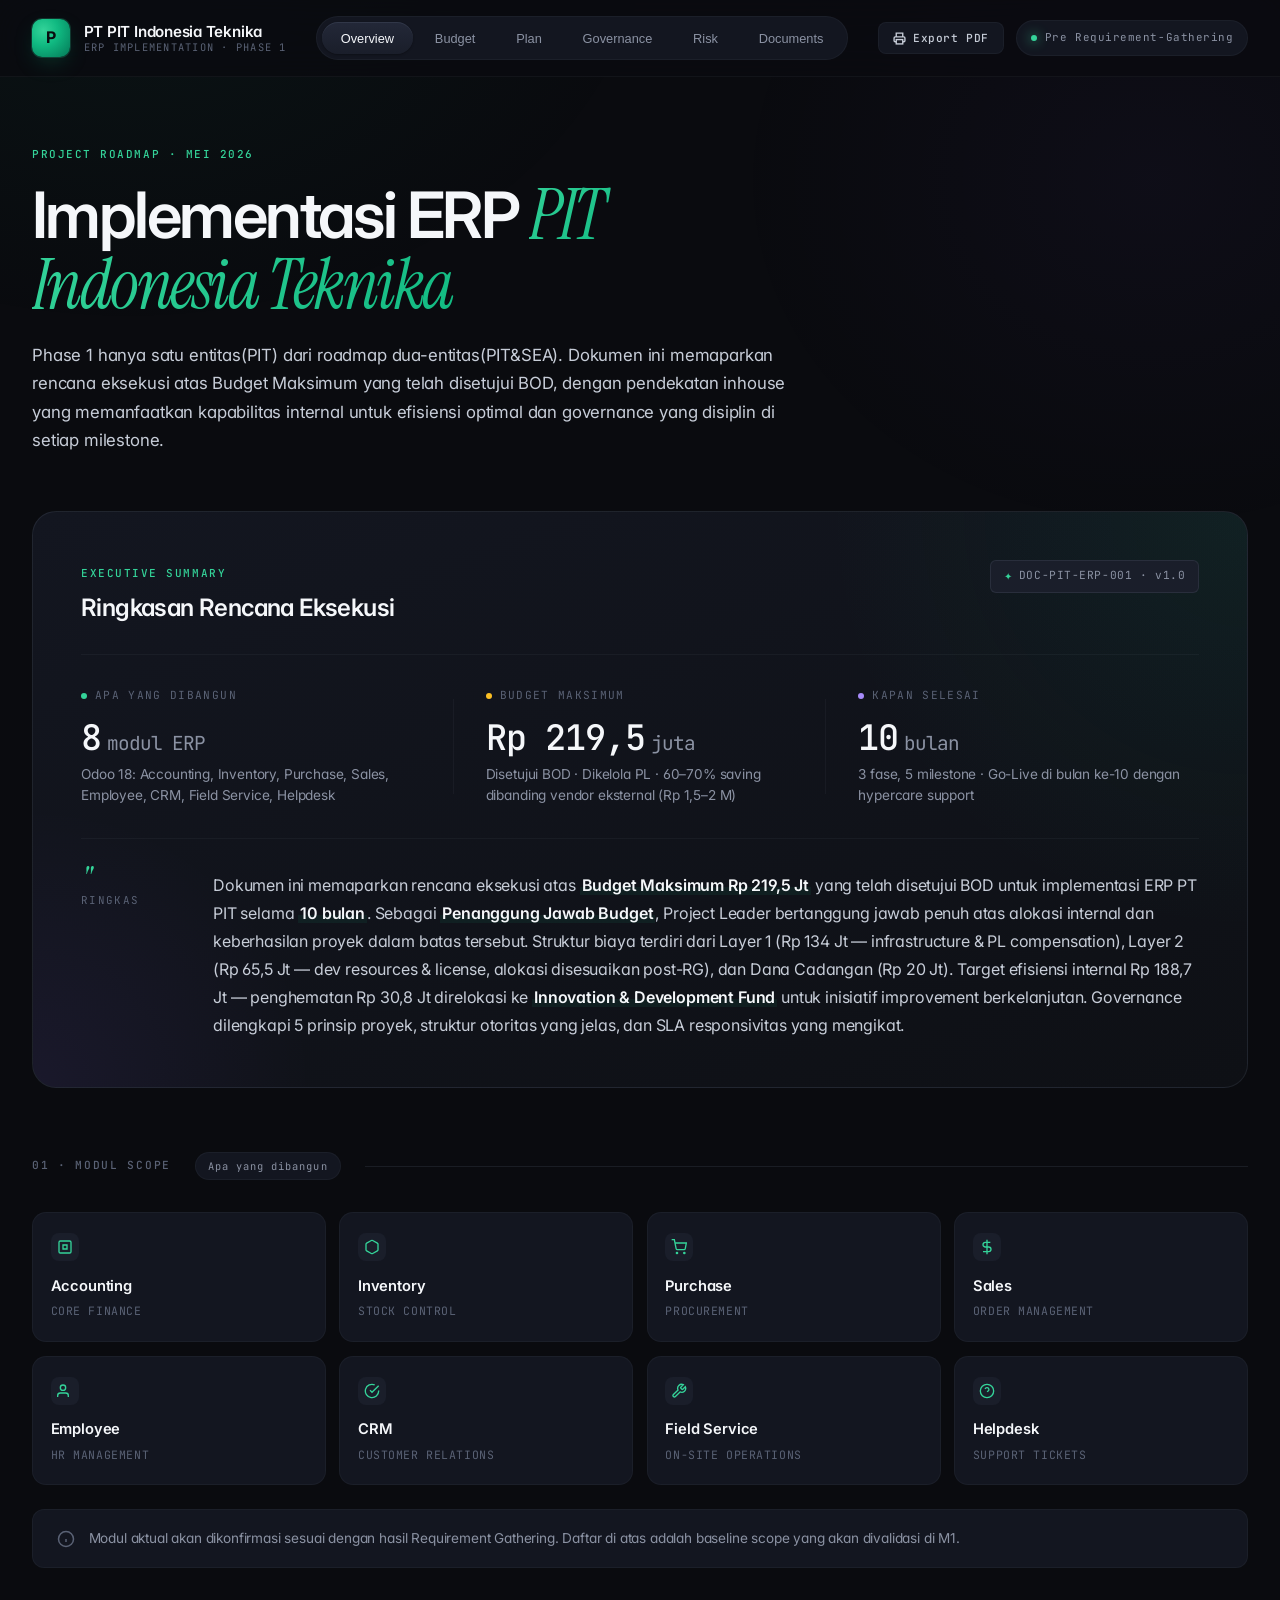
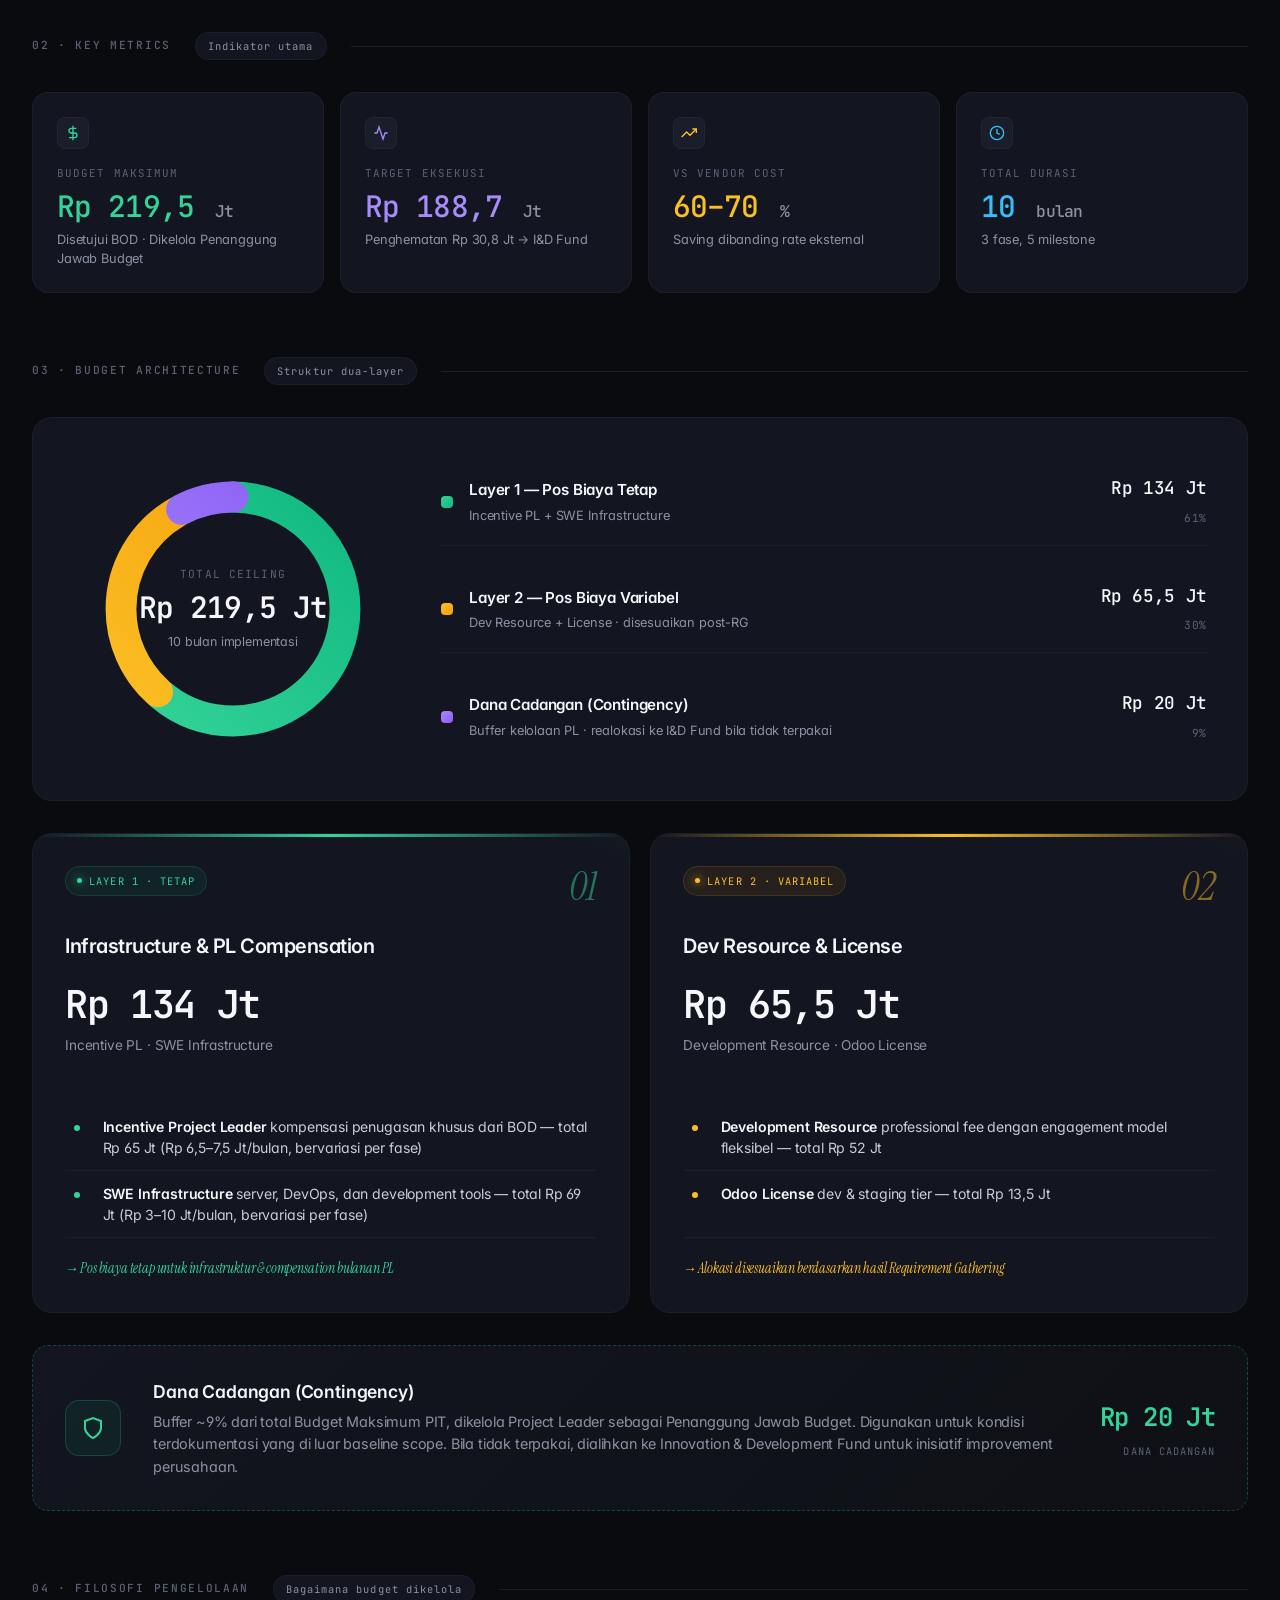
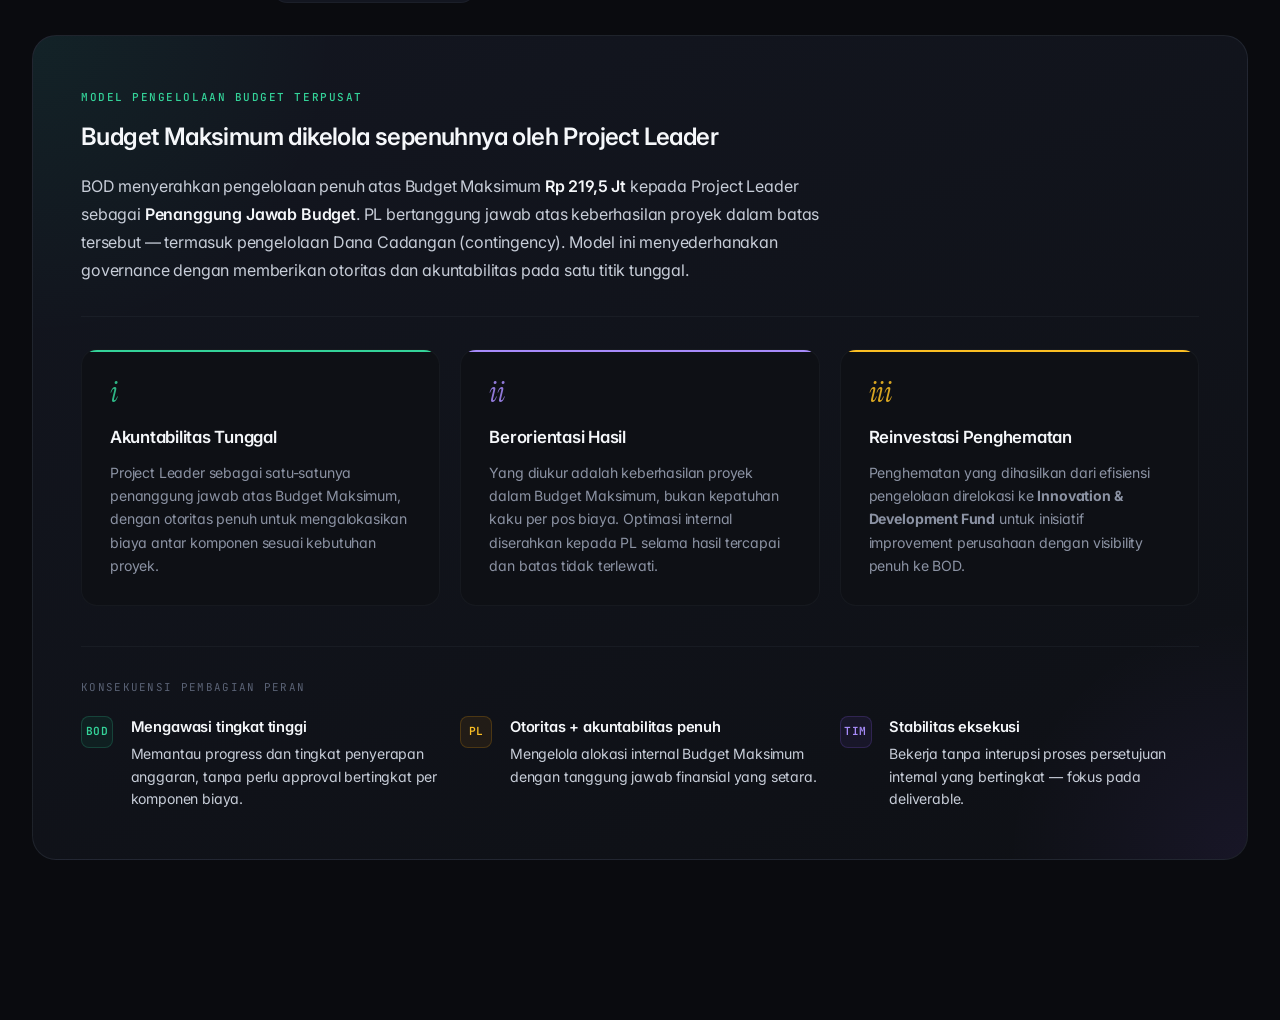
==== index.html @ 035168e1 "Initial deploy: PT PIT ERP dashboard Co-Authored-By: Claude Sonnet 4.6 <noreply@anthropic.com>" ====
<!DOCTYPE html>
<html lang="id">
<head>
<meta charset="UTF-8">
<meta name="viewport" content="width=device-width, initial-scale=1.0">
<title>ERP Implementation — PT PIT Indonesia Teknika</title>
<link rel="stylesheet" href="pit-erp.css">
</head>
<body>
<div class="app">

<!-- ===== HEADER ===== -->
<header>
  <div class="brand">
    <div class="brand-mark">P</div>
    <div class="brand-text">
      <div class="brand-name">PT PIT Indonesia Teknika</div>
      <div class="brand-sub">ERP Implementation · Phase 1</div>
    </div>
  </div>
  <nav>
    <button class="nav-btn active" data-section="overview">Overview</button>
    <button class="nav-btn" data-section="budget">Budget</button>
    <button class="nav-btn" data-section="plan">Plan</button>
    <button class="nav-btn" data-section="governance">Governance</button>
    <button class="nav-btn" data-section="risk">Risk</button>
    <button class="nav-btn" data-section="docs">Documents</button>
  </nav>
  <div class="header-meta">
    <button class="print-btn" onclick="window.print()">
      <svg width="13" height="13" viewBox="0 0 24 24" fill="none" stroke="currentColor" stroke-width="2.5"><polyline points="6 9 6 2 18 2 18 9"></polyline><path d="M6 18H4a2 2 0 0 1-2-2v-5a2 2 0 0 1 2-2h16a2 2 0 0 1 2 2v5a2 2 0 0 1-2 2h-2"></path><rect x="6" y="14" width="12" height="8"></rect></svg>
      Export PDF
    </button>
    <div class="status-pill">
      <div class="status-dot"></div>
      Pre Requirement-Gathering
    </div>
  </div>
</header>

<div class="mobile-nav">
  <button class="nav-btn active" data-section="overview">Overview</button>
  <button class="nav-btn" data-section="budget">Budget</button>
  <button class="nav-btn" data-section="plan">Plan</button>
  <button class="nav-btn" data-section="governance">Governance</button>
  <button class="nav-btn" data-section="risk">Risk</button>
  <button class="nav-btn" data-section="docs">Documents</button>
</div>

<!-- ===== OVERVIEW ===== -->
<section id="overview" class="section active">
  <div class="container">
    <div class="section-header">
      <span class="eyebrow primary">Project Roadmap · Mei 2026</span>
      <h1 class="display-xl">Implementasi ERP <span class="italic-accent">PIT Indonesia Teknika</span></h1>
      <p class="lead">Phase 1 hanya satu entitas(PIT) dari roadmap dua-entitas(PIT&SEA). Dokumen ini memaparkan rencana eksekusi atas Budget Maksimum yang telah disetujui BOD, dengan pendekatan inhouse yang memanfaatkan kapabilitas internal untuk efisiensi optimal dan governance yang disiplin di setiap milestone.</p>
    </div>

    <!-- Executive Summary -->
    <div class="exec-hero">
      <div class="exec-hero-top">
        <div class="exec-hero-title">
          <span class="eyebrow primary">Executive Summary</span>
          <h2 class="title-lg" style="margin-top:0.6rem">Ringkasan Rencana Eksekusi</h2>
        </div>
        <div class="exec-doc-id">DOC-PIT-ERP-001 · v1.0</div>
      </div>

      <div class="exec-stats">
        <div class="exec-stat">
          <div class="exec-stat-label"><span class="marker"></span>Apa yang dibangun</div>
          <div class="exec-stat-value">8<span class="unit">modul ERP</span></div>
          <div class="exec-stat-desc">Odoo 18: Accounting, Inventory, Purchase, Sales, Employee, CRM, Field Service, Helpdesk</div>
        </div>
        <div class="exec-stat">
          <div class="exec-stat-label amber"><span class="marker"></span>Budget Maksimum</div>
          <div class="exec-stat-value">Rp 219,5<span class="unit">juta</span></div>
          <div class="exec-stat-desc">Disetujui BOD · Dikelola PL · 60–70% saving dibanding vendor eksternal (Rp 1,5–2 M)</div>
        </div>
        <div class="exec-stat">
          <div class="exec-stat-label violet"><span class="marker"></span>Kapan selesai</div>
          <div class="exec-stat-value">10<span class="unit">bulan</span></div>
          <div class="exec-stat-desc">3 fase, 5 milestone · Go-Live di bulan ke-10 dengan hypercare support</div>
        </div>
      </div>

      <div class="exec-tldr">
        <div class="exec-tldr-label">
          <span class="quote">"</span>
          <span>Ringkas</span>
        </div>
        <div class="exec-tldr-text">
          Dokumen ini memaparkan rencana eksekusi atas <strong>Budget Maksimum Rp 219,5 Jt</strong> yang telah disetujui BOD untuk implementasi ERP PT PIT selama <strong>10 bulan</strong>. Sebagai <strong>Penanggung Jawab Budget</strong>, Project Leader bertanggung jawab penuh atas alokasi internal dan keberhasilan proyek dalam batas tersebut. Struktur biaya terdiri dari Layer 1 (Rp 134 Jt — infrastructure &amp; PL compensation), Layer 2 (Rp 65,5 Jt — dev resources &amp; license, alokasi disesuaikan post-RG), dan Dana Cadangan (Rp 20 Jt). Target efisiensi internal Rp 188,7 Jt — penghematan Rp 30,8 Jt direlokasi ke <strong>Innovation &amp; Development Fund</strong> untuk inisiatif improvement berkelanjutan. Governance dilengkapi 5 prinsip proyek, struktur otoritas yang jelas, dan SLA responsivitas yang mengikat.
        </div>
      </div>
    </div>

    <!-- Module Scope -->
    <div class="section-divider">
      <span class="label">01 · Modul Scope</span>
      <span class="badge">Apa yang dibangun</span>
      <div class="line"></div>
    </div>

    <div class="modules-section">
      <div class="module-grid">
        <div class="module-card">
          <div class="module-icon">
            <svg width="16" height="16" viewBox="0 0 24 24" fill="none" stroke="currentColor" stroke-width="2"><rect x="3" y="3" width="18" height="18" rx="2"/><path d="M9 9h6v6H9z"/></svg>
          </div>
          <div class="module-name">Accounting</div>
          <div class="module-desc">Core finance</div>
        </div>
        <div class="module-card">
          <div class="module-icon">
            <svg width="16" height="16" viewBox="0 0 24 24" fill="none" stroke="currentColor" stroke-width="2"><path d="M21 16V8a2 2 0 0 0-1-1.73l-7-4a2 2 0 0 0-2 0l-7 4A2 2 0 0 0 3 8v8a2 2 0 0 0 1 1.73l7 4a2 2 0 0 0 2 0l7-4A2 2 0 0 0 21 16z"/></svg>
          </div>
          <div class="module-name">Inventory</div>
          <div class="module-desc">Stock control</div>
        </div>
        <div class="module-card">
          <div class="module-icon">
            <svg width="16" height="16" viewBox="0 0 24 24" fill="none" stroke="currentColor" stroke-width="2"><circle cx="9" cy="21" r="1"/><circle cx="20" cy="21" r="1"/><path d="M1 1h4l2.68 13.39a2 2 0 0 0 2 1.61h9.72a2 2 0 0 0 2-1.61L23 6H6"/></svg>
          </div>
          <div class="module-name">Purchase</div>
          <div class="module-desc">Procurement</div>
        </div>
        <div class="module-card">
          <div class="module-icon">
            <svg width="16" height="16" viewBox="0 0 24 24" fill="none" stroke="currentColor" stroke-width="2"><line x1="12" y1="1" x2="12" y2="23"/><path d="M17 5H9.5a3.5 3.5 0 0 0 0 7h5a3.5 3.5 0 0 1 0 7H6"/></svg>
          </div>
          <div class="module-name">Sales</div>
          <div class="module-desc">Order management</div>
        </div>
        <div class="module-card">
          <div class="module-icon">
            <svg width="16" height="16" viewBox="0 0 24 24" fill="none" stroke="currentColor" stroke-width="2"><path d="M17 21v-2a4 4 0 0 0-4-4H5a4 4 0 0 0-4 4v2"/><circle cx="9" cy="7" r="4"/></svg>
          </div>
          <div class="module-name">Employee</div>
          <div class="module-desc">HR management</div>
        </div>
        <div class="module-card">
          <div class="module-icon">
            <svg width="16" height="16" viewBox="0 0 24 24" fill="none" stroke="currentColor" stroke-width="2"><path d="M22 11.08V12a10 10 0 1 1-5.93-9.14"/><polyline points="22 4 12 14.01 9 11.01"/></svg>
          </div>
          <div class="module-name">CRM</div>
          <div class="module-desc">Customer relations</div>
        </div>
        <div class="module-card">
          <div class="module-icon">
            <svg width="16" height="16" viewBox="0 0 24 24" fill="none" stroke="currentColor" stroke-width="2"><path d="M14.7 6.3a1 1 0 0 0 0 1.4l1.6 1.6a1 1 0 0 0 1.4 0l3.77-3.77a6 6 0 0 1-7.94 7.94l-6.91 6.91a2.12 2.12 0 0 1-3-3l6.91-6.91a6 6 0 0 1 7.94-7.94l-3.76 3.76z"/></svg>
          </div>
          <div class="module-name">Field Service</div>
          <div class="module-desc">On-site operations</div>
        </div>
        <div class="module-card">
          <div class="module-icon">
            <svg width="16" height="16" viewBox="0 0 24 24" fill="none" stroke="currentColor" stroke-width="2"><circle cx="12" cy="12" r="10"/><path d="M9.09 9a3 3 0 0 1 5.83 1c0 2-3 3-3 3"/><line x1="12" y1="17" x2="12.01" y2="17"/></svg>
          </div>
          <div class="module-name">Helpdesk</div>
          <div class="module-desc">Support tickets</div>
        </div>
      </div>

      <div class="modules-note">
        <svg width="18" height="18" viewBox="0 0 24 24" fill="none" stroke="currentColor" stroke-width="2"><circle cx="12" cy="12" r="10"/><line x1="12" y1="16" x2="12" y2="12"/><line x1="12" y1="8" x2="12.01" y2="8"/></svg>
        <div>Modul aktual akan dikonfirmasi sesuai dengan hasil Requirement Gathering. Daftar di atas adalah baseline scope yang akan divalidasi di M1.</div>
      </div>
    </div>

    <!-- KPI Cards -->
    <div class="section-divider">
      <span class="label">02 · Key Metrics</span>
      <span class="badge">Indikator utama</span>
      <div class="line"></div>
    </div>

    <div class="kpi-grid">
      <div class="kpi">
        <div class="kpi-icon">
          <svg width="16" height="16" viewBox="0 0 24 24" fill="none" stroke="currentColor" stroke-width="2"><line x1="12" y1="1" x2="12" y2="23"/><path d="M17 5H9.5a3.5 3.5 0 0 0 0 7h5a3.5 3.5 0 0 1 0 7H6"/></svg>
        </div>
        <div class="kpi-label">Budget Maksimum</div>
        <div class="kpi-value">Rp 219,5 <span class="unit">Jt</span></div>
        <div class="kpi-sub">Disetujui BOD · Dikelola Penanggung Jawab Budget</div>
      </div>
      <div class="kpi violet">
        <div class="kpi-icon">
          <svg width="16" height="16" viewBox="0 0 24 24" fill="none" stroke="currentColor" stroke-width="2"><polyline points="22 12 18 12 15 21 9 3 6 12 2 12"/></svg>
        </div>
        <div class="kpi-label">Target Eksekusi</div>
        <div class="kpi-value">Rp 188,7 <span class="unit">Jt</span></div>
        <div class="kpi-sub">Penghematan Rp 30,8 Jt → I&amp;D Fund</div>
      </div>
      <div class="kpi amber">
        <div class="kpi-icon">
          <svg width="16" height="16" viewBox="0 0 24 24" fill="none" stroke="currentColor" stroke-width="2"><polyline points="23 6 13.5 15.5 8.5 10.5 1 18"/><polyline points="17 6 23 6 23 12"/></svg>
        </div>
        <div class="kpi-label">vs Vendor Cost</div>
        <div class="kpi-value">60–70 <span class="unit">%</span></div>
        <div class="kpi-sub">Saving dibanding rate eksternal</div>
      </div>
      <div class="kpi sky">
        <div class="kpi-icon">
          <svg width="16" height="16" viewBox="0 0 24 24" fill="none" stroke="currentColor" stroke-width="2"><circle cx="12" cy="12" r="10"/><polyline points="12 6 12 12 16 14"/></svg>
        </div>
        <div class="kpi-label">Total Durasi</div>
        <div class="kpi-value">10 <span class="unit">bulan</span></div>
        <div class="kpi-sub">3 fase, 5 milestone</div>
      </div>
    </div>

    <!-- Budget Architecture -->
    <div class="section-divider">
      <span class="label">03 · Budget Architecture</span>
      <span class="badge">Struktur dua-layer</span>
      <div class="line"></div>
    </div>

    <!-- Budget Donut Visualization -->
    <div class="budget-viz">
      <div class="donut-wrap">
        <svg viewBox="0 0 200 200" width="280" height="280">
          <!-- Background ring -->
          <circle cx="100" cy="100" r="80" fill="none" stroke="rgba(148, 163, 184, 0.06)" stroke-width="22"/>
          
          <!-- Layer 1 (134/219.5 = 61.05%) -->
          <circle cx="100" cy="100" r="80" fill="none" 
            stroke="url(#grad-primary)" stroke-width="22"
            stroke-dasharray="306.84 502.65" stroke-dashoffset="0"
            transform="rotate(-90 100 100)" stroke-linecap="round"/>
          
          <!-- Layer 2 (65.5/219.5 = 29.84%) - dashoffset = -307 -->
          <circle cx="100" cy="100" r="80" fill="none"
            stroke="url(#grad-amber)" stroke-width="22"
            stroke-dasharray="150.0 502.65" stroke-dashoffset="-310"
            transform="rotate(-90 100 100)" stroke-linecap="round"/>
          
          <!-- Contingency (20/219.5 = 9.11%) - dashoffset = -464 -->
          <circle cx="100" cy="100" r="80" fill="none"
            stroke="url(#grad-violet)" stroke-width="22"
            stroke-dasharray="45.83 502.65" stroke-dashoffset="-464"
            transform="rotate(-90 100 100)" stroke-linecap="round"/>

          <defs>
            <linearGradient id="grad-primary" x1="0" x2="1" y1="0" y2="1">
              <stop offset="0%" stop-color="#34D399"/>
              <stop offset="100%" stop-color="#10B981"/>
            </linearGradient>
            <linearGradient id="grad-amber" x1="0" x2="1" y1="0" y2="1">
              <stop offset="0%" stop-color="#FBBF24"/>
              <stop offset="100%" stop-color="#F59E0B"/>
            </linearGradient>
            <linearGradient id="grad-violet" x1="0" x2="1" y1="0" y2="1">
              <stop offset="0%" stop-color="#A78BFA"/>
              <stop offset="100%" stop-color="#8B5CF6"/>
            </linearGradient>
          </defs>
        </svg>
        <div class="donut-center">
          <div class="donut-center-label">Total Ceiling</div>
          <div class="donut-center-value">Rp 219,5 Jt</div>
          <div class="donut-center-meta">10 bulan implementasi</div>
        </div>
      </div>

      <div class="budget-legend">
        <div class="legend-item">
          <div class="legend-marker" style="background:linear-gradient(135deg, #34D399, #10B981)"></div>
          <div class="legend-info">
            <div class="legend-name">Layer 1 — Pos Biaya Tetap</div>
            <div class="legend-desc">Incentive PL + SWE Infrastructure</div>
          </div>
          <div class="legend-value">
            <span class="num">Rp 134 Jt</span>
            <span class="pct">61%</span>
          </div>
        </div>
        <div class="legend-item">
          <div class="legend-marker" style="background:linear-gradient(135deg, #FBBF24, #F59E0B)"></div>
          <div class="legend-info">
            <div class="legend-name">Layer 2 — Pos Biaya Variabel</div>
            <div class="legend-desc">Dev Resource + License · disesuaikan post-RG</div>
          </div>
          <div class="legend-value">
            <span class="num">Rp 65,5 Jt</span>
            <span class="pct">30%</span>
          </div>
        </div>
        <div class="legend-item">
          <div class="legend-marker" style="background:linear-gradient(135deg, #A78BFA, #8B5CF6)"></div>
          <div class="legend-info">
            <div class="legend-name">Dana Cadangan (Contingency)</div>
            <div class="legend-desc">Buffer kelolaan PL · realokasi ke I&amp;D Fund bila tidak terpakai</div>
          </div>
          <div class="legend-value">
            <span class="num">Rp 20 Jt</span>
            <span class="pct">9%</span>
          </div>
        </div>
      </div>
    </div>

    <!-- Layer Detail Cards -->
    <div class="layer-grid">
      <div class="layer-card">
        <div class="layer-glow"></div>
        <div class="layer-head">
          <div>
            <div class="layer-status"><span class="dot"></span>Layer 1 · Tetap</div>
          </div>
          <div class="layer-num">01</div>
        </div>
        <div class="layer-title">Infrastructure &amp; PL Compensation</div>
        <div class="layer-amount">Rp 134 Jt</div>
        <div class="layer-breakdown">Incentive PL · SWE Infrastructure</div>
        
        <div class="layer-list">
          <div class="layer-list-item">
            <span><strong>Incentive Project Leader</strong> kompensasi penugasan khusus dari BOD — total Rp 65 Jt (Rp 6,5–7,5 Jt/bulan, bervariasi per fase)</span>
          </div>
          <div class="layer-list-item">
            <span><strong>SWE Infrastructure</strong> server, DevOps, dan development tools — total Rp 69 Jt (Rp 3–10 Jt/bulan, bervariasi per fase)</span>
          </div>
        </div>

        <div class="layer-foot">
          → Pos biaya tetap untuk infrastruktur &amp; compensation bulanan PL
        </div>
      </div>

      <div class="layer-card amber">
        <div class="layer-glow"></div>
        <div class="layer-head">
          <div>
            <div class="layer-status"><span class="dot"></span>Layer 2 · Variabel</div>
          </div>
          <div class="layer-num">02</div>
        </div>
        <div class="layer-title">Dev Resource &amp; License</div>
        <div class="layer-amount">Rp 65,5 Jt</div>
        <div class="layer-breakdown">Development Resource · Odoo License</div>

        <div class="layer-list">
          <div class="layer-list-item">
            <span><strong>Development Resource</strong> professional fee dengan engagement model fleksibel — total Rp 52 Jt</span>
          </div>
          <div class="layer-list-item">
            <span><strong>Odoo License</strong> dev &amp; staging tier — total Rp 13,5 Jt</span>
          </div>
        </div>
        
        <div class="layer-foot">
          → Alokasi disesuaikan berdasarkan hasil Requirement Gathering
        </div>
      </div>
    </div>

    <div class="contingency-card">
      <div class="contingency-icon">
        <svg width="24" height="24" viewBox="0 0 24 24" fill="none" stroke="currentColor" stroke-width="2"><path d="M12 22s8-4 8-10V5l-8-3-8 3v7c0 6 8 10 8 10z"/></svg>
      </div>
      <div class="contingency-content">
        <h3>Dana Cadangan (Contingency)</h3>
        <p>Buffer ~9% dari total Budget Maksimum PIT, dikelola Project Leader sebagai Penanggung Jawab Budget. Digunakan untuk kondisi terdokumentasi yang di luar baseline scope. Bila tidak terpakai, dialihkan ke Innovation &amp; Development Fund untuk inisiatif improvement perusahaan.</p>
      </div>
      <div class="contingency-amount">
        <div class="num">Rp 20 Jt</div>
        <div class="label">Dana Cadangan</div>
      </div>
    </div>

    <!-- Filosofi Pengelolaan Budget -->
    <div class="section-divider">
      <span class="label">04 · Filosofi Pengelolaan</span>
      <span class="badge">Bagaimana budget dikelola</span>
      <div class="line"></div>
    </div>

    <div class="philosophy">
      <div class="philosophy-head">
        <span class="eyebrow primary">Model Pengelolaan Budget Terpusat</span>
        <h2 class="philosophy-title">Budget Maksimum dikelola sepenuhnya oleh Project Leader</h2>
        <p class="philosophy-intro">
          BOD menyerahkan pengelolaan penuh atas Budget Maksimum <strong>Rp 219,5 Jt</strong> kepada Project Leader sebagai <strong>Penanggung Jawab Budget</strong>. PL bertanggung jawab atas keberhasilan proyek dalam batas tersebut — termasuk pengelolaan Dana Cadangan (contingency). Model ini menyederhanakan governance dengan memberikan otoritas dan akuntabilitas pada satu titik tunggal.
        </p>
      </div>

      <div class="philosophy-principles">
        <div class="phil-principle">
          <div class="phil-num">i</div>
          <div class="phil-name">Akuntabilitas Tunggal</div>
          <div class="phil-desc">Project Leader sebagai satu-satunya penanggung jawab atas Budget Maksimum, dengan otoritas penuh untuk mengalokasikan biaya antar komponen sesuai kebutuhan proyek.</div>
        </div>
        <div class="phil-principle violet">
          <div class="phil-num">ii</div>
          <div class="phil-name">Berorientasi Hasil</div>
          <div class="phil-desc">Yang diukur adalah keberhasilan proyek dalam Budget Maksimum, bukan kepatuhan kaku per pos biaya. Optimasi internal diserahkan kepada PL selama hasil tercapai dan batas tidak terlewati.</div>
        </div>
        <div class="phil-principle amber">
          <div class="phil-num">iii</div>
          <div class="phil-name">Reinvestasi Penghematan</div>
          <div class="phil-desc">Penghematan yang dihasilkan dari efisiensi pengelolaan direlokasi ke <strong>Innovation &amp; Development Fund</strong> untuk inisiatif improvement perusahaan dengan visibility penuh ke BOD.</div>
        </div>
      </div>

      <div class="phil-consequences">
        <div class="phil-consequences-label">Konsekuensi Pembagian Peran</div>
        <div class="phil-role-grid">
          <div class="phil-role">
            <div class="phil-role-icon">BOD</div>
            <div class="phil-role-text">
              <strong>Mengawasi tingkat tinggi</strong>
              Memantau progress dan tingkat penyerapan anggaran, tanpa perlu approval bertingkat per komponen biaya.
            </div>
          </div>
          <div class="phil-role">
            <div class="phil-role-icon amber">PL</div>
            <div class="phil-role-text">
              <strong>Otoritas + akuntabilitas penuh</strong>
              Mengelola alokasi internal Budget Maksimum dengan tanggung jawab finansial yang setara.
            </div>
          </div>
          <div class="phil-role">
            <div class="phil-role-icon violet">TIM</div>
            <div class="phil-role-text">
              <strong>Stabilitas eksekusi</strong>
              Bekerja tanpa interupsi proses persetujuan internal yang bertingkat — fokus pada deliverable.
            </div>
          </div>
        </div>
      </div>
    </div>
  </div>
</section>

<!-- ===== BUDGET ===== -->
<section id="budget" class="section">
  <div class="container">
    <div class="section-header">
      <span class="eyebrow amber">Budget Maksimum · PT PIT</span>
      <h1 class="display-xl">Rincian budget dengan <span class="italic-accent">skenario interaktif</span>.</h1>
      <p class="lead">Switch antara Budget Maksimum dan Target Eksekusi untuk melihat dampak efisiensi internal. Budget Maksimum sudah disetujui BOD — Target Eksekusi adalah inisiatif efisiensi Project Leader yang penghematannya direlokasi ke Innovation &amp; Development Fund.</p>
    </div>

    <!-- Interactive Calculator -->
    <div class="calculator">
      <div class="calc-head">
        <div>
          <span class="eyebrow primary">Interactive Scenario</span>
          <div class="calc-title" style="margin-top:0.5rem">Pilih skenario budget</div>
        </div>
        <div class="calc-toggle" id="scenarioToggle">
          <button class="active" data-scenario="proposed">Budget Maksimum</button>
          <button data-scenario="expected">Target Eksekusi ★</button>
        </div>
      </div>

      <div class="calc-grid">
        <div class="calc-card">
          <div class="calc-card-label"><span class="marker"></span>Layer 1 — Tetap</div>
          <div class="calc-card-value" id="calcLayer1">Rp 134.000.000</div>
          <div class="calc-card-sub" id="calcLayer1Sub">Infrastructure &amp; PL Compensation · rata-rata Rp 13,4 Jt/bln</div>
        </div>
        <div class="calc-card amber">
          <div class="calc-card-label"><span class="marker"></span>Layer 2 — Variabel</div>
          <div class="calc-card-value" id="calcLayer2" style="color:var(--amber-hi)">Rp 65.500.000</div>
          <div class="calc-card-sub">Dev Resource &amp; License · alokasi disesuaikan post-RG</div>
        </div>
      </div>

      <div class="calc-equation">
        <div class="calc-eq-item primary">
          <div class="calc-eq-label">Layer 1+2</div>
          <div class="calc-eq-value" id="calcSubtotal">199,5 Jt</div>
        </div>
        <div class="calc-eq-op">+</div>
        <div class="calc-eq-item amber">
          <div class="calc-eq-label">Dana Cadangan</div>
          <div class="calc-eq-value" id="calcContingency">20 Jt</div>
        </div>
        <div class="calc-eq-op">=</div>
        <div class="calc-eq-item total">
          <div class="calc-eq-label">Total</div>
          <div class="calc-eq-value" id="calcTotal">219,5 Jt</div>
        </div>
      </div>

      <div class="calc-note">
        ★ Target Eksekusi adalah inisiatif efisiensi Project Leader - bukan komitmen formal. Selisih dengan Budget Maksimum akan dialokasi sebagai Innovation &amp; Development Fund.
      </div>
    </div>

    <!-- Component Breakdown Table -->
    <div class="section-divider">
      <span class="label">Breakdown Komponen Biaya</span>
      <div class="line"></div>
    </div>

    <div class="breakdown">
      <div class="breakdown-head">
        <div>Komponen</div>
        <div style="text-align:right" class="col-bln">Bulanan</div>
        <div style="text-align:right">Durasi</div>
        <div style="text-align:right">Total</div>
      </div>

      <div class="breakdown-row section-head">
        <div class="bd-name strong section-name">Layer 1 — Pos Biaya Tetap</div>
        <div class="bd-num col-bln">—</div>
        <div class="bd-num">10 bulan</div>
        <div class="bd-num lg" style="color:var(--primary-hi)">134.000.000</div>
      </div>
      <div class="breakdown-row">
        <div>
          <div class="bd-name">Incentive Project Leader</div>
          <div class="bd-meta">Kompensasi penugasan khusus · variabel per fase (Rp 6,5–7,5 Jt/bln)</div>
        </div>
        <div class="bd-num col-bln">variabel</div>
        <div class="bd-num">10 bln</div>
        <div class="bd-num">65.000.000</div>
      </div>
      <div class="breakdown-row">
        <div>
          <div class="bd-name">SWE Infrastructure</div>
          <div class="bd-meta">Server, DevOps, development tools · variabel per fase (Rp 3–10 Jt/bln)</div>
        </div>
        <div class="bd-num col-bln">variabel</div>
        <div class="bd-num">10 bln</div>
        <div class="bd-num">69.000.000</div>
      </div>

      <div class="breakdown-row section-head amber">
        <div class="bd-name strong section-name amber">Layer 2 — Pos Biaya Variabel</div>
        <div class="bd-num col-bln">—</div>
        <div class="bd-num">M1–M10</div>
        <div class="bd-num lg" style="color:var(--amber-hi)">65.500.000</div>
      </div>
      <div class="breakdown-row">
        <div>
          <div class="bd-name">Development Resource</div>
          <div class="bd-meta">Professional fee · engagement model fleksibel · M1–M10</div>
        </div>
        <div class="bd-num col-bln">variabel</div>
        <div class="bd-num">10 bln</div>
        <div class="bd-num">52.000.000</div>
      </div>
      <div class="breakdown-row">
        <div>
          <div class="bd-name">Odoo License</div>
          <div class="bd-meta">Dev &amp; staging tier · M2–M10</div>
        </div>
        <div class="bd-num col-bln">—</div>
        <div class="bd-num">bertahap</div>
        <div class="bd-num">13.500.000</div>
      </div>

      <div class="breakdown-row subtotal">
        <div class="bd-name strong">Subtotal Layer 1 + Layer 2</div>
        <div class="bd-num col-bln">—</div>
        <div class="bd-num">—</div>
        <div class="bd-num lg">199.500.000</div>
      </div>

      <div class="breakdown-row" style="background:rgba(139, 92, 246, 0.04)">
        <div>
          <div class="bd-name strong" style="color:var(--violet-hi)">Dana Cadangan (Contingency)</div>
          <div class="bd-meta">~9% buffer · realokasi ke I&amp;D Fund bila tidak terpakai</div>
        </div>
        <div class="bd-num col-bln">—</div>
        <div class="bd-num">—</div>
        <div class="bd-num" style="color:var(--violet-hi)">20.000.000</div>
      </div>

      <div class="breakdown-row total">
        <div class="bd-name strong" style="font-size:1.1rem">Total Budget Maksimum PT PIT</div>
        <div class="bd-num col-bln">—</div>
        <div class="bd-num">10 bulan</div>
        <div class="bd-num lg" style="color:var(--primary-hi);font-size:1.2rem">219.500.000</div>
      </div>
    </div>

    <!-- Monthly Chart -->
    <div class="chart-card">
      <div class="chart-head">
        <div>
          <span class="eyebrow primary">Monthly Distribution</span>
          <div class="chart-title" style="margin-top:0.4rem">Distribusi budget bulanan</div>
        </div>
        <div class="chart-meta" id="chartScenarioLabel">Budget Maksimum · Rp Juta per bulan</div>
      </div>

      <div class="bars-container">
        <div class="bars-axis">
          <div class="axis-line"><span>30</span><span class="line"></span></div>
          <div class="axis-line"><span>20</span><span class="line"></span></div>
          <div class="axis-line"><span>10</span><span class="line"></span></div>
          <div class="axis-line"><span>0</span><span class="line"></span></div>
        </div>
        <div class="bars" id="budgetBars"></div>
      </div>

      <div class="chart-legend">
        <div class="legend-pill"><span class="dot primary"></span>Phase 1 — Requirement (M1–M3)</div>
        <div class="legend-pill"><span class="dot amber"></span>Phase 2 — Development (M4–M7)</div>
        <div class="legend-pill"><span class="dot violet"></span>Phase 3 — Go-Live (M8–M10)</div>
      </div>
    </div>
  </div>
</section>

<!-- ===== PLAN ===== -->
<section id="plan" class="section">
  <div class="container">
    <div class="section-header">
      <span class="eyebrow violet">Implementation Plan · 10 Bulan</span>
      <h1 class="display-xl">Rencana implementasi <span class="italic-accent">tiga fase, lima milestone</span>.</h1>
      <p class="lead">Klik setiap milestone untuk melihat detail aktivitas dan deliverable. Sequential — Phase 1 selesai sebelum Phase 2, dan seterusnya. Setiap milestone memiliki acceptance criteria objektif.</p>
    </div>

    <!-- Gantt Timeline -->
    <div class="gantt">
      <div class="gantt-head">
        <div>
          <span class="eyebrow primary">Timeline Overview</span>
          <div class="gantt-title" style="margin-top:0.4rem">Roadmap 10 bulan dalam satu pandangan</div>
        </div>
        <div class="chart-meta">M1 → M5 · 5 milestone, 3 fase</div>
      </div>

      <div class="gantt-grid">
        <div class="gantt-months">
          <div></div>
          <div class="gantt-month">B1</div>
          <div class="gantt-month">B2</div>
          <div class="gantt-month">B3</div>
          <div class="gantt-month">B4</div>
          <div class="gantt-month">B5</div>
          <div class="gantt-month">B6</div>
          <div class="gantt-month">B7</div>
          <div class="gantt-month">B8</div>
          <div class="gantt-month">B9</div>
          <div class="gantt-month">B10</div>
        </div>

        <div class="gantt-phase-band">
          <div></div>
          <div class="gantt-phase p1" style="grid-column: span 3">Phase 1 · Foundation</div>
          <div class="gantt-phase p2" style="grid-column: span 4">Phase 2 · Build</div>
          <div class="gantt-phase p3" style="grid-column: span 3">Phase 3 · Launch</div>
        </div>

        <div class="gantt-row">
          <div class="gantt-label-cell">
            <div class="gantt-label">M1 · Requirement Gathering</div>
            <div class="gantt-sublabel">RG &amp; Design</div>
          </div>
          <div class="gantt-bar primary" style="grid-column: span 2" title="Bulan 1-2">M1</div>
          <div class="gantt-empty" style="grid-column: span 8"></div>
        </div>

        <div class="gantt-row">
          <div class="gantt-label-cell">
            <div class="gantt-label">M2 · Budget Revision</div>
            <div class="gantt-sublabel">Resource Planning</div>
          </div>
          <div class="gantt-empty" style="grid-column: span 2"></div>
          <div class="gantt-bar sky" style="grid-column: span 1" title="Bulan 3">M2</div>
          <div class="gantt-empty" style="grid-column: span 7"></div>
        </div>

        <div class="gantt-row">
          <div class="gantt-label-cell">
            <div class="gantt-label">M3 · Development</div>
            <div class="gantt-sublabel">Config &amp; Build</div>
          </div>
          <div class="gantt-empty" style="grid-column: span 3"></div>
          <div class="gantt-bar amber" style="grid-column: span 4" title="Bulan 4-7">M3 · Development &amp; Konfigurasi</div>
          <div class="gantt-empty" style="grid-column: span 3"></div>
        </div>

        <div class="gantt-row">
          <div class="gantt-label-cell">
            <div class="gantt-label">M4 · UAT &amp; Training</div>
            <div class="gantt-sublabel">User Acceptance</div>
          </div>
          <div class="gantt-empty" style="grid-column: span 7"></div>
          <div class="gantt-bar violet" style="grid-column: span 2" title="Bulan 8-9">M4</div>
          <div class="gantt-empty" style="grid-column: span 1"></div>
        </div>

        <div class="gantt-row">
          <div class="gantt-label-cell">
            <div class="gantt-label">M5 · Go-Live &amp; Hypercare</div>
            <div class="gantt-sublabel">Launch</div>
          </div>
          <div class="gantt-empty" style="grid-column: span 9"></div>
          <div class="gantt-bar rose" style="grid-column: span 1" title="Bulan 10">M5</div>
        </div>
      </div>
    </div>

    <!-- Phase 1 -->
    <div class="phase-block">
      <div class="phase-header">
        <div class="phase-marker">i</div>
        <div class="phase-info">
          <div class="phase-name">Requirement Gathering &amp; Resource Planning</div>
          <div class="phase-meta">Phase 1 · 3 bulan · M1–M2</div>
        </div>
      </div>

      <div class="milestone" data-expand>
        <div class="milestone-top">
          <div class="milestone-id-wrap">
            <div class="milestone-id">M1</div>
            <div class="milestone-month">Bulan 1–2</div>
          </div>
          <div class="milestone-main">
            <div class="milestone-title">Requirement Gathering &amp; Design</div>
            <span class="milestone-dur">2 bulan · Budget Rp 9,5 Jt/bln</span>
            <div class="milestone-preview">
              <span class="preview-chip">6 Aktivitas</span>
              <span class="preview-chip">6 Deliverable</span>
            </div>
          </div>
          <div class="milestone-toggle">
            <svg width="14" height="14" viewBox="0 0 24 24" fill="none" stroke="currentColor" stroke-width="2.5"><polyline points="6 9 12 15 18 9"/></svg>
          </div>
        </div>
        <div class="milestone-body">
          <div class="milestone-content">
            <div class="task-section">
              <div class="task-section-label">Aktivitas Utama</div>
              <ul class="task-list">
                <li><span>Kick-off meeting &amp; stakeholder alignment dengan semua manager terkait</span></li>
                <li><span>Business Process Documentation oleh CMI Manager (Business Process Principal)</span></li>
                <li><span>Gap Analysis As-Is vs To-Be untuk seluruh proses bisnis yang akan di-cover</span></li>
                <li><span>Penyusunan BRD (Business Requirements Document) &amp; SRS (System Requirements Specification)</span></li>
                <li><span>Scope Lock &amp; sign-off formal dari BOD untuk melanjutkan ke development</span></li>
                <li><span>Initial risk register &amp; project charter draft</span></li>
              </ul>
            </div>
            <div class="task-section">
              <div class="task-section-label">Deliverables</div>
              <div class="deliverables-list">
                <span class="deliv">BRD</span>
                <span class="deliv">SRS</span>
                <span class="deliv">Gap Analysis</span>
                <span class="deliv">Scope Lock</span>
                <span class="deliv">Risk Register</span>
                <span class="deliv">Project Charter Draft</span>
              </div>
            </div>
          </div>
        </div>
      </div>

      <div class="milestone violet" data-expand>
        <div class="milestone-top">
          <div class="milestone-id-wrap">
            <div class="milestone-id">M2</div>
            <div class="milestone-month">Bulan 3</div>
          </div>
          <div class="milestone-main">
            <div class="milestone-title">Budget Revision &amp; Resource Planning</div>
            <span class="milestone-dur">1 bulan · Budget Rp 9,5 Jt/bln</span>
            <div class="milestone-preview">
              <span class="preview-chip">6 Aktivitas</span>
              <span class="preview-chip">5 Deliverable</span>
            </div>
          </div>
          <div class="milestone-toggle">
            <svg width="14" height="14" viewBox="0 0 24 24" fill="none" stroke="currentColor" stroke-width="2.5"><polyline points="6 9 12 15 18 9"/></svg>
          </div>
        </div>
        <div class="milestone-body">
          <div class="milestone-content">
            <div class="task-section">
              <div class="task-section-label">Aktivitas Utama</div>
              <ul class="task-list">
                <li><span>Revisi Layer 2 budget berdasarkan scope aktual dari hasil Requirement Gathering</span></li>
                <li><span>Konfirmasi BOD atas revised budget sebelum development dimulai</span></li>
                <li><span>Rekrut atau secure Development Resource (engagement model fleksibel)</span></li>
                <li><span>Finalisasi Project Charter dengan scope, timeline, dan tim yang sudah dikunci</span></li>
                <li><span>Setup development environment &amp; tooling</span></li>
                <li><span>Resource matrix &amp; RACI chart untuk seluruh proyek</span></li>
              </ul>
            </div>
            <div class="task-section">
              <div class="task-section-label">Deliverables</div>
              <div class="deliverables-list">
                <span class="deliv">Updated Budget</span>
                <span class="deliv">Resource Matrix</span>
                <span class="deliv">Project Charter Final</span>
                <span class="deliv">RACI Chart</span>
                <span class="deliv">Dev Environment Setup</span>
              </div>
            </div>
          </div>
        </div>
      </div>
    </div>

    <!-- Phase 2 -->
    <div class="phase-block">
      <div class="phase-header">
        <div class="phase-marker amber">ii</div>
        <div class="phase-info">
          <div class="phase-name">Development &amp; Configuration</div>
          <div class="phase-meta">Phase 2 · 4 bulan · M3</div>
        </div>
      </div>

      <div class="milestone amber" data-expand>
        <div class="milestone-top">
          <div class="milestone-id-wrap">
            <div class="milestone-id">M3</div>
            <div class="milestone-month">Bulan 4–7</div>
          </div>
          <div class="milestone-main">
            <div class="milestone-title">Development &amp; Konfigurasi</div>
            <span class="milestone-dur">4 bulan · Budget Rp 16–17,5 Jt/bln</span>
            <div class="milestone-preview">
              <span class="preview-chip">8 Aktivitas</span>
              <span class="preview-chip">7 Deliverable</span>
            </div>
          </div>
          <div class="milestone-toggle">
            <svg width="14" height="14" viewBox="0 0 24 24" fill="none" stroke="currentColor" stroke-width="2.5"><polyline points="6 9 12 15 18 9"/></svg>
          </div>
        </div>
        <div class="milestone-body">
          <div class="milestone-content">
            <div class="task-section">
              <div class="task-section-label">Aktivitas Utama</div>
              <ul class="task-list">
                <li><span>Technical architecture design &amp; database schema finalization</span></li>
                <li><span>Odoo 18 module configuration: 8 modul utama (Accounting, Inventory, Purchase, Sales, Employee, CRM, Field Service, Helpdesk)</span></li>
                <li><span>Custom development &amp; integration sesuai gap analysis hasil M1</span></li>
                <li><span>Unit testing per module dengan coverage minimum yang disepakati</span></li>
                <li><span>Data migration preparation &amp; mapping dari sistem lama</span></li>
                <li><span>UAT environment setup yang siap digunakan oleh end-user</span></li>
                <li><span>Knowledge Transfer dimulai paralel — dokumentasi real-time di Wiki</span></li>
                <li><span>Change Management Plan disusun oleh CMI Manager untuk persiapan adoption</span></li>
              </ul>
            </div>
            <div class="task-section">
              <div class="task-section-label">Deliverables</div>
              <div class="deliverables-list">
                <span class="deliv">Technical Design</span>
                <span class="deliv">Module Config Report</span>
                <span class="deliv">Unit Test Results</span>
                <span class="deliv">Data Migration Plan</span>
                <span class="deliv">Wiki Documentation</span>
                <span class="deliv">Runbook Draft</span>
                <span class="deliv">Change Mgmt Plan</span>
              </div>
            </div>
          </div>
        </div>
      </div>
    </div>

    <!-- Phase 3 -->
    <div class="phase-block">
      <div class="phase-header">
        <div class="phase-marker violet">iii</div>
        <div class="phase-info">
          <div class="phase-name">UAT, Training, Go-Live &amp; Hypercare</div>
          <div class="phase-meta">Phase 3 · 3 bulan · M4–M5</div>
        </div>
      </div>

      <div class="milestone violet" data-expand>
        <div class="milestone-top">
          <div class="milestone-id-wrap">
            <div class="milestone-id">M4</div>
            <div class="milestone-month">Bulan 8–9</div>
          </div>
          <div class="milestone-main">
            <div class="milestone-title">UAT &amp; Training</div>
            <span class="milestone-dur">2 bulan · Budget Rp 12–14 Jt/bln</span>
            <div class="milestone-preview">
              <span class="preview-chip">6 Aktivitas</span>
              <span class="preview-chip">5 Deliverable</span>
            </div>
          </div>
          <div class="milestone-toggle">
            <svg width="14" height="14" viewBox="0 0 24 24" fill="none" stroke="currentColor" stroke-width="2.5"><polyline points="6 9 12 15 18 9"/></svg>
          </div>
        </div>
        <div class="milestone-body">
          <div class="milestone-content">
            <div class="task-section">
              <div class="task-section-label">Aktivitas Utama</div>
              <ul class="task-list">
                <li><span>UAT Plan &amp; Test Case preparation berdasarkan business scenarios real</span></li>
                <li><span>UAT Execution dengan end-user dari setiap departemen</span></li>
                <li><span>Bug tracking &amp; resolution dengan prioritisasi yang jelas</span></li>
                <li><span>End-user training per departemen dengan hands-on workshop</span></li>
                <li><span>Penyusunan training material &amp; user manual</span></li>
                <li><span>Data migration dry-run untuk validasi sebelum cutover sebenarnya</span></li>
              </ul>
            </div>
            <div class="task-section">
              <div class="task-section-label">Deliverables</div>
              <div class="deliverables-list">
                <span class="deliv">UAT Report</span>
                <span class="deliv">Bug Tracker</span>
                <span class="deliv">Training Material</span>
                <span class="deliv">User Manual</span>
                <span class="deliv">Migration Dry-Run</span>
              </div>
            </div>
          </div>
        </div>
      </div>

      <div class="milestone rose" data-expand>
        <div class="milestone-top">
          <div class="milestone-id-wrap">
            <div class="milestone-id">M5</div>
            <div class="milestone-month">Bulan 10</div>
          </div>
          <div class="milestone-main">
            <div class="milestone-title">Go-Live &amp; Hypercare</div>
            <span class="milestone-dur">1 bulan · Budget Rp 11,5 Jt/bln</span>
            <div class="milestone-preview">
              <span class="preview-chip">6 Aktivitas</span>
              <span class="preview-chip">5 Deliverable</span>
            </div>
          </div>
          <div class="milestone-toggle">
            <svg width="14" height="14" viewBox="0 0 24 24" fill="none" stroke="currentColor" stroke-width="2.5"><polyline points="6 9 12 15 18 9"/></svg>
          </div>
        </div>
        <div class="milestone-body">
          <div class="milestone-content">
            <div class="task-section">
              <div class="task-section-label">Aktivitas Utama</div>
              <ul class="task-list">
                <li><span>Final data migration &amp; cutover ke sistem baru</span></li>
                <li><span>Parallel run sistem lama dan baru untuk validasi</span></li>
                <li><span>Go-Live execution dengan support intensif</span></li>
                <li><span>Post go-live monitoring untuk early issue detection</span></li>
                <li><span>Hypercare support dengan response time yang ketat</span></li>
                <li><span>Post Go-Live report &amp; project closure</span></li>
              </ul>
            </div>
            <div class="task-section">
              <div class="task-section-label">Deliverables</div>
              <div class="deliverables-list">
                <span class="deliv">Cutover Plan</span>
                <span class="deliv">Post Go-Live Report</span>
                <span class="deliv">Runbook Final</span>
                <span class="deliv">Project Closure Doc</span>
                <span class="deliv">Handover Documentation</span>
              </div>
            </div>
          </div>
        </div>
      </div>
    </div>
  </div>
</section>

<!-- ===== GOVERNANCE ===== -->
<section id="governance" class="section">
  <div class="container">
    <div class="section-header">
      <span class="eyebrow violet">Project Governance</span>
      <h1 class="display-xl">Struktur otoritas dan <span class="italic-accent">alur komunikasi</span> proyek.</h1>
      <p class="lead">Lima prinsip eksekusi yang melandasi struktur ini, didukung pemisahan peran yang jelas dan SLA responsivitas yang mengikat. Tujuannya: BOD punya visibility strategic, PL punya otoritas eksekusi, dan tim punya fokus untuk deliver — tanpa konflik dan tanpa surprise.</p>
    </div>

    <div class="section-divider" style="margin-top:0">
      <span class="label">Project Principles</span>
      <span class="badge">Filosofi eksekusi</span>
      <div class="line"></div>
    </div>

    <p class="principles-intro">
      Lima prinsip yang melandasi seluruh struktur governance proyek ini. Bukan aturan untuk membatasi, melainkan kesepakatan bersama untuk memastikan eksekusi yang efektif dan kepercayaan yang sehat antara BOD, Sponsor, dan Project Leader.
    </p>

    <div class="principles-grid">
      <div class="principle">
        <div class="principle-glow"></div>
        <div class="principle-num">i</div>
        <div class="principle-name">Empowered Execution</div>
        <div class="principle-desc">Project Leader diberi otoritas penuh dalam koridor budget &amp; scope. BOD fokus pada strategic decisions, PL fokus pada eksekusi.</div>
      </div>
      <div class="principle sky">
        <div class="principle-glow"></div>
        <div class="principle-num">ii</div>
        <div class="principle-name">Macro Oversight, Not Micro Control</div>
        <div class="principle-desc">BOD &amp; Sponsor mengawasi via milestone &amp; burn rate — bukan task harian atau keputusan teknis. Trust the process, verify the outcome.</div>
      </div>
      <div class="principle amber">
        <div class="principle-glow"></div>
        <div class="principle-num">iii</div>
        <div class="principle-name">Single-Channel Discipline</div>
        <div class="principle-desc">Komunikasi terstruktur via PL bukan untuk membatasi BOD, tapi untuk menjamin tim fokus dan tidak terdistraksi oleh request paralel.</div>
      </div>
      <div class="principle violet">
        <div class="principle-glow"></div>
        <div class="principle-num">iv</div>
        <div class="principle-name">Transparent Reporting</div>
        <div class="principle-desc">Visibility penuh ke BOD via monthly report, milestone review, dan early warning. Tidak ada surprise — semua terdokumentasi &amp; traceable.</div>
      </div>
      <div class="principle rose">
        <div class="principle-glow"></div>
        <div class="principle-num">v</div>
        <div class="principle-name">Constructive Escalation</div>
        <div class="principle-desc">Hambatan dilaporkan formal, bukan via shortcut. Konflik diselesaikan di forum yang tepat dengan dokumentasi yang jelas.</div>
      </div>
    </div>

    <!-- Org Chart -->
    <div class="section-divider">
      <span class="label">Struktur Organisasi Proyek</span>
      <div class="line"></div>
    </div>

    <div class="org-chart">
      <div class="org-row">
        <div class="org-card">
          <div class="org-role">Project Owner</div>
          <div class="org-name">BOD yang Ditunjuk</div>
          <div class="org-desc">Ultimate decision maker. Final arbiter untuk dispute. Approve budget &amp; perubahan signifikan.</div>
        </div>
      </div>
      <div class="org-line"></div>
      <div class="org-row">
        <div class="org-card violet">
          <div class="org-role">Project Sponsor &amp; BPP</div>
          <div class="org-name">CMI Manager</div>
          <div class="org-desc">Verifikasi deliverable, dokumentasi proses bisnis, gap analysis &amp; sign-off, change management, serta eskalasi ke BOD bila diperlukan.</div>
        </div>
      </div>
      <div class="org-line"></div>
      <div class="org-row">
        <div class="org-card amber">
          <div class="org-role">Project Leader</div>
          <div class="org-name">Novaldi</div>
          <div class="org-desc">Otoritas penuh atas keputusan teknis, operasional, dan budget. Semua arahan ke tim melalui PL.</div>
        </div>
      </div>
      <div class="org-line"></div>
      <div class="org-row">
        <div class="org-card muted">
          <div class="org-role">Tim Proyek</div>
          <div class="org-name">Dev &amp; Support Resource</div>
          <div class="org-desc">Menerima arahan operasional hanya dari Project Leader.</div>
        </div>
      </div>
    </div>

    <!-- SLA Cards -->
    <div class="section-divider">
      <span class="label">Response Time SLA</span>
      <div class="line"></div>
    </div>

    <div class="sla-grid">
      <div class="sla-card">
        <div class="sla-num">5<span class="unit">HK</span></div>
        <div class="sla-label">Deliverable Review</div>
        <div class="sla-desc">Project Sponsor merespons deliverable dalam 5 hari kerja. Lewat dari itu berlaku Deemed Approval otomatis.</div>
      </div>
      <div class="sla-card amber">
        <div class="sla-num">3<span class="unit">HK</span></div>
        <div class="sla-label">Stakeholder Response</div>
        <div class="sla-desc">Stakeholder merespons permintaan informasi atau dokumen dari Project Leader.</div>
      </div>
      <div class="sla-card violet">
        <div class="sla-num">5<span class="unit">HK</span></div>
        <div class="sla-label">Eskalasi BOD</div>
        <div class="sla-desc">BOD merespons eskalasi dari Project Leader atau Project Sponsor sebagai final arbiter.</div>
      </div>
    </div>

    <!-- Communication Matrix -->
    <div class="section-divider">
      <span class="label">Communication Matrix</span>
      <div class="line"></div>
    </div>

    <div class="table-wrap">
      <table class="data-table">
        <thead>
          <tr><th>Komunikasi</th><th>Dari</th><th>Kepada</th><th>Frekuensi</th><th>Channel</th><th>SLA</th></tr>
        </thead>
        <tbody>
          <tr><td><span class="cell-strong">Monthly Progress Report</span></td><td>Project Leader</td><td>Project Sponsor &amp; BOD</td><td>Bulanan</td><td>Email + Dokumen</td><td>—</td></tr>
          <tr><td><span class="cell-strong">Deliverable Submission</span></td><td>Project Leader</td><td>Project Sponsor</td><td>Per Milestone</td><td>Dokumen Formal</td><td><span class="tag amber">5 HK</span></td></tr>
          <tr><td><span class="cell-strong">Eskalasi Hambatan</span></td><td>Project Leader</td><td>Sponsor → BOD</td><td>Saat terjadi</td><td>Email Formal</td><td><span class="tag amber">3–5 HK</span></td></tr>
          <tr><td><span class="cell-strong">Milestone Review</span></td><td>Project Leader</td><td>Sponsor &amp; BOD</td><td>Per Milestone</td><td>Meeting + Dokumen</td><td><span class="tag amber">5 HK</span></td></tr>
          <tr><td><span class="cell-strong">Budget Early Warning</span></td><td>Project Leader</td><td>Sponsor &amp; BOD</td><td>Saat &gt;80% ceiling</td><td>Email Alert</td><td><span class="tag rose">Segera</span></td></tr>
          <tr><td><span class="cell-strong">Change Request</span></td><td>Stakeholder / PL</td><td>Sponsor → BOD</td><td>Saat ada perubahan</td><td>Form Formal</td><td><span class="tag amber">5 HK</span></td></tr>
          <tr><td><span class="cell-strong">Tim Proyek Briefing</span></td><td>Project Leader</td><td>Tim Proyek</td><td>Weekly</td><td>Meeting / Chat</td><td>—</td></tr>
          <tr><td><span class="cell-strong">Business Process Input</span></td><td>CMI Manager (BPP)</td><td>Project Leader</td><td>Per kebutuhan RG</td><td>Dokumen / Meeting</td><td><span class="tag amber">3 HK</span></td></tr>
        </tbody>
      </table>
    </div>

    <!-- Constructive Callout -->
    <div class="callout">
      <div class="callout-icon">
        <svg width="22" height="22" viewBox="0 0 24 24" fill="none" stroke="currentColor" stroke-width="2"><circle cx="12" cy="12" r="10"/><path d="m9 12 2 2 4-4"/></svg>
      </div>
      <span class="callout-eyebrow">Prinsip iii — Single-Channel Discipline</span>
      <div class="callout-title">Mengapa semua arahan ke tim proyek melalui Project Leader.</div>
      <div class="callout-text">
        Single-channel communication bukan tentang membatasi BOD atau Sponsor — ini tentang melindungi fokus tim dan menjamin eksekusi yang konsisten. Ketika tim hanya menerima arahan dari satu sumber, mereka bisa bekerja tanpa konflik prioritas dan ambiguitas. BOD &amp; Sponsor tetap punya visibility penuh via monthly report, milestone review, dan dapat eskalasi kapan pun melalui PL.
        <br><br>
        Hambatan organisasi seperti resistensi stakeholder atau dinamika internal adalah ranah Project Sponsor &amp; BOD untuk diselesaikan — bukan beban PL. Pembagian tanggung jawab ini membuat semua pihak bisa fokus pada area yang menjadi kekuatan masing-masing.
      </div>
      <div class="callout-benefits">
        <div class="benefit">
          <div class="benefit-check">✓</div>
          <div class="benefit-text"><strong>Untuk BOD &amp; Sponsor</strong>Visibility strategic tanpa harus terlibat di detail operasional. Keputusan besar tetap di tangan BOD.</div>
        </div>
        <div class="benefit">
          <div class="benefit-check">✓</div>
          <div class="benefit-text"><strong>Untuk Tim Proyek</strong>Fokus penuh pada eksekusi tanpa terdistraksi request paralel atau prioritas yang berkonflik.</div>
        </div>
        <div class="benefit">
          <div class="benefit-check">✓</div>
          <div class="benefit-text"><strong>Untuk Project Leader</strong>Akuntabilitas yang jelas — PL bisa diukur secara fair berdasarkan deliverable, bukan dinamika eksternal.</div>
        </div>
        <div class="benefit">
          <div class="benefit-check">✓</div>
          <div class="benefit-text"><strong>Untuk Proyek</strong>Eksekusi cepat &amp; efisien. Tidak ada waktu terbuang untuk meresolusi konflik prioritas.</div>
        </div>
      </div>
    </div>
  </div>
</section>

<!-- ===== RISK ===== -->
<section id="risk" class="section">
  <div class="container">
    <div class="section-header">
      <span class="eyebrow rose">Risk Mitigation</span>
      <h1 class="display-xl">Manajemen risiko dengan <span class="italic-accent">akuntabilitas yang jelas</span>.</h1>
      <p class="lead">Delapan risiko teridentifikasi sebelum proyek dimulai — empat high, empat medium. Setiap risiko punya mitigation strategy konkret dan penanggung jawab spesifik. Risk register diupdate per milestone.</p>
    </div>

    <div class="risk-summary-grid">
      <div class="risk-sum high">
        <div class="risk-sum-icon">
          <svg width="18" height="18" viewBox="0 0 24 24" fill="none" stroke="currentColor" stroke-width="2"><path d="M10.29 3.86 1.82 18a2 2 0 0 0 1.71 3h16.94a2 2 0 0 0 1.71-3L13.71 3.86a2 2 0 0 0-3.42 0z"/><line x1="12" y1="9" x2="12" y2="13"/><line x1="12" y1="17" x2="12.01" y2="17"/></svg>
        </div>
        <div class="risk-sum-num">4</div>
        <div class="risk-sum-label">High Risk</div>
        <div class="risk-sum-desc">Memerlukan mitigation aktif &amp; reporting periodik. 3 di-handle PL, 1 di-handle Sponsor &amp; BOD.</div>
      </div>
      <div class="risk-sum med">
        <div class="risk-sum-icon">
          <svg width="18" height="18" viewBox="0 0 24 24" fill="none" stroke="currentColor" stroke-width="2"><circle cx="12" cy="12" r="10"/><line x1="12" y1="8" x2="12" y2="12"/><line x1="12" y1="16" x2="12.01" y2="16"/></svg>
        </div>
        <div class="risk-sum-num">4</div>
        <div class="risk-sum-label">Medium Risk</div>
        <div class="risk-sum-desc">Sudah ada strategy yang jelas, monitored di milestone review. 2 di-handle PL, 2 di-handle CMI Manager.</div>
      </div>
      <div class="risk-sum total">
        <div class="risk-sum-icon">
          <svg width="18" height="18" viewBox="0 0 24 24" fill="none" stroke="currentColor" stroke-width="2"><path d="M22 11.08V12a10 10 0 1 1-5.93-9.14"/><polyline points="22 4 12 14.01 9 11.01"/></svg>
        </div>
        <div class="risk-sum-num">8</div>
        <div class="risk-sum-label">Total Identified</div>
        <div class="risk-sum-desc">Setiap risiko punya penanggung jawab spesifik. Risk register diupdate per milestone review.</div>
      </div>
    </div>

    <!-- Risk Matrix -->
    <div class="risk-matrix-wrap">
      <div class="risk-matrix-head">
        <div>
          <span class="eyebrow rose">Risk Matrix</span>
          <div class="risk-matrix-title" style="margin-top:0.4rem">Likelihood × Impact</div>
        </div>
        <div class="chart-meta">8 risiko teridentifikasi · update per milestone</div>
      </div>

      <div class="risk-matrix">
        <div class="rm-corner"></div>
        <div class="rm-x-label">Low Impact</div>
        <div class="rm-x-label">Medium Impact</div>
        <div class="rm-x-label">High Impact</div>

        <div class="rm-y-label">High Likelihood</div>
        <div class="rm-cell zone-med"><span class="rm-zone-label">Med</span></div>
        <div class="rm-cell zone-high">
          <span class="rm-zone-label">High</span>
          <div class="rm-risk r-med">BP Principal Delay</div>
          <div class="rm-risk r-med">User Adoption</div>
        </div>
        <div class="rm-cell zone-high">
          <span class="rm-zone-label">Critical</span>
          <div class="rm-risk r-high">Scope Creep</div>
          <div class="rm-risk r-high">Hambatan Organisasi</div>
        </div>

        <div class="rm-y-label">Medium Likelihood</div>
        <div class="rm-cell zone-low"><span class="rm-zone-label">Low</span></div>
        <div class="rm-cell zone-med">
          <span class="rm-zone-label">Med</span>
          <div class="rm-risk r-med">Technical Complexity</div>
        </div>
        <div class="rm-cell zone-high">
          <span class="rm-zone-label">High</span>
          <div class="rm-risk r-high">Budget Overrun</div>
          <div class="rm-risk r-high">Single Point of Failure</div>
        </div>

        <div class="rm-y-label">Low Likelihood</div>
        <div class="rm-cell zone-low"><span class="rm-zone-label">Low</span></div>
        <div class="rm-cell zone-low"><span class="rm-zone-label">Low</span></div>
        <div class="rm-cell zone-med">
          <span class="rm-zone-label">Med</span>
          <div class="rm-risk r-med">Data Migration Failure</div>
        </div>
      </div>

      <p style="margin-top:1.5rem;padding-top:1.5rem;border-top:1px solid var(--border);font-size:0.875rem;color:var(--text-2);line-height:1.65;font-style:italic;">Posisi risiko di matrix dievaluasi ulang di setiap milestone review. Risk yang sudah dimitigasi efektif akan turun ke kuadran yang lebih rendah.</p>
    </div>

    <!-- Risk Detail Table -->
    <div class="section-divider">
      <span class="label">Detail Risk Register</span>
      <div class="line"></div>
    </div>

    <div class="table-wrap">
      <table class="data-table">
        <thead>
          <tr><th style="width:22%">Risiko</th><th style="width:8%">Level</th><th>Mitigation Strategy</th><th style="width:22%">Penanggung Jawab</th></tr>
        </thead>
        <tbody>
          <tr><td><span class="cell-strong">Scope Creep</span></td><td><span class="tag rose">High</span></td><td>Scope Lock Document di M1 dengan formal Change Request process. Setiap CR diapprove BOD dengan cost &amp; timeline impact yang dilampirkan. Scope creep yang dipaksakan tanpa CR tidak dibebankan ke Budget Maksimum.</td><td><span class="tag primary">Project Leader</span></td></tr>
          <tr><td><span class="cell-strong">Budget Overrun</span></td><td><span class="tag rose">High</span></td><td>Budget Maksimum Rp 219,5 Jt sebagai batas absolut. Monthly burn rate reporting ke BOD. Early warning trigger jika realisasi melebihi 80% dari Budget Maksimum. Dana Cadangan dikelola disiplin dengan dokumentasi.</td><td><span class="tag primary">Project Leader</span></td></tr>
          <tr><td><span class="cell-strong">Single Point of Failure</span></td><td><span class="tag rose">High</span></td><td>Knowledge Transfer real-time di Wiki, Runbook &amp; SOP, Code Repository di Git, Support Dev sebagai backup yang di-mentoring sejak M3.</td><td><span class="tag primary">Project Leader</span></td></tr>
          <tr><td><span class="cell-strong">Hambatan Organisasi</span></td><td><span class="tag rose">High</span></td><td>PL melaporkan secara formal &amp; terdokumentasi. Penyelesaian adalah tanggung jawab Project Sponsor &amp; BOD dalam SLA 5 hari kerja.</td><td><span class="tag amber">Sponsor &amp; BOD</span></td></tr>
          <tr><td><span class="cell-strong">BP Principal Delay</span></td><td><span class="tag amber">Medium</span></td><td>CMI Manager memiliki deliverable formal dengan deadline tertulis di PKS. Keterlambatan tidak dibebankan ke PL — traceable dan visible ke BOD.</td><td><span class="tag violet">CMI Manager</span></td></tr>
          <tr><td><span class="cell-strong">Data Migration Failure</span></td><td><span class="tag amber">Medium</span></td><td>Data audit di M1, migration dry-run di M3 dengan rollback plan, dan parallel run di M5 sebelum cutover ke production.</td><td><span class="tag primary">Project Leader</span></td></tr>
          <tr><td><span class="cell-strong">User Adoption Resistance</span></td><td><span class="tag amber">Medium</span></td><td>Change Management Plan disusun oleh CMI Manager. Training mulai M4 dengan hands-on workshop. Feedback loop dan iterasi berkelanjutan.</td><td><span class="tag violet">CMI Manager</span></td></tr>
          <tr><td><span class="cell-strong">Technical Complexity</span></td><td><span class="tag amber">Medium</span></td><td>Requirement Gathering mendalam sebelum commitment Layer 2. Staging environment terpisah. Architecture review di M2 sebelum development.</td><td><span class="tag primary">Project Leader</span></td></tr>
        </tbody>
      </table>
    </div>
  </div>
</section>

<!-- ===== DOCS ===== -->
<section id="docs" class="section">
  <div class="container">
    <div class="section-header">
      <span class="eyebrow sky">Legal Framework</span>
      <h1 class="display-xl">Outline <span class="italic-accent">PKS &amp; NDA</span> sebagai dasar formal proyek.</h1>
      <p class="lead">Framework perjanjian yang melindungi semua pihak — perusahaan dan Project Leader. Dokumen formal yang mendefinisikan otoritas, akuntabilitas, dan kondisi kerja yang fair untuk eksekusi proyek PT PIT. Disusun untuk ditandatangani pada Minggu 1 sebelum kick-off proyek.</p>
    </div>

    <div class="docs-grid">
      <div class="doc">
        <div class="doc-head">
          <div class="doc-icon">
            <svg width="20" height="20" viewBox="0 0 24 24" fill="none" stroke="currentColor" stroke-width="2"><path d="M14 2H6a2 2 0 0 0-2 2v16a2 2 0 0 0 2 2h12a2 2 0 0 0 2-2V8z"/><polyline points="14 2 14 8 20 8"/><line x1="16" y1="13" x2="8" y2="13"/><line x1="16" y1="17" x2="8" y2="17"/><polyline points="10 9 9 9 8 9"/></svg>
          </div>
          <div class="doc-head-text">
            <div class="doc-eyebrow">Document 01</div>
            <div class="doc-title">Perjanjian Kerja Sama</div>
          </div>
        </div>
        <div class="doc-body">
          <div class="clause"><span class="clause-num">P1</span><div>Definisi — Budget Maksimum, Penanggung Jawab Budget, Innovation &amp; Development Fund, Interferensi, Deemed Approval, Hambatan Organisasi</div></div>
          <div class="clause"><span class="clause-num">P2</span><div>Latar Belakang &amp; Dasar Penugasan dari BOD</div></div>
          <div class="clause"><span class="clause-num">P3</span><div>Ruang Lingkup &amp; Otoritas Project Leader — operasional, budget, tim</div></div>
          <div class="clause"><span class="clause-num">P4</span><div>Struktur Governance — Project Owner, Sponsor, Business Process Principal</div></div>
          <div class="clause"><span class="clause-num">P5</span><div>Milestone, Deliverable &amp; Kriteria Acceptance yang objektif dan terukur</div></div>
          <div class="clause"><span class="clause-num">P6</span><div>Kompensasi &amp; Incentive — total Rp 95 Jt PIT dengan monthly flat payment Rp 9,5 Jt × 10 bulan</div></div>
          <div class="clause"><span class="clause-num">P7</span><div>Kewajiban Para Pihak — termasuk kondisi kerja yang kondusif</div></div>
          <div class="clause"><span class="clause-num">P8</span><div>Anti-Interferensi &amp; Tanggung Jawab Hambatan Organisasi</div></div>
          <div class="clause"><span class="clause-num">P9</span><div>Terminasi — dengan / tanpa cause, kompensasi terminasi yang fair</div></div>
          <div class="clause"><span class="clause-num">P10</span><div>Force Majeure, Penyelesaian Sengketa, Ketentuan Umum</div></div>
          <div class="clause"><span class="clause-num">P11</span><div>Scope Lock &amp; Change Request — scope dikunci di akhir M1; perubahan post-lock memerlukan CR formal dengan implikasi budget atau timeline terpisah dari Budget Maksimum</div></div>
          <div class="clause"><span class="clause-num">P12</span><div>External Cost Pass-Through — biaya di luar kendali PL yang tidak dapat diprediksi (kenaikan license vendor, regulasi baru) dievaluasi terpisah dan ditanggung perusahaan di luar Budget Maksimum</div></div>
        </div>
      </div>

      <div class="doc violet">
        <div class="doc-head">
          <div class="doc-icon">
            <svg width="20" height="20" viewBox="0 0 24 24" fill="none" stroke="currentColor" stroke-width="2"><rect x="3" y="11" width="18" height="11" rx="2" ry="2"/><path d="M7 11V7a5 5 0 0 1 10 0v4"/></svg>
          </div>
          <div class="doc-head-text">
            <div class="doc-eyebrow">Document 02</div>
            <div class="doc-title">Non-Disclosure Agreement</div>
          </div>
        </div>
        <div class="doc-body">
          <div class="clause"><span class="clause-num">P1</span><div>Definisi Informasi Rahasia</div></div>
          <div class="clause"><span class="clause-num">P2</span><div>Informasi Rahasia Perusahaan — data, proses, konfigurasi ERP, SOP</div></div>
          <div class="clause"><span class="clause-num">P3</span><div>Informasi Rahasia Project Leader — PKS detail, metodologi, penilaian internal</div></div>
          <div class="clause"><span class="clause-num">P4</span><div>Kewajiban Kerahasiaan — dua arah, setara untuk kedua pihak</div></div>
          <div class="clause"><span class="clause-num">P5</span><div>Pengecualian — informasi publik, perintah hukum dengan notifikasi</div></div>
          <div class="clause"><span class="clause-num">P6</span><div>Perlindungan Khusus PL — PKS tidak boleh dibocorkan ke pihak internal lain</div></div>
          <div class="clause"><span class="clause-num">P7</span><div>Durasi — berlaku selama proyek dan 3 tahun setelah selesai atau terminasi</div></div>
          <div class="clause"><span class="clause-num">P8</span><div>Konsekuensi Pelanggaran — dua arah, hak ganti rugi</div></div>
          <div class="clause"><span class="clause-num">P9</span><div>Pengembalian Informasi pasca proyek selesai</div></div>
        </div>
      </div>
    </div>

    <!-- Komitmen Project Leader -->
    <div class="section-divider">
      <span class="label">Komitmen Project Leader</span>
      <span class="badge">Akuntabilitas eksekusi</span>
      <div class="line"></div>
    </div>

    <div class="commitments">
      <div class="commitments-head">
        <div class="commitments-icon">
          <svg width="22" height="22" viewBox="0 0 24 24" fill="none" stroke="currentColor" stroke-width="2"><path d="M9 12l2 2 4-4"/><path d="M21 12c0 4.97-4.03 9-9 9s-9-4.03-9-9 4.03-9 9-9c1.65 0 3.2.45 4.53 1.22"/></svg>
        </div>
        <div>
          <span class="eyebrow primary">Komitmen Eksekusi</span>
          <h2 class="title-lg" style="margin-top:0.4rem">Komitmen Project Leader dalam Pengelolaan Budget Maksimum</h2>
        </div>
      </div>

      <div class="commitments-grid">
        <div class="commitment">
          <div class="commitment-num">i</div>
          <div class="commitment-content">
            <div class="commitment-title">Pengelolaan Disiplin atas Budget Maksimum</div>
            <div class="commitment-desc">Memastikan keseluruhan proyek dieksekusi dalam batas Rp 219,5 Jt dengan tracking penyerapan anggaran yang transparan dan terdokumentasi.</div>
          </div>
        </div>
        <div class="commitment">
          <div class="commitment-num">ii</div>
          <div class="commitment-content">
            <div class="commitment-title">Reporting Bulanan yang Konsisten</div>
            <div class="commitment-desc">Monthly progress report dan tingkat penyerapan anggaran akan disampaikan ke BOD tanpa terkecuali, dengan format yang konsisten dan terstruktur.</div>
          </div>
        </div>
        <div class="commitment">
          <div class="commitment-num">iii</div>
          <div class="commitment-content">
            <div class="commitment-title">Eskalasi Tepat Waktu</div>
            <div class="commitment-desc">Setiap risiko material yang teridentifikasi akan dieskalasi secara formal dalam SLA 3 hari kerja, tanpa menunggu issue menjadi krisis.</div>
          </div>
        </div>
        <div class="commitment">
          <div class="commitment-num">iv</div>
          <div class="commitment-content">
            <div class="commitment-title">Reinvestasi ke Innovation &amp; Development Fund</div>
            <div class="commitment-desc">Penghematan yang dihasilkan akan dialokasikan untuk inisiatif improvement berkelanjutan, dengan visibility &amp; approval BOD atas setiap inisiatif.</div>
          </div>
        </div>
      </div>
    </div>

    <!-- Langkah Selanjutnya -->
    <div class="section-divider">
      <span class="label">Langkah Selanjutnya</span>
      <span class="badge">Roadmap pasca dokumen ini</span>
      <div class="line"></div>
    </div>

    <div class="next-steps">
      <div class="next-steps-head">
        <div class="next-steps-icon">
          <svg width="22" height="22" viewBox="0 0 24 24" fill="none" stroke="currentColor" stroke-width="2"><polyline points="9 18 15 12 9 6"/></svg>
        </div>
        <div>
          <span class="eyebrow violet">Next Steps</span>
          <h2 class="title-lg" style="margin-top:0.4rem">Tahapan pasca dokumen Project Roadmap</h2>
        </div>
      </div>

      <div class="timeline-list">
        <div class="timeline-item">
          <div class="timeline-when">27 Mei 2026</div>
          <div class="timeline-marker"></div>
          <div class="timeline-content">
            <div class="timeline-title">Finalisasi PKS &amp; NDA Project Leader</div>
            <div class="timeline-desc">Penandatanganan dokumen formal yang melandasi penugasan dan kerahasiaan informasi proyek.</div>
          </div>
        </div>
        <div class="timeline-item">
          <div class="timeline-when">4 Juni 2026</div>
          <div class="timeline-marker"></div>
          <div class="timeline-content">
            <div class="timeline-title">Kick-off Meeting dengan Seluruh Stakeholder</div>
            <div class="timeline-desc">Penjelasan struktur proyek, otoritas PL, mekanisme komunikasi, dan Commitment Letter dari setiap manager terkait.</div>
          </div>
        </div>
        <div class="timeline-item">
          <div class="timeline-when">11 Juni 2026</div>
          <div class="timeline-marker"></div>
          <div class="timeline-content">
            <div class="timeline-title">Memulai M1 — Requirement Gathering</div>
            <div class="timeline-desc">Business Process Documentation, Gap Analysis, dan penyusunan BRD &amp; SRS untuk validasi scope.</div>
          </div>
        </div>
        <div class="timeline-item">
          <div class="timeline-when">14 Agustus 2026</div>
          <div class="timeline-marker"></div>
          <div class="timeline-content">
            <div class="timeline-title">Requirement Gathering Sign-off & Budget Revision Review</div>
            <div class="timeline-desc">Formal closure M1: BRD, SRS, Gap Analysis, Scope Lock, Risk Register, dan Project Charter Draft diverifikasi PL dan disubmit ke BOD untuk validasi final. Bersamaan, alokasi Layer 2 direvisi berdasarkan scope aktual. BOD mengkonfirmasi budget revision dan menyetujui distribusi Budget Layer 2 sebelum development dimulai.</div>
          </div>
        </div>
        <div class="timeline-item">
          <div class="timeline-when">Setiap Bulan</div>
          <div class="timeline-marker"></div>
          <div class="timeline-content">
            <div class="timeline-title">Monthly Progress Report ke BOD</div>
            <div class="timeline-desc">Update progress, tingkat penyerapan anggaran, risk register, dan early warning bila ada deviasi material.</div>
          </div>
        </div>
        <div class="timeline-item">
          <div class="timeline-when">Per Milestone</div>
          <div class="timeline-marker"></div>
          <div class="timeline-content">
            <div class="timeline-title">Milestone Review Formal</div>
            <div class="timeline-desc">Presentasi deliverable, evaluasi terhadap acceptance criteria, dan formalisasi closure setiap milestone.</div>
          </div>
        </div>
      </div>
    </div>

    <!-- Grand Total — Reframed -->
    <div class="grand-total">
      <div class="gt-main">
        <div class="gt-eyebrow">Budget Maksimum — PT PIT</div>
        <div class="gt-amount">Rp 219.500.000</div>
        <div class="gt-meta">Target Eksekusi: <strong>Rp 188.700.000</strong> · Penghematan Rp 30,8 Jt → Innovation &amp; Development Fund</div>
      </div>
      <div class="gt-side">
        <div class="gt-eyebrow">Status Persetujuan</div>
        <div class="gt-side-amount">✓ Disetujui BOD</div>
        <div class="gt-side-note">Budget dikelola sepenuhnya oleh Project Leader sebagai Penanggung Jawab Budget. Layer 2 alokasinya disesuaikan post-RG. Penghematan dari efisiensi &amp; Dana Cadangan direlokasi ke Innovation &amp; Development Fund untuk improvement berkelanjutan.</div>
      </div>
    </div>
  </div>
</section>

</div>
<script src="pit-erp.js"></script>
</body>
</html>
---- pit-erp.css ----
﻿@import url('https://fonts.googleapis.com/css2?family=Inter:wght@300;400;500;600;700;800&family=JetBrains+Mono:wght@300;400;500;600&family=Instrument+Serif:ital@0;1&display=swap');

:root {
  /* Surfaces - deeper, more layered */
  --bg: #0A0B0F;
  --bg-2: #0E1015;
  --surface: #131620;
  --surface-2: #1A1E2A;
  --surface-3: #232838;
  --surface-4: #2D3344;
  --border: rgba(148, 163, 184, 0.06);
  --border-2: rgba(148, 163, 184, 0.12);
  --border-3: rgba(148, 163, 184, 0.2);
  
  /* Text hierarchy */
  --text: #F5F7FA;
  --text-2: #C7CDD8;
  --text-3: #8B92A3;
  --text-4: #5A6275;
  --text-5: #3D4456;
  
  /* Brand - emerald (more sophisticated than teal) */
  --primary: #10B981;
  --primary-hi: #34D399;
  --primary-lo: #047857;
  --primary-soft: rgba(16, 185, 129, 0.08);
  --primary-glow: rgba(52, 211, 153, 0.15);
  
  /* Accents */
  --amber: #F59E0B;
  --amber-hi: #FBBF24;
  --amber-soft: rgba(245, 158, 11, 0.08);
  
  --violet: #8B5CF6;
  --violet-hi: #A78BFA;
  --violet-soft: rgba(139, 92, 246, 0.08);
  
  --rose: #F43F5E;
  --rose-hi: #FB7185;
  --rose-soft: rgba(244, 63, 94, 0.08);
  
  --sky: #0EA5E9;
  --sky-hi: #38BDF8;
  --sky-soft: rgba(14, 165, 233, 0.08);
}

*, *::before, *::after { box-sizing: border-box; margin: 0; padding: 0; }
html { scroll-behavior: smooth; -webkit-font-smoothing: antialiased; -moz-osx-font-smoothing: grayscale; }

body {
  font-family: 'Inter', -apple-system, sans-serif;
  font-feature-settings: 'cv02', 'cv03', 'cv04', 'cv11';
  background: var(--bg);
  color: var(--text);
  font-size: 15px;
  line-height: 1.6;
  letter-spacing: -0.011em;
  min-height: 100vh;
  overflow-x: hidden;
}

/* Ambient background */
body::before {
  content: '';
  position: fixed; inset: 0;
  background:
    radial-gradient(ellipse 900px 700px at 10% -10%, rgba(16, 185, 129, 0.06), transparent 60%),
    radial-gradient(ellipse 700px 600px at 90% 20%, rgba(139, 92, 246, 0.04), transparent 60%),
    radial-gradient(ellipse 800px 500px at 50% 100%, rgba(14, 165, 233, 0.03), transparent 60%);
  pointer-events: none; z-index: 0;
}

.app { position: relative; z-index: 1; }
.mono { font-family: 'JetBrains Mono', monospace; }
.serif-italic { font-family: 'Instrument Serif', serif; font-style: italic; font-weight: 400; }

/* Display typography */
.display-xl {
  font-size: clamp(2.5rem, 5vw, 4rem);
  font-weight: 600; line-height: 1.02;
  letter-spacing: -0.04em;
}
.display-lg {
  font-size: clamp(2rem, 4vw, 3rem);
  font-weight: 600; line-height: 1.05;
  letter-spacing: -0.035em;
}
.title-xl {
  font-size: clamp(1.75rem, 3.5vw, 2.5rem);
  font-weight: 600; line-height: 1.1;
  letter-spacing: -0.03em;
}
.title-lg {
  font-size: 1.5rem; font-weight: 600;
  letter-spacing: -0.025em; line-height: 1.2;
}
.title-md {
  font-size: 1.25rem; font-weight: 600;
  letter-spacing: -0.02em; line-height: 1.3;
}
.title-sm {
  font-size: 1.05rem; font-weight: 600;
  letter-spacing: -0.015em; line-height: 1.35;
}

.eyebrow {
  font-family: 'JetBrains Mono', monospace;
  font-size: 11px; font-weight: 500;
  letter-spacing: 0.14em; text-transform: uppercase;
  color: var(--text-4);
}
.eyebrow.primary { color: var(--primary-hi); }
.eyebrow.amber { color: var(--amber-hi); }
.eyebrow.violet { color: var(--violet-hi); }
.eyebrow.rose { color: var(--rose-hi); }
.eyebrow.sky { color: var(--sky-hi); }

.italic-accent {
  font-family: 'Instrument Serif', serif;
  font-style: italic; font-weight: 400;
  background: linear-gradient(135deg, var(--primary-hi), var(--primary));
  -webkit-background-clip: text; background-clip: text;
  -webkit-text-fill-color: transparent;
  font-size: 1.08em;
  padding-right: 0.2em;
  -webkit-box-decoration-break: clone;
  box-decoration-break: clone;
}

/* Numbers - always monospace for alignment */
.num {
  font-family: 'JetBrains Mono', monospace;
  font-variant-numeric: tabular-nums;
  letter-spacing: -0.02em;
}

/* ===== HEADER ===== */
header {
  position: sticky; top: 0; z-index: 100;
  background: rgba(10, 11, 15, 0.8);
  backdrop-filter: blur(24px) saturate(180%);
  -webkit-backdrop-filter: blur(24px) saturate(180%);
  border-bottom: 1px solid var(--border);
  padding: 1rem 2rem;
  display: flex; align-items: center; justify-content: space-between;
  gap: 1.5rem;
}
.brand { display: flex; align-items: center; gap: 0.85rem; min-width: 0; }
.brand-mark {
  width: 38px; height: 38px; border-radius: 10px;
  background: 
    radial-gradient(circle at 30% 30%, var(--primary-hi), var(--primary) 40%, var(--primary-lo));
  display: flex; align-items: center; justify-content: center;
  font-weight: 700; font-size: 1rem;
  color: var(--bg); letter-spacing: -0.02em;
  box-shadow: 
    0 0 0 1px rgba(52, 211, 153, 0.2),
    0 8px 24px -8px rgba(16, 185, 129, 0.4);
}
.brand-text { display: flex; flex-direction: column; line-height: 1.2; min-width: 0; }
.brand-name {
  font-weight: 600; font-size: 0.95rem;
  color: var(--text); letter-spacing: -0.015em;
  white-space: nowrap; overflow: hidden; text-overflow: ellipsis;
}
.brand-sub {
  font-family: 'JetBrains Mono', monospace;
  font-size: 0.65rem; letter-spacing: 0.12em;
  color: var(--text-4); text-transform: uppercase;
  white-space: nowrap;
}

nav {
  display: flex; gap: 0.15rem;
  background: var(--surface);
  padding: 0.3rem;
  border-radius: 999px;
  border: 1px solid var(--border);
}
.nav-btn {
  font-size: 0.8rem; font-weight: 500;
  background: transparent; border: none;
  color: var(--text-3); padding: 0.55rem 1.2rem;
  border-radius: 999px; cursor: pointer;
  transition: all 0.25s cubic-bezier(0.4, 0, 0.2, 1);
  white-space: nowrap;
}
.nav-btn:hover { color: var(--text); }
.nav-btn.active {
  background: linear-gradient(180deg, var(--surface-3), var(--surface-2));
  color: var(--text);
  box-shadow: 
    inset 0 1px 0 var(--border-2),
    0 1px 2px rgba(0,0,0,0.3);
}

.header-meta {
  display: flex; align-items: center; gap: 0.75rem;
}
.print-btn {
  display: flex; align-items: center; gap: 0.45rem;
  background: var(--surface); border: 1px solid var(--border);
  color: var(--text-2); cursor: pointer;
  padding: 0.5rem 0.9rem; border-radius: 8px;
  font-family: 'JetBrains Mono', monospace;
  font-size: 0.7rem; letter-spacing: 0.05em;
  transition: all 0.25s; font-weight: 500;
}
.print-btn:hover {
  color: var(--primary-hi);
  border-color: rgba(52, 211, 153, 0.3);
  background: var(--primary-soft);
}
.status-pill {
  display: flex; align-items: center; gap: 0.5rem;
  font-family: 'JetBrains Mono', monospace;
  font-size: 0.68rem; color: var(--text-3);
  padding: 0.5rem 0.85rem;
  background: var(--surface);
  border: 1px solid var(--border);
  border-radius: 999px;
  letter-spacing: 0.05em;
}
.status-dot {
  width: 6px; height: 6px; border-radius: 50%;
  background: var(--primary-hi);
  box-shadow: 0 0 12px var(--primary-hi);
  animation: pulse 2.5s ease-in-out infinite;
}
@keyframes pulse {
  0%, 100% { opacity: 1; transform: scale(1); }
  50% { opacity: 0.5; transform: scale(1.4); }
}

/* Mobile nav */
.mobile-nav {
  display: none;
  overflow-x: auto; gap: 0.4rem;
  padding: 0.6rem 1rem;
  border-bottom: 1px solid var(--border);
  background: var(--bg-2);
}
.mobile-nav::-webkit-scrollbar { display: none; }
.mobile-nav .nav-btn {
  white-space: nowrap; flex-shrink: 0;
  background: var(--surface); border: 1px solid var(--border);
  font-size: 0.75rem;
}
.mobile-nav .nav-btn.active {
  background: var(--surface-3);
  border-color: rgba(52, 211, 153, 0.3);
  color: var(--primary-hi);
}

/* ===== SECTIONS ===== */
.section { display: none; animation: fadeUp 0.5s cubic-bezier(0.4, 0, 0.2, 1); }
.section.active { display: block; }
@keyframes fadeUp { from { opacity: 0; transform: translateY(16px); } to { opacity: 1; transform: translateY(0); } }

.container { max-width: 1280px; margin: 0 auto; padding: 4rem 2rem 6rem; }

.section-header { margin-bottom: 3.5rem; max-width: 760px; }
.section-header .eyebrow { margin-bottom: 1rem; display: inline-block; }
.section-header h1 { margin-bottom: 1.25rem; }
.section-header .lead { 
  font-size: 1.05rem; color: var(--text-2); 
  line-height: 1.7; font-weight: 400;
}

.section-divider {
  margin: 4rem 0 2rem;
  display: flex; align-items: center; gap: 1.5rem;
}
.section-divider .label {
  font-family: 'JetBrains Mono', monospace;
  font-size: 0.7rem; letter-spacing: 0.15em;
  text-transform: uppercase; color: var(--text-4);
  font-weight: 500;
}
.section-divider .line { flex: 1; height: 1px; background: var(--border-2); }
.section-divider .badge {
  background: var(--surface); border: 1px solid var(--border);
  padding: 0.3rem 0.75rem; border-radius: 999px;
  font-family: 'JetBrains Mono', monospace;
  font-size: 0.65rem; color: var(--text-3);
  letter-spacing: 0.1em;
}

/* ===== EXECUTIVE SUMMARY (Hero card) ===== */
.exec-hero {
  background: linear-gradient(160deg, var(--surface) 0%, var(--bg-2) 100%);
  border: 1px solid var(--border-2);
  border-radius: 24px; padding: 3rem;
  margin-bottom: 4rem;
  position: relative; overflow: hidden;
}
.exec-hero::before {
  content: ''; position: absolute; inset: 0;
  background: 
    radial-gradient(circle 600px at 100% 0%, var(--primary-soft), transparent 70%),
    radial-gradient(circle 400px at 0% 100%, var(--violet-soft), transparent 70%);
  pointer-events: none;
}
.exec-hero > * { position: relative; }
.exec-hero-top {
  display: flex; justify-content: space-between;
  align-items: flex-start; margin-bottom: 2rem;
  padding-bottom: 2rem; border-bottom: 1px solid var(--border);
  flex-wrap: wrap; gap: 1.5rem;
}
.exec-hero-title { max-width: 600px; }
.exec-doc-id {
  display: inline-flex; align-items: center; gap: 0.4rem;
  font-family: 'JetBrains Mono', monospace;
  font-size: 0.7rem; color: var(--text-3);
  padding: 0.4rem 0.8rem;
  background: var(--surface-2);
  border: 1px solid var(--border-2);
  border-radius: 6px;
  letter-spacing: 0.05em;
}
.exec-doc-id::before {
  content: '✦'; color: var(--primary-hi);
  font-size: 0.85em;
}

.exec-stats {
  display: grid; grid-template-columns: repeat(3, 1fr);
  gap: 0;
}
.exec-stat {
  padding: 0 2rem; position: relative;
}
.exec-stat:first-child { padding-left: 0; }
.exec-stat:last-child { padding-right: 0; }
.exec-stat:not(:last-child)::after {
  content: ''; position: absolute;
  right: 0; top: 10%; bottom: 10%;
  width: 1px; background: var(--border);
}
.exec-stat-label {
  font-family: 'JetBrains Mono', monospace;
  font-size: 0.7rem; letter-spacing: 0.12em;
  text-transform: uppercase; color: var(--text-4);
  margin-bottom: 0.85rem;
  display: flex; align-items: center; gap: 0.5rem;
}
.exec-stat-label .marker {
  width: 6px; height: 6px; border-radius: 50%;
  background: var(--primary-hi);
}
.exec-stat-label.amber .marker { background: var(--amber-hi); }
.exec-stat-label.violet .marker { background: var(--violet-hi); }
.exec-stat-value {
  font-family: 'JetBrains Mono', monospace;
  font-variant-numeric: tabular-nums;
  font-size: 2.2rem; font-weight: 500;
  line-height: 1.1; letter-spacing: -0.03em;
  margin-bottom: 0.4rem; color: var(--text);
}
.exec-stat-value .unit {
  font-size: 0.55em; color: var(--text-3);
  margin-left: 0.3em; font-weight: 400;
}
.exec-stat-desc {
  font-size: 0.85rem; color: var(--text-3);
  line-height: 1.55;
}

.exec-tldr {
  margin-top: 2rem; padding-top: 2rem;
  border-top: 1px solid var(--border);
  display: grid; grid-template-columns: 100px 1fr;
  gap: 2rem; align-items: start;
}
.exec-tldr-label {
  display: flex; flex-direction: column; gap: 0.3rem;
  font-family: 'JetBrains Mono', monospace;
  font-size: 0.68rem; letter-spacing: 0.12em;
  text-transform: uppercase; color: var(--text-4);
}
.exec-tldr-label .quote {
  font-family: 'Instrument Serif', serif;
  font-style: italic; font-size: 2rem;
  color: var(--primary-hi); line-height: 0.5;
}
.exec-tldr-text {
  font-size: 1rem; color: var(--text-2);
  line-height: 1.75;
}
.exec-tldr-text strong {
  color: var(--text); font-weight: 600;
  background: linear-gradient(transparent 60%, var(--primary-soft) 60%);
  padding: 0 2px;
}

/* ===== KPI CARDS ===== */
.kpi-grid {
  display: grid; grid-template-columns: repeat(4, 1fr);
  gap: 1rem; margin-bottom: 4rem;
}
.kpi {
  background: var(--surface); border: 1px solid var(--border);
  border-radius: 16px; padding: 1.5rem;
  transition: all 0.3s cubic-bezier(0.4, 0, 0.2, 1);
  position: relative; overflow: hidden;
  cursor: default;
}
.kpi:hover {
  border-color: var(--border-2);
  transform: translateY(-2px);
  background: var(--surface-2);
}
.kpi-spark {
  position: absolute; bottom: 0; left: 0; right: 0;
  height: 40px; opacity: 0.5; pointer-events: none;
}
.kpi-icon {
  width: 32px; height: 32px;
  background: var(--surface-2); border: 1px solid var(--border);
  border-radius: 8px;
  display: flex; align-items: center; justify-content: center;
  color: var(--primary-hi); margin-bottom: 1rem;
}
.kpi.amber .kpi-icon { color: var(--amber-hi); }
.kpi.violet .kpi-icon { color: var(--violet-hi); }
.kpi.sky .kpi-icon { color: var(--sky-hi); }
.kpi-label {
  font-family: 'JetBrains Mono', monospace;
  font-size: 0.68rem; letter-spacing: 0.1em;
  text-transform: uppercase; color: var(--text-4);
  margin-bottom: 0.6rem;
}
.kpi-value {
  font-family: 'JetBrains Mono', monospace;
  font-variant-numeric: tabular-nums;
  font-size: 1.85rem; font-weight: 500;
  line-height: 1; letter-spacing: -0.03em;
  margin-bottom: 0.5rem; color: var(--primary-hi);
}
.kpi.amber .kpi-value { color: var(--amber-hi); }
.kpi.violet .kpi-value { color: var(--violet-hi); }
.kpi.sky .kpi-value { color: var(--sky-hi); }
.kpi-value .unit {
  font-size: 0.55em; color: var(--text-3);
  margin-left: 0.25em;
}
.kpi-sub {
  font-size: 0.8rem; color: var(--text-3);
  line-height: 1.5;
}

/* ===== BUDGET DONUT VISUALIZATION ===== */
.budget-viz {
  display: grid; grid-template-columns: 320px 1fr;
  gap: 3rem; align-items: center;
  background: var(--surface); border: 1px solid var(--border);
  border-radius: 20px; padding: 2.5rem;
  margin-bottom: 2rem;
}
.donut-wrap {
  position: relative;
  width: 280px; height: 280px;
  margin: 0 auto;
}
.donut-center {
  position: absolute; inset: 0;
  display: flex; flex-direction: column;
  align-items: center; justify-content: center;
  text-align: center;
}
.donut-center-label {
  font-family: 'JetBrains Mono', monospace;
  font-size: 0.7rem; letter-spacing: 0.1em;
  text-transform: uppercase; color: var(--text-4);
  margin-bottom: 0.5rem;
}
.donut-center-value {
  font-family: 'JetBrains Mono', monospace;
  font-variant-numeric: tabular-nums;
  font-size: 1.85rem; font-weight: 600;
  letter-spacing: -0.03em; color: var(--text);
  line-height: 1.1;
}
.donut-center-meta {
  font-size: 0.78rem; color: var(--text-3);
  margin-top: 0.5rem;
}

.budget-legend {
  display: flex; flex-direction: column; gap: 1.25rem;
}
.legend-item {
  display: grid; grid-template-columns: 12px 1fr auto;
  gap: 1rem; align-items: center;
  padding: 1rem 0;
  border-bottom: 1px solid var(--border);
}
.legend-item:last-child { border-bottom: none; }
.legend-marker {
  width: 12px; height: 12px; border-radius: 4px;
}
.legend-info { min-width: 0; }
.legend-name {
  font-size: 0.95rem; font-weight: 600;
  color: var(--text); margin-bottom: 0.2rem;
}
.legend-desc {
  font-size: 0.8rem; color: var(--text-3);
  line-height: 1.5;
}
.legend-value {
  text-align: right;
}
.legend-value .num {
  display: block;
  font-size: 1.1rem; font-weight: 500;
  color: var(--text); margin-bottom: 0.15rem;
}
.legend-value .pct {
  font-family: 'JetBrains Mono', monospace;
  font-size: 0.7rem; color: var(--text-4);
  letter-spacing: 0.05em;
}

/* ===== LAYER CARDS ===== */
.layer-grid {
  display: grid; grid-template-columns: 1fr 1fr;
  gap: 1.25rem; margin-bottom: 2rem;
}
.layer-card {
  background: var(--surface); border: 1px solid var(--border);
  border-radius: 20px; padding: 2rem;
  position: relative; overflow: hidden;
  transition: all 0.3s;
  display: flex; flex-direction: column;
}
.layer-card:hover { border-color: var(--border-2); }
.layer-card::before {
  content: ''; position: absolute; top: 0; left: 0; right: 0; height: 3px;
  background: linear-gradient(90deg, transparent, var(--primary-hi), transparent);
}
.layer-card.amber::before {
  background: linear-gradient(90deg, transparent, var(--amber-hi), transparent);
}
.layer-glow {
  position: absolute; top: -50%; right: -30%;
  width: 300px; height: 300px;
  background: radial-gradient(circle, var(--primary-glow), transparent 60%);
  opacity: 0.4; pointer-events: none;
}
.layer-card.amber .layer-glow {
  background: radial-gradient(circle, rgba(245, 158, 11, 0.12), transparent 60%);
}
.layer-card > *:not(.layer-glow) { position: relative; }
.layer-head {
  display: flex; justify-content: space-between;
  align-items: flex-start; margin-bottom: 1.5rem;
}
.layer-status {
  display: inline-flex; align-items: center; gap: 0.45rem;
  font-family: 'JetBrains Mono', monospace;
  font-size: 0.65rem; letter-spacing: 0.1em;
  text-transform: uppercase; color: var(--primary-hi);
  padding: 0.35rem 0.7rem;
  background: var(--primary-soft);
  border: 1px solid rgba(52, 211, 153, 0.15);
  border-radius: 999px;
}
.layer-card.amber .layer-status {
  color: var(--amber-hi);
  background: var(--amber-soft);
  border-color: rgba(245, 158, 11, 0.15);
}
.layer-status .dot {
  width: 5px; height: 5px; border-radius: 50%;
  background: currentColor;
  box-shadow: 0 0 8px currentColor;
}
.layer-num {
  font-family: 'Instrument Serif', serif;
  font-style: italic; font-size: 2.5rem;
  font-weight: 400; color: var(--primary-hi);
  opacity: 0.5; line-height: 1;
}
.layer-card.amber .layer-num { color: var(--amber-hi); }
.layer-title {
  font-size: 1.25rem; font-weight: 600;
  letter-spacing: -0.025em; margin-bottom: 0.4rem;
}
.layer-amount {
  font-family: 'JetBrains Mono', monospace;
  font-variant-numeric: tabular-nums;
  font-size: 2.4rem; font-weight: 600;
  letter-spacing: -0.035em; line-height: 1.1;
  margin: 1rem 0 0.5rem;
}
.layer-breakdown {
  font-size: 0.85rem; color: var(--text-3);
  margin-bottom: 1.5rem;
}
.layer-list { margin-top: 1.5rem; flex: 1; }
.layer-list-item {
  display: grid; grid-template-columns: 24px 1fr;
  gap: 0.85rem; padding: 0.7rem 0;
  font-size: 0.88rem; color: var(--text-2);
  line-height: 1.55;
  border-bottom: 1px solid var(--border);
}
.layer-list-item:last-child { border-bottom: none; }
.layer-list-item::before {
  content: ''; width: 6px; height: 6px; border-radius: 50%;
  background: var(--primary-hi); margin-top: 0.6rem;
  justify-self: center;
}
.layer-card.amber .layer-list-item::before { background: var(--amber-hi); }
.layer-list-item strong { color: var(--text); font-weight: 600; }
.layer-foot {
  margin-top: auto; padding-top: 1.25rem;
  border-top: 1px solid var(--border);
  display: flex; align-items: center; gap: 0.5rem;
  font-size: 0.85rem; color: var(--primary-hi);
  font-family: 'Instrument Serif', serif;
  font-style: italic;
}
.layer-card.amber .layer-foot { color: var(--amber-hi); }

/* Contingency card */
.contingency-card {
  background: linear-gradient(135deg, var(--surface), var(--bg-2));
  border: 1px dashed rgba(52, 211, 153, 0.25);
  border-radius: 16px; padding: 2rem;
  display: grid; grid-template-columns: auto 1fr auto;
  gap: 2rem; align-items: center;
  margin-bottom: 4rem;
}
.contingency-icon {
  width: 56px; height: 56px;
  background: var(--primary-soft);
  border: 1px solid rgba(52, 211, 153, 0.2);
  border-radius: 14px;
  display: flex; align-items: center; justify-content: center;
  color: var(--primary-hi);
}
.contingency-content h3 {
  font-size: 1.1rem; font-weight: 600;
  margin-bottom: 0.3rem;
}
.contingency-content p {
  font-size: 0.9rem; color: var(--text-3);
  line-height: 1.55;
}
.contingency-amount {
  text-align: right;
}
.contingency-amount .num {
  font-size: 1.6rem; font-weight: 600;
  color: var(--primary-hi); letter-spacing: -0.025em;
}
.contingency-amount .label {
  font-family: 'JetBrains Mono', monospace;
  font-size: 0.65rem; color: var(--text-4);
  letter-spacing: 0.1em; text-transform: uppercase;
  margin-top: 0.3rem;
}

/* ===== MODULES ===== */
.modules-section {
  margin-bottom: 2rem;
}
.module-grid {
  display: grid; grid-template-columns: repeat(4, 1fr);
  gap: 0.85rem;
}
.module-card {
  background: var(--surface); border: 1px solid var(--border);
  border-radius: 14px; padding: 1.25rem 1.1rem;
  transition: all 0.3s;
  position: relative; overflow: hidden;
}
.module-card:hover {
  border-color: rgba(52, 211, 153, 0.25);
  background: var(--surface-2);
  transform: translateY(-2px);
}
.module-card::before {
  content: ''; position: absolute;
  top: 0; left: 0; right: 0; height: 1px;
  background: linear-gradient(90deg, transparent, var(--primary-hi), transparent);
  opacity: 0; transition: opacity 0.3s;
}
.module-card:hover::before { opacity: 1; }
.module-icon {
  width: 28px; height: 28px;
  background: var(--surface-2);
  border-radius: 8px;
  display: flex; align-items: center; justify-content: center;
  color: var(--primary-hi);
  margin-bottom: 0.85rem;
}
.module-name {
  font-size: 0.92rem; font-weight: 600;
  color: var(--text); margin-bottom: 0.25rem;
}
.module-desc {
  font-size: 0.72rem; color: var(--text-4);
  font-family: 'JetBrains Mono', monospace;
  letter-spacing: 0.05em; text-transform: uppercase;
}

.modules-note {
  margin-top: 1.5rem; padding: 1.1rem 1.5rem;
  background: var(--surface); border: 1px solid var(--border);
  border-radius: 12px;
  display: flex; gap: 0.85rem; align-items: flex-start;
  font-size: 0.85rem; color: var(--text-3);
  line-height: 1.6;
}
.modules-note svg { color: var(--text-4); flex-shrink: 0; margin-top: 0.15rem; }

/* ===== SCENARIO CALCULATOR ===== */
.calculator {
  background: 
    linear-gradient(135deg, var(--surface) 0%, var(--surface-2) 100%);
  border: 1px solid var(--border-2);
  border-radius: 24px; padding: 2.5rem;
  margin-bottom: 3rem;
  position: relative; overflow: hidden;
}
.calculator::before {
  content: ''; position: absolute; inset: 0;
  background: radial-gradient(circle 500px at 100% 0%, var(--primary-soft), transparent);
  pointer-events: none;
}
.calculator > * { position: relative; }
.calc-head {
  display: flex; justify-content: space-between;
  align-items: baseline; margin-bottom: 2rem;
  flex-wrap: wrap; gap: 1rem;
}
.calc-title { 
  font-size: 1.35rem; font-weight: 600;
  letter-spacing: -0.025em; margin-top: 0.4rem;
}
.calc-toggle {
  display: flex; gap: 0.25rem;
  background: var(--bg-2);
  border: 1px solid var(--border);
  border-radius: 999px; padding: 0.3rem;
}
.calc-toggle button {
  font-family: 'JetBrains Mono', monospace;
  font-size: 0.72rem; font-weight: 500;
  background: transparent; border: none;
  color: var(--text-3); cursor: pointer;
  padding: 0.55rem 1.2rem; border-radius: 999px;
  letter-spacing: 0.05em; text-transform: uppercase;
  transition: all 0.25s;
}
.calc-toggle button.active {
  background: var(--surface-3); color: var(--primary-hi);
  box-shadow: inset 0 1px 0 var(--border-2);
}

.calc-grid {
  display: grid; grid-template-columns: 1fr 1fr;
  gap: 1rem; margin-bottom: 1.5rem;
}
.calc-card {
  background: var(--bg-2); border: 1px solid var(--border);
  border-radius: 14px; padding: 1.5rem;
  position: relative;
}
.calc-card-label {
  display: flex; align-items: center; gap: 0.5rem;
  font-family: 'JetBrains Mono', monospace;
  font-size: 0.68rem; letter-spacing: 0.1em;
  text-transform: uppercase; color: var(--text-4);
  margin-bottom: 0.85rem;
}
.calc-card-label .marker {
  width: 6px; height: 6px; border-radius: 50%;
  background: var(--primary-hi);
}
.calc-card.amber .calc-card-label .marker { background: var(--amber-hi); }
.calc-card-value {
  font-family: 'JetBrains Mono', monospace;
  font-variant-numeric: tabular-nums;
  font-size: 1.85rem; font-weight: 500;
  letter-spacing: -0.03em; color: var(--text);
  transition: all 0.4s;
}
.calc-card-sub {
  font-size: 0.78rem; color: var(--text-3);
  margin-top: 0.5rem;
}

.calc-equation {
  display: grid; grid-template-columns: 1fr 30px 1fr 30px 1fr;
  align-items: center; gap: 0.75rem;
  padding: 1.5rem;
  background: var(--bg-2); border: 1px solid var(--border);
  border-radius: 14px;
}
.calc-eq-item {
  display: flex; flex-direction: column;
  align-items: center; text-align: center;
}
.calc-eq-label {
  font-family: 'JetBrains Mono', monospace;
  font-size: 0.62rem; letter-spacing: 0.1em;
  text-transform: uppercase; color: var(--text-4);
  margin-bottom: 0.4rem;
}
.calc-eq-value {
  font-family: 'JetBrains Mono', monospace;
  font-variant-numeric: tabular-nums;
  font-size: 1.15rem; font-weight: 600;
  letter-spacing: -0.02em;
}
.calc-eq-item.primary .calc-eq-value { color: var(--primary-hi); }
.calc-eq-item.amber .calc-eq-value { color: var(--amber-hi); }
.calc-eq-item.total .calc-eq-value { color: var(--text); font-size: 1.4rem; }
.calc-eq-op {
  font-family: 'Instrument Serif', serif;
  font-size: 1.5rem; color: var(--text-4);
  text-align: center;
}

.calc-note {
  margin-top: 1.5rem; text-align: center;
  font-family: 'Inter', sans-serif;
  font-size: 0.85rem; font-style: normal;
  color: var(--text-2);
  line-height: 1.6;
}

/* ===== BREAKDOWN TABLE ===== */
.breakdown {
  background: var(--surface); border: 1px solid var(--border);
  border-radius: 16px; overflow: hidden;
  margin-bottom: 2rem;
}
.breakdown-head {
  padding: 1.25rem 1.75rem;
  background: var(--bg-2);
  border-bottom: 1px solid var(--border);
  display: grid; grid-template-columns: 2.5fr 1fr 1fr 1fr;
  gap: 1rem;
  font-family: 'JetBrains Mono', monospace;
  font-size: 0.68rem; letter-spacing: 0.1em;
  text-transform: uppercase; color: var(--text-4);
}
.breakdown-row {
  padding: 1.1rem 1.75rem;
  display: grid; grid-template-columns: 2.5fr 1fr 1fr 1fr;
  gap: 1rem; align-items: center;
  border-bottom: 1px solid var(--border);
  transition: background 0.2s;
}
.breakdown-row:hover { background: rgba(255,255,255,0.01); }
.breakdown-row.section-head {
  background: rgba(52, 211, 153, 0.04);
  font-weight: 600;
}
.breakdown-row.section-head.amber { background: rgba(245, 158, 11, 0.04); }
.breakdown-row.subtotal {
  background: var(--bg-2);
  border-top: 1px solid var(--border-2);
}
.breakdown-row.total {
  background: linear-gradient(90deg, var(--primary-soft), transparent);
  border-top: 2px solid var(--primary-hi);
  padding: 1.5rem 1.75rem;
}
.bd-name { font-size: 0.92rem; color: var(--text); }
.bd-name.strong { font-weight: 600; }
.bd-name.section-name { color: var(--primary-hi); }
.bd-name.section-name.amber { color: var(--amber-hi); }
.bd-meta {
  font-size: 0.78rem; color: var(--text-4);
  margin-top: 0.25rem;
}
.bd-num {
  font-family: 'JetBrains Mono', monospace;
  font-variant-numeric: tabular-nums;
  font-size: 0.9rem; text-align: right;
  color: var(--text-2);
}
.bd-num.strong { font-weight: 600; color: var(--text); font-size: 0.95rem; }
.bd-num.lg { font-size: 1.05rem; font-weight: 600; }

/* ===== MONTHLY CHART ===== */
.chart-card {
  background: var(--surface); border: 1px solid var(--border);
  border-radius: 20px; padding: 2.5rem;
  margin-bottom: 3rem;
}
.chart-head {
  display: flex; justify-content: space-between;
  align-items: baseline; margin-bottom: 2.5rem;
  flex-wrap: wrap; gap: 1rem;
}
.chart-title {
  font-size: 1.2rem; font-weight: 600;
  letter-spacing: -0.02em;
}
.chart-meta {
  font-family: 'JetBrains Mono', monospace;
  font-size: 0.75rem; color: var(--text-3);
}

.bars-container {
  position: relative;
  height: 260px;
  margin-bottom: 1rem;
}
.bars-axis {
  position: absolute; left: 0; right: 0;
  top: 0; bottom: 30px;
  display: flex; flex-direction: column;
  justify-content: space-between;
  pointer-events: none;
}
.axis-line {
  display: flex; align-items: center; gap: 0.5rem;
  font-family: 'JetBrains Mono', monospace;
  font-size: 0.65rem; color: var(--text-5);
}
.axis-line .line {
  flex: 1; height: 1px; background: var(--border);
}
.bars {
  position: relative;
  height: 260px;
  display: flex; align-items: flex-end;
  gap: 0.85rem; padding: 0 2.5rem 30px;
}
.bar-col {
  flex: 1; display: flex; flex-direction: column;
  align-items: center; height: 100%;
  position: relative;
}
.bar-wrap {
  flex: 1; width: 100%;
  display: flex; align-items: flex-end;
  position: relative;
}
.bar {
  width: 100%; min-height: 6px;
  border-radius: 8px 8px 0 0;
  background: linear-gradient(180deg, var(--primary-hi), var(--primary-lo));
  transition: all 0.5s cubic-bezier(0.4, 0, 0.2, 1);
  cursor: pointer; position: relative;
  box-shadow: inset 0 1px 0 rgba(255,255,255,0.15);
}
.bar:hover { 
  filter: brightness(1.15);
  transform: translateY(-4px);
}
.bar.violet { background: linear-gradient(180deg, var(--violet-hi), var(--violet)); }
.bar.amber { background: linear-gradient(180deg, var(--amber-hi), var(--amber)); }
.bar-tooltip {
  position: absolute; bottom: 100%; left: 50%;
  transform: translateX(-50%) translateY(-8px);
  background: var(--surface-3); border: 1px solid var(--border-2);
  padding: 0.4rem 0.7rem; border-radius: 6px;
  font-family: 'JetBrains Mono', monospace;
  font-size: 0.7rem; color: var(--text);
  white-space: nowrap;
  opacity: 0; pointer-events: none;
  transition: opacity 0.25s;
  z-index: 10;
}
.bar:hover .bar-tooltip { opacity: 1; }
.bar-label {
  position: absolute; bottom: 5px;
  font-family: 'JetBrains Mono', monospace;
  font-size: 0.7rem; color: var(--text-4);
  letter-spacing: 0.05em;
}

.chart-legend {
  margin-top: 1.5rem; padding-top: 1.5rem;
  border-top: 1px solid var(--border);
  display: flex; gap: 1.75rem; flex-wrap: wrap;
}
.legend-pill {
  display: flex; align-items: center; gap: 0.55rem;
  font-size: 0.82rem; color: var(--text-2);
}
.legend-pill .dot {
  width: 10px; height: 10px; border-radius: 50%;
}
.legend-pill .dot.primary { background: var(--primary-hi); }
.legend-pill .dot.violet { background: var(--violet-hi); }
.legend-pill .dot.amber { background: var(--amber-hi); }

/* ===== GANTT TIMELINE ===== */
.gantt {
  background: var(--surface); border: 1px solid var(--border);
  border-radius: 20px; padding: 2.5rem;
  margin-bottom: 3rem; overflow-x: auto;
}
.gantt-head {
  display: flex; justify-content: space-between;
  align-items: baseline; margin-bottom: 2rem;
  flex-wrap: wrap; gap: 1rem;
}
.gantt-title {
  font-size: 1.2rem; font-weight: 600;
  letter-spacing: -0.02em;
}
.gantt-grid {
  min-width: 760px;
}
.gantt-months {
  display: grid;
  grid-template-columns: 200px repeat(10, 1fr);
  gap: 4px; margin-bottom: 0.5rem;
  padding-bottom: 0.85rem;
  border-bottom: 1px solid var(--border);
}
.gantt-month {
  font-family: 'JetBrains Mono', monospace;
  font-size: 0.7rem; color: var(--text-4);
  letter-spacing: 0.08em; text-transform: uppercase;
  text-align: center; padding: 0.4rem 0;
}
.gantt-phase-band {
  display: grid;
  grid-template-columns: 200px repeat(10, 1fr);
  gap: 4px; margin-bottom: 1rem;
}
.gantt-phase {
  font-family: 'JetBrains Mono', monospace;
  font-size: 0.65rem; letter-spacing: 0.1em;
  text-transform: uppercase; font-weight: 600;
  padding: 0.5rem 0.85rem;
  border-radius: 6px;
  text-align: center;
  border: 1px solid;
}
.gantt-phase.p1 {
  color: var(--primary-hi);
  background: var(--primary-soft);
  border-color: rgba(52, 211, 153, 0.2);
}
.gantt-phase.p2 {
  color: var(--amber-hi);
  background: var(--amber-soft);
  border-color: rgba(245, 158, 11, 0.2);
}
.gantt-phase.p3 {
  color: var(--violet-hi);
  background: var(--violet-soft);
  border-color: rgba(139, 92, 246, 0.2);
}
.gantt-row {
  display: grid;
  grid-template-columns: 200px repeat(10, 1fr);
  gap: 4px; align-items: center;
  padding: 0.4rem 0;
  border-bottom: 1px solid var(--border);
  min-height: 52px;
}
.gantt-row:last-child { border-bottom: none; }
.gantt-label-cell {
  padding-right: 1rem;
}
.gantt-label {
  font-size: 0.88rem; font-weight: 600;
  color: var(--text);
  margin-bottom: 0.2rem;
}
.gantt-sublabel {
  font-family: 'JetBrains Mono', monospace;
  font-size: 0.65rem; color: var(--text-4);
  letter-spacing: 0.05em; text-transform: uppercase;
}
.gantt-empty {
  height: 32px; background: var(--bg-2);
  border-radius: 4px;
}
.gantt-bar {
  height: 32px; border-radius: 6px;
  display: flex; align-items: center;
  padding: 0 0.85rem; gap: 0.5rem;
  font-size: 0.78rem; font-weight: 600;
  color: var(--bg);
  position: relative;
  transition: all 0.3s;
  cursor: pointer;
  box-shadow: inset 0 1px 0 rgba(255,255,255,0.2);
}
.gantt-bar:hover {
  transform: translateY(-2px);
  filter: brightness(1.1);
  box-shadow: 
    inset 0 1px 0 rgba(255,255,255,0.2),
    0 6px 16px -4px rgba(0,0,0,0.4);
}
.gantt-bar.primary { background: linear-gradient(135deg, var(--primary-hi), var(--primary-lo)); }
.gantt-bar.violet { background: linear-gradient(135deg, var(--violet-hi), var(--violet)); color: white; }
.gantt-bar.amber { background: linear-gradient(135deg, var(--amber-hi), var(--amber)); }
.gantt-bar.sky { background: linear-gradient(135deg, var(--sky-hi), var(--sky)); color: white; }
.gantt-bar.rose { background: linear-gradient(135deg, var(--rose-hi), var(--rose)); color: white; }

/* ===== MILESTONE CARDS ===== */
.phase-block { margin-bottom: 3rem; }
.phase-header {
  display: flex; align-items: center; gap: 1.5rem;
  margin-bottom: 1.5rem;
}
.phase-marker {
  width: 48px; height: 48px;
  border-radius: 14px;
  display: flex; align-items: center; justify-content: center;
  font-family: 'Instrument Serif', serif;
  font-style: italic; font-size: 1.5rem;
  font-weight: 400; color: var(--bg);
  background: linear-gradient(135deg, var(--primary-hi), var(--primary-lo));
  box-shadow: 
    0 0 0 1px rgba(52, 211, 153, 0.3),
    0 8px 24px -8px rgba(16, 185, 129, 0.4);
}
.phase-marker.amber {
  background: linear-gradient(135deg, var(--amber-hi), var(--amber));
  box-shadow: 0 0 0 1px rgba(245, 158, 11, 0.3), 0 8px 24px -8px rgba(245, 158, 11, 0.4);
}
.phase-marker.violet {
  background: linear-gradient(135deg, var(--violet-hi), var(--violet));
  color: white;
  box-shadow: 0 0 0 1px rgba(139, 92, 246, 0.3), 0 8px 24px -8px rgba(139, 92, 246, 0.4);
}
.phase-info { flex: 1; }
.phase-name {
  font-size: 1.4rem; font-weight: 600;
  letter-spacing: -0.025em; margin-bottom: 0.2rem;
}
.phase-meta {
  font-family: 'JetBrains Mono', monospace;
  font-size: 0.75rem; color: var(--text-3);
  letter-spacing: 0.05em;
}

.milestone {
  background: var(--surface); border: 1px solid var(--border);
  border-radius: 18px; padding: 2rem;
  margin-bottom: 1rem;
  transition: all 0.35s cubic-bezier(0.4, 0, 0.2, 1);
  cursor: pointer;
  position: relative; overflow: hidden;
}
.milestone:hover { border-color: var(--border-2); background: var(--surface-2); }
.milestone.expanded { 
  border-color: rgba(52, 211, 153, 0.2);
  background: var(--surface-2);
}
.milestone.amber.expanded { border-color: rgba(245, 158, 11, 0.2); }
.milestone.violet.expanded { border-color: rgba(139, 92, 246, 0.2); }
.milestone.rose.expanded { border-color: rgba(244, 63, 94, 0.2); }
.milestone-top {
  display: grid; grid-template-columns: 80px 1fr auto;
  gap: 1.5rem; align-items: flex-start;
}
.milestone-id-wrap {
  display: flex; flex-direction: column;
  align-items: center; gap: 0.4rem;
}
.milestone-id {
  font-family: 'Instrument Serif', serif;
  font-style: italic; font-size: 2.5rem;
  font-weight: 400; line-height: 1;
  color: var(--primary-hi);
}
.milestone.amber .milestone-id { color: var(--amber-hi); }
.milestone.violet .milestone-id { color: var(--violet-hi); }
.milestone.rose .milestone-id { color: var(--rose-hi); }
.milestone-month {
  font-family: 'JetBrains Mono', monospace;
  font-size: 0.65rem; color: var(--text-4);
  letter-spacing: 0.08em; text-transform: uppercase;
}
.milestone-main { min-width: 0; }
.milestone-title {
  font-size: 1.2rem; font-weight: 600;
  letter-spacing: -0.02em; margin-bottom: 0.5rem;
}
.milestone-dur {
  display: inline-flex; align-items: center; gap: 0.4rem;
  font-family: 'JetBrains Mono', monospace;
  font-size: 0.68rem; letter-spacing: 0.08em;
  text-transform: uppercase; color: var(--text-3);
  padding: 0.35rem 0.7rem;
  background: var(--bg-2);
  border: 1px solid var(--border);
  border-radius: 999px;
}
.milestone-preview {
  display: flex; gap: 0.5rem; flex-wrap: wrap;
  margin-top: 0.85rem;
}
.milestone.expanded .milestone-preview { display: none; }
.preview-chip {
  font-family: 'JetBrains Mono', monospace;
  font-size: 0.65rem; letter-spacing: 0.05em;
  color: var(--text-3); font-weight: 500;
  background: var(--bg-2);
  border: 1px solid var(--border);
  padding: 0.3rem 0.65rem;
  border-radius: 6px;
}
.milestone-toggle {
  width: 36px; height: 36px;
  border-radius: 10px;
  background: var(--bg-2); border: 1px solid var(--border);
  display: flex; align-items: center; justify-content: center;
  color: var(--text-3);
  transition: all 0.3s;
  flex-shrink: 0;
}
.milestone.expanded .milestone-toggle {
  background: var(--primary-soft);
  border-color: rgba(52, 211, 153, 0.25);
  color: var(--primary-hi);
  transform: rotate(180deg);
}

.milestone-body {
  max-height: 0; overflow: hidden;
  transition: max-height 0.5s cubic-bezier(0.4, 0, 0.2, 1);
}
.milestone.expanded .milestone-body { max-height: 2000px; }
.milestone-content { padding-top: 1.5rem; margin-top: 1.5rem; border-top: 1px solid var(--border); }

.task-section { margin-bottom: 1.5rem; }
.task-section-label {
  font-family: 'JetBrains Mono', monospace;
  font-size: 0.65rem; letter-spacing: 0.12em;
  text-transform: uppercase; color: var(--text-4);
  margin-bottom: 0.85rem;
}
.task-list { list-style: none; }
.task-list li {
  display: grid; grid-template-columns: 18px 1fr;
  gap: 0.85rem; padding: 0.55rem 0;
  font-size: 0.9rem; color: var(--text-2);
  line-height: 1.55;
}
.task-list li::before {
  content: '';
  width: 5px; height: 5px; border-radius: 50%;
  background: var(--primary-hi);
  margin-top: 0.6rem; justify-self: center;
}
.milestone.amber .task-list li::before { background: var(--amber-hi); }
.milestone.violet .task-list li::before { background: var(--violet-hi); }
.milestone.rose .task-list li::before { background: var(--rose-hi); }

.deliverables-list {
  display: flex; flex-wrap: wrap; gap: 0.5rem;
}
.deliv {
  display: inline-flex; align-items: center; gap: 0.4rem;
  font-family: 'JetBrains Mono', monospace;
  font-size: 0.7rem; font-weight: 500;
  padding: 0.4rem 0.75rem;
  background: var(--primary-soft);
  color: var(--primary-hi);
  border: 1px solid rgba(52, 211, 153, 0.18);
  border-radius: 6px;
  letter-spacing: 0.02em;
}
.milestone.amber .deliv {
  background: var(--amber-soft);
  color: var(--amber-hi);
  border-color: rgba(245, 158, 11, 0.18);
}
.milestone.violet .deliv {
  background: var(--violet-soft);
  color: var(--violet-hi);
  border-color: rgba(139, 92, 246, 0.18);
}
.milestone.rose .deliv {
  background: var(--rose-soft);
  color: var(--rose-hi);
  border-color: rgba(244, 63, 94, 0.18);
}
.deliv::before { content: '✓'; font-size: 0.85em; }

/* ===== PRINCIPLES ===== */
.principles-intro {
  font-size: 1rem; color: var(--text-2);
  line-height: 1.75; max-width: 760px;
  margin-bottom: 2.5rem;
}
.principles-grid {
  display: grid; grid-template-columns: repeat(5, 1fr);
  gap: 1rem; margin-bottom: 4rem;
}
.principle {
  background: var(--surface); border: 1px solid var(--border);
  border-radius: 18px; padding: 1.75rem 1.5rem;
  position: relative; overflow: hidden;
  transition: all 0.35s;
}
.principle:hover {
  border-color: var(--border-2);
  transform: translateY(-3px);
  background: var(--surface-2);
}
.principle-glow {
  position: absolute; top: -40%; right: -20%;
  width: 200px; height: 200px;
  background: radial-gradient(circle, var(--primary-glow), transparent 60%);
  opacity: 0.3;
}
.principle.violet .principle-glow {
  background: radial-gradient(circle, rgba(139, 92, 246, 0.15), transparent 60%);
}
.principle.amber .principle-glow {
  background: radial-gradient(circle, rgba(245, 158, 11, 0.12), transparent 60%);
}
.principle.sky .principle-glow {
  background: radial-gradient(circle, rgba(14, 165, 233, 0.12), transparent 60%);
}
.principle.rose .principle-glow {
  background: radial-gradient(circle, rgba(244, 63, 94, 0.1), transparent 60%);
}
.principle > *:not(.principle-glow) { position: relative; }
.principle-num {
  font-family: 'Instrument Serif', serif;
  font-style: italic; font-size: 1.7rem;
  font-weight: 400; line-height: 1;
  color: var(--primary-hi);
  margin-bottom: 1.25rem;
  opacity: 0.85;
}
.principle.violet .principle-num { color: var(--violet-hi); }
.principle.amber .principle-num { color: var(--amber-hi); }
.principle.sky .principle-num { color: var(--sky-hi); }
.principle.rose .principle-num { color: var(--rose-hi); }
.principle-name {
  font-size: 1rem; font-weight: 600;
  letter-spacing: -0.015em; line-height: 1.3;
  margin-bottom: 0.65rem;
  color: var(--text);
}
.principle-desc {
  font-size: 0.83rem; color: var(--text-3);
  line-height: 1.6;
}

/* ===== ORG CHART ===== */
.org-chart {
  background: var(--surface); border: 1px solid var(--border);
  border-radius: 24px; padding: 3.5rem 2rem;
  margin-bottom: 3rem;
  display: flex; flex-direction: column; align-items: center;
  position: relative; overflow: hidden;
}
.org-chart::before {
  content: ''; position: absolute; inset: 0;
  background: radial-gradient(ellipse at center, transparent 30%, var(--bg) 70%);
  pointer-events: none;
}
.org-chart > * { position: relative; }
.org-row {
  display: flex; gap: 1.5rem;
  justify-content: center; align-items: stretch;
  flex-wrap: wrap;
}
.org-line {
  width: 1px; height: 36px;
  background: linear-gradient(180deg, var(--border-2), var(--border));
  margin: 0 auto;
  position: relative;
}
.org-line::after {
  content: ''; position: absolute;
  bottom: 0; left: 50%; transform: translateX(-50%);
  width: 6px; height: 6px; border-radius: 50%;
  background: var(--border-3);
}
.org-card {
  width: 290px;
  background: var(--bg-2);
  border: 1px solid var(--border-2);
  border-radius: 14px; padding: 1.5rem 1.6rem;
  position: relative;
  transition: all 0.3s;
}
.org-card:hover {
  border-color: var(--border-3);
  transform: translateY(-2px);
  box-shadow: 0 12px 32px -12px rgba(0,0,0,0.4);
}
.org-card::before {
  content: ''; position: absolute;
  top: -1px; left: 1.6rem; right: 1.6rem;
  height: 2px;
  background: var(--primary-hi);
  border-radius: 0 0 4px 4px;
}
.org-card.violet::before { background: var(--violet-hi); }
.org-card.amber::before { background: var(--amber-hi); }
.org-card.muted::before { background: var(--text-5); }
.org-role {
  font-family: 'JetBrains Mono', monospace;
  font-size: 0.65rem; letter-spacing: 0.12em;
  text-transform: uppercase; font-weight: 500;
  color: var(--primary-hi); margin-bottom: 0.6rem;
}
.org-card.violet .org-role { color: var(--violet-hi); }
.org-card.amber .org-role { color: var(--amber-hi); }
.org-card.muted .org-role { color: var(--text-4); }
.org-name {
  font-size: 1.1rem; font-weight: 600;
  letter-spacing: -0.02em; margin-bottom: 0.5rem;
}
.org-desc {
  font-size: 0.82rem; color: var(--text-3);
  line-height: 1.55;
}

/* ===== SLA CARDS ===== */
.sla-grid {
  display: grid; grid-template-columns: repeat(3, 1fr);
  gap: 1.25rem; margin-bottom: 3rem;
}
.sla-card {
  background: var(--surface); border: 1px solid var(--border);
  border-radius: 18px; padding: 2rem;
  position: relative; overflow: hidden;
}
.sla-card::before {
  content: ''; position: absolute;
  top: 0; left: 0; bottom: 0; width: 3px;
  background: var(--primary-hi);
}
.sla-card.amber::before { background: var(--amber-hi); }
.sla-card.violet::before { background: var(--violet-hi); }
.sla-num {
  font-family: 'JetBrains Mono', monospace;
  font-variant-numeric: tabular-nums;
  font-size: 3rem; font-weight: 600;
  line-height: 1; color: var(--primary-hi);
  letter-spacing: -0.04em; margin-bottom: 0.3rem;
}
.sla-card.amber .sla-num { color: var(--amber-hi); }
.sla-card.violet .sla-num { color: var(--violet-hi); }
.sla-num .unit {
  font-family: 'Instrument Serif', serif;
  font-style: italic; font-size: 0.4em;
  vertical-align: super; margin-left: 0.2em;
  color: var(--text-3); font-weight: 400;
}
.sla-label {
  font-family: 'JetBrains Mono', monospace;
  font-size: 0.7rem; letter-spacing: 0.1em;
  text-transform: uppercase; color: var(--text-4);
  margin-bottom: 0.85rem;
}
.sla-desc {
  font-size: 0.88rem; color: var(--text-3);
  line-height: 1.6;
}

/* ===== TABLES ===== */
.table-wrap {
  background: var(--surface); border: 1px solid var(--border);
  border-radius: 16px; overflow: hidden; overflow-x: auto;
}
.data-table { width: 100%; border-collapse: collapse; min-width: 720px; }
.data-table th {
  background: var(--bg-2);
  font-family: 'JetBrains Mono', monospace;
  font-size: 0.68rem; font-weight: 500;
  letter-spacing: 0.1em; text-transform: uppercase;
  color: var(--text-4); text-align: left;
  padding: 1.1rem 1.5rem;
  border-bottom: 1px solid var(--border);
}
.data-table td {
  padding: 1.2rem 1.5rem;
  border-bottom: 1px solid var(--border);
  font-size: 0.88rem; color: var(--text-2);
  line-height: 1.6; vertical-align: top;
}
.data-table tr:last-child td { border-bottom: none; }
.data-table tr:hover td { background: rgba(255,255,255,0.012); }
.cell-strong {
  font-weight: 600; color: var(--text);
  font-size: 0.95rem;
}

.tag {
  display: inline-block;
  font-family: 'JetBrains Mono', monospace;
  font-size: 0.68rem; font-weight: 600;
  letter-spacing: 0.05em; padding: 0.3rem 0.65rem;
  border-radius: 5px; white-space: nowrap;
}
.tag.amber { background: var(--amber-soft); color: var(--amber-hi); border: 1px solid rgba(245, 158, 11, 0.2); }
.tag.rose { background: var(--rose-soft); color: var(--rose-hi); border: 1px solid rgba(244, 63, 94, 0.2); }
.tag.violet { background: var(--violet-soft); color: var(--violet-hi); border: 1px solid rgba(139, 92, 246, 0.2); }
.tag.primary { background: var(--primary-soft); color: var(--primary-hi); border: 1px solid rgba(52, 211, 153, 0.2); }
.tag.sky { background: var(--sky-soft); color: var(--sky-hi); border: 1px solid rgba(14, 165, 233, 0.2); }

/* ===== CALLOUT ===== */
.callout {
  background: linear-gradient(135deg, var(--primary-soft), transparent);
  border: 1px solid rgba(52, 211, 153, 0.2);
  border-radius: 20px; padding: 2.5rem;
  margin-top: 2rem;
  position: relative; overflow: hidden;
}
.callout-icon {
  width: 48px; height: 48px;
  border-radius: 14px;
  background: var(--primary-soft);
  border: 1px solid rgba(52, 211, 153, 0.25);
  display: flex; align-items: center; justify-content: center;
  color: var(--primary-hi);
  margin-bottom: 1.25rem;
}
.callout-eyebrow {
  font-family: 'JetBrains Mono', monospace;
  font-size: 0.7rem; letter-spacing: 0.12em;
  text-transform: uppercase; color: var(--primary-hi);
  margin-bottom: 0.65rem;
}
.callout-title {
  font-size: 1.35rem; font-weight: 600;
  letter-spacing: -0.025em; margin-bottom: 1rem;
}
.callout-text {
  font-size: 0.95rem; color: var(--text-2);
  line-height: 1.75;
}
.callout-benefits {
  display: grid; grid-template-columns: 1fr 1fr;
  gap: 1.5rem; margin-top: 2rem;
  padding-top: 2rem; border-top: 1px solid rgba(52, 211, 153, 0.15);
}
.benefit {
  display: grid; grid-template-columns: 28px 1fr;
  gap: 0.85rem; align-items: start;
}
.benefit-check {
  width: 22px; height: 22px;
  border-radius: 50%;
  background: var(--primary-soft);
  border: 1px solid rgba(52, 211, 153, 0.3);
  color: var(--primary-hi);
  display: flex; align-items: center; justify-content: center;
  font-size: 0.7rem; font-weight: 700;
}
.benefit-text {
  font-size: 0.88rem; color: var(--text-2);
  line-height: 1.55;
}
.benefit-text strong {
  color: var(--text); font-weight: 600;
  display: block; margin-bottom: 0.2rem;
}

/* ===== RISK MATRIX ===== */
.risk-summary-grid {
  display: grid; grid-template-columns: repeat(3, 1fr);
  gap: 1rem; margin-bottom: 2.5rem;
}
.risk-sum {
  background: var(--surface); border: 1px solid var(--border);
  border-radius: 14px; padding: 1.75rem;
  position: relative; overflow: hidden;
}
.risk-sum::before {
  content: ''; position: absolute;
  top: 0; left: 0; right: 0; height: 3px;
}
.risk-sum.high::before { background: var(--rose-hi); }
.risk-sum.med::before { background: var(--amber-hi); }
.risk-sum.total::before { background: var(--primary-hi); }
.risk-sum-icon {
  width: 32px; height: 32px;
  background: var(--bg-2); border: 1px solid var(--border);
  border-radius: 8px;
  display: flex; align-items: center; justify-content: center;
  margin-bottom: 1rem;
}
.risk-sum.high .risk-sum-icon { color: var(--rose-hi); }
.risk-sum.med .risk-sum-icon { color: var(--amber-hi); }
.risk-sum.total .risk-sum-icon { color: var(--primary-hi); }
.risk-sum-num {
  font-family: 'JetBrains Mono', monospace;
  font-variant-numeric: tabular-nums;
  font-size: 2.4rem; font-weight: 600;
  line-height: 1; letter-spacing: -0.035em;
  margin-bottom: 0.5rem;
}
.risk-sum.high .risk-sum-num { color: var(--rose-hi); }
.risk-sum.med .risk-sum-num { color: var(--amber-hi); }
.risk-sum.total .risk-sum-num { color: var(--primary-hi); }
.risk-sum-label {
  font-family: 'JetBrains Mono', monospace;
  font-size: 0.7rem; letter-spacing: 0.1em;
  text-transform: uppercase; color: var(--text-4);
  margin-bottom: 0.6rem;
}
.risk-sum-desc {
  font-size: 0.85rem; color: var(--text-3);
  line-height: 1.55;
}

.risk-matrix-wrap {
  background: var(--surface); border: 1px solid var(--border);
  border-radius: 20px; padding: 2.5rem;
  margin-bottom: 3rem;
}
.risk-matrix-head {
  display: flex; justify-content: space-between;
  align-items: baseline; margin-bottom: 2rem;
  flex-wrap: wrap; gap: 1rem;
}
.risk-matrix-title {
  font-size: 1.2rem; font-weight: 600;
  letter-spacing: -0.02em;
}
.risk-matrix {
  display: grid;
  grid-template-columns: 80px repeat(3, 1fr);
  grid-template-rows: auto repeat(3, 130px) auto;
  gap: 8px;
}
.rm-corner { }
.rm-x-label, .rm-y-label {
  font-family: 'JetBrains Mono', monospace;
  font-size: 0.7rem; letter-spacing: 0.08em;
  text-transform: uppercase; color: var(--text-3);
  display: flex; align-items: center; justify-content: center;
  font-weight: 500;
}
.rm-y-label {
  writing-mode: vertical-rl;
  transform: rotate(180deg);
  padding: 0.5rem 0;
}
.rm-cell {
  border-radius: 10px; padding: 0.75rem;
  position: relative;
  display: flex; flex-direction: column; gap: 5px;
  border: 1px solid transparent;
}
.rm-cell.zone-low { background: rgba(52, 211, 153, 0.05); border-color: rgba(52, 211, 153, 0.12); }
.rm-cell.zone-med { background: rgba(245, 158, 11, 0.05); border-color: rgba(245, 158, 11, 0.12); }
.rm-cell.zone-high { background: rgba(244, 63, 94, 0.05); border-color: rgba(244, 63, 94, 0.14); }
.rm-zone-label {
  position: absolute; top: 8px; right: 10px;
  font-family: 'JetBrains Mono', monospace;
  font-size: 0.6rem; letter-spacing: 0.1em;
  text-transform: uppercase; font-weight: 600;
  z-index: 2; transition: opacity 0.2s;
}
.rm-cell.zone-low .rm-zone-label { color: var(--primary-hi); opacity: 0.5; }
.rm-cell.zone-med .rm-zone-label { color: var(--amber-hi); opacity: 0.5; }
.rm-cell.zone-high .rm-zone-label { color: var(--rose-hi); opacity: 0.5; }
.rm-cell:hover .rm-zone-label { opacity: 1; }

.rm-axis-label {
  font-family: 'JetBrains Mono', monospace;
  font-size: 0.65rem; letter-spacing: 0.1em;
  text-transform: uppercase; color: var(--text-4);
  text-align: center;
  padding: 0.6rem;
}

.rm-risk {
  font-size: 0.74rem; font-weight: 500;
  padding: 0.35rem 0.6rem;
  background: var(--bg-2);
  border: 1px solid var(--border);
  border-radius: 5px;
  color: var(--text); line-height: 1.25;
  display: flex; align-items: center; gap: 0.4rem;
  cursor: default; transition: all 0.2s;
}
.rm-risk:hover {
  border-color: var(--border-3);
  transform: translateY(-1px);
}
.rm-risk::before {
  content: ''; flex-shrink: 0;
  width: 6px; height: 6px; border-radius: 50%;
}
.rm-risk.r-high::before { background: var(--rose-hi); }
.rm-risk.r-med::before { background: var(--amber-hi); }

/* ===== DOCS ===== */
.docs-grid {
  display: grid; grid-template-columns: 1fr 1fr;
  gap: 1.5rem; margin-bottom: 3rem;
}
.doc {
  background: var(--surface); border: 1px solid var(--border);
  border-radius: 18px; overflow: hidden;
  transition: all 0.3s;
}
.doc:hover { border-color: var(--border-2); }
.doc-head {
  padding: 1.75rem 2rem 1.5rem;
  border-bottom: 1px solid var(--border);
  display: flex; align-items: flex-start; gap: 1rem;
}
.doc-icon {
  width: 40px; height: 40px;
  background: var(--primary-soft);
  border: 1px solid rgba(52, 211, 153, 0.2);
  border-radius: 10px;
  display: flex; align-items: center; justify-content: center;
  color: var(--primary-hi); flex-shrink: 0;
}
.doc.violet .doc-icon {
  background: var(--violet-soft);
  border-color: rgba(139, 92, 246, 0.2);
  color: var(--violet-hi);
}
.doc-head-text { flex: 1; }
.doc-eyebrow {
  font-family: 'JetBrains Mono', monospace;
  font-size: 0.68rem; letter-spacing: 0.1em;
  text-transform: uppercase; color: var(--primary-hi);
  margin-bottom: 0.45rem; font-weight: 500;
}
.doc.violet .doc-eyebrow { color: var(--violet-hi); }
.doc-title {
  font-size: 1.3rem; font-weight: 600;
  letter-spacing: -0.025em; line-height: 1.3;
}
.doc-body { padding: 1.5rem 2rem 2rem; }
.clause {
  display: grid; grid-template-columns: 36px 1fr;
  gap: 1rem; padding: 0.85rem 0;
  border-bottom: 1px solid var(--border);
  font-size: 0.88rem; color: var(--text-2);
  line-height: 1.6;
}
.clause:last-child { border-bottom: none; }
.clause-num {
  font-family: 'JetBrains Mono', monospace;
  font-size: 0.7rem; color: var(--primary-hi);
  font-weight: 600; letter-spacing: 0.05em;
}
.doc.violet .clause-num { color: var(--violet-hi); }

.protections {
  background: linear-gradient(135deg, var(--primary-soft), transparent);
  border: 1px solid rgba(52, 211, 153, 0.2);
  border-radius: 20px; padding: 2.5rem;
  margin-bottom: 2rem;
}
.protections-head {
  display: flex; align-items: flex-start; gap: 1rem;
  margin-bottom: 1.75rem;
}
.protections-icon {
  width: 44px; height: 44px;
  border-radius: 12px;
  background: var(--primary-soft);
  border: 1px solid rgba(52, 211, 153, 0.3);
  display: flex; align-items: center; justify-content: center;
  color: var(--primary-hi); flex-shrink: 0;
}
.protections-eyebrow {
  font-family: 'JetBrains Mono', monospace;
  font-size: 0.68rem; letter-spacing: 0.12em;
  text-transform: uppercase; color: var(--primary-hi);
  margin-bottom: 0.45rem;
}
.protections-title {
  font-size: 1.4rem; font-weight: 600;
  letter-spacing: -0.025em;
}
.protect-grid {
  display: grid; grid-template-columns: 1fr 1fr;
  gap: 1.25rem 2rem;
}
.protect-item {
  display: grid; grid-template-columns: 24px 1fr;
  gap: 0.85rem; padding-bottom: 1.25rem;
  border-bottom: 1px solid rgba(52, 211, 153, 0.1);
  font-size: 0.88rem; color: var(--text-2);
  line-height: 1.6;
}
.protect-arrow {
  color: var(--primary-hi);
  font-family: 'Instrument Serif', serif;
  font-style: italic; font-size: 1.1rem;
  line-height: 1;
}
.protect-item strong {
  color: var(--text); font-weight: 600;
  display: block; margin-bottom: 0.25rem;
}

/* ===== APPROVAL ===== */
.approval-grid {
  display: grid; grid-template-columns: 1fr 1fr;
  gap: 0.85rem; margin-bottom: 2rem;
}
.approval {
  display: grid; grid-template-columns: 50px 1fr;
  gap: 1.1rem;
  background: var(--surface); border: 1px solid var(--border);
  border-radius: 14px; padding: 1.5rem;
  align-items: start; transition: all 0.3s;
}
.approval:hover { border-color: var(--border-2); background: var(--surface-2); }
.approval.full { grid-column: span 2; }
.approval-num {
  width: 40px; height: 40px;
  border-radius: 10px;
  background: var(--primary-soft);
  border: 1px solid rgba(52, 211, 153, 0.2);
  display: flex; align-items: center; justify-content: center;
  font-family: 'Instrument Serif', serif;
  font-style: italic; font-size: 1.15rem;
  font-weight: 400; color: var(--primary-hi);
}
.approval-title {
  font-size: 1rem; font-weight: 600;
  letter-spacing: -0.015em; margin-bottom: 0.4rem;
}
.approval-desc {
  font-size: 0.85rem; color: var(--text-3);
  line-height: 1.55;
}

/* ===== GRAND TOTAL ===== */
.grand-total {
  background: linear-gradient(135deg, var(--primary-soft) 0%, transparent 70%);
  border: 1px solid rgba(52, 211, 153, 0.25);
  border-radius: 24px; padding: 3rem;
  display: grid; grid-template-columns: 1.5fr 1fr;
  gap: 3rem; align-items: center;
  position: relative; overflow: hidden;
}
.grand-total::before {
  content: ''; position: absolute;
  top: -50%; right: -20%;
  width: 500px; height: 500px;
  background: radial-gradient(circle, var(--primary-glow), transparent 60%);
  opacity: 0.5;
}
.grand-total > * { position: relative; }
.gt-main { }
.gt-eyebrow {
  font-family: 'JetBrains Mono', monospace;
  font-size: 0.7rem; letter-spacing: 0.12em;
  text-transform: uppercase; color: var(--primary-hi);
  margin-bottom: 1rem;
}
.gt-amount {
  font-family: 'JetBrains Mono', monospace;
  font-variant-numeric: tabular-nums;
  font-size: 3.2rem; font-weight: 600;
  letter-spacing: -0.04em; line-height: 1;
  margin-bottom: 1rem; color: var(--text);
}
.gt-meta {
  font-size: 0.95rem; color: var(--text-2);
  line-height: 1.6;
}
.gt-meta strong { color: var(--primary-hi); font-weight: 600; }

.gt-side {
  padding-left: 3rem;
  border-left: 1px solid var(--border-2);
}
.gt-side-amount {
  font-family: 'JetBrains Mono', monospace;
  font-variant-numeric: tabular-nums;
  font-size: 2rem; font-weight: 600;
  letter-spacing: -0.035em; line-height: 1;
  color: var(--primary-hi); margin-bottom: 0.85rem;
}
.gt-side-note {
  font-family: 'JetBrains Mono', monospace;
  font-size: 0.72rem; color: var(--text-3);
  letter-spacing: 0.03em; line-height: 1.5;
}

/* ===== FILOSOFI PENGELOLAAN BUDGET ===== */
.philosophy {
  background: linear-gradient(160deg, var(--surface) 0%, var(--bg-2) 100%);
  border: 1px solid var(--border-2);
  border-radius: 24px; padding: 3rem;
  margin-bottom: 4rem;
  position: relative; overflow: hidden;
}
.philosophy::before {
  content: ''; position: absolute; inset: 0;
  background:
    radial-gradient(circle 500px at 0% 0%, var(--primary-soft), transparent 60%),
    radial-gradient(circle 400px at 100% 100%, var(--violet-soft), transparent 60%);
  pointer-events: none;
}
.philosophy > * { position: relative; }
.philosophy-head {
  margin-bottom: 2rem; padding-bottom: 2rem;
  border-bottom: 1px solid var(--border);
}
.philosophy-title {
  font-size: 1.5rem; font-weight: 600;
  letter-spacing: -0.025em; margin-top: 0.6rem; margin-bottom: 1rem;
}
.philosophy-intro {
  font-size: 1rem; color: var(--text-2);
  line-height: 1.75; max-width: 760px;
}
.philosophy-intro strong { color: var(--text); font-weight: 600; }
.philosophy-principles {
  display: grid; grid-template-columns: repeat(3, 1fr);
  gap: 1.25rem; margin-bottom: 2.5rem;
}
.phil-principle {
  background: var(--bg-2);
  border: 1px solid var(--border);
  border-radius: 16px; padding: 1.75rem;
  position: relative; overflow: hidden;
  transition: all 0.3s;
}
.phil-principle:hover {
  border-color: var(--border-2);
  transform: translateY(-2px);
}
.phil-principle::before {
  content: ''; position: absolute;
  top: 0; left: 0; right: 0; height: 2px;
  background: var(--primary-hi);
}
.phil-principle.violet::before { background: var(--violet-hi); }
.phil-principle.amber::before { background: var(--amber-hi); }
.phil-num {
  font-family: 'Instrument Serif', serif;
  font-style: italic; font-size: 1.8rem;
  font-weight: 400; line-height: 1;
  color: var(--primary-hi);
  margin-bottom: 1.25rem;
  opacity: 0.85;
}
.phil-principle.violet .phil-num { color: var(--violet-hi); }
.phil-principle.amber .phil-num { color: var(--amber-hi); }
.phil-name {
  font-size: 1.05rem; font-weight: 600;
  letter-spacing: -0.015em; line-height: 1.3;
  margin-bottom: 0.75rem;
  color: var(--text);
}
.phil-desc {
  font-size: 0.88rem; color: var(--text-3);
  line-height: 1.65;
}
.phil-consequences {
  padding-top: 2rem;
  border-top: 1px solid var(--border);
}
.phil-consequences-label {
  font-family: 'JetBrains Mono', monospace;
  font-size: 0.68rem; letter-spacing: 0.12em;
  text-transform: uppercase; color: var(--text-4);
  margin-bottom: 1.25rem;
}
.phil-role-grid {
  display: grid; grid-template-columns: repeat(3, 1fr);
  gap: 1.25rem;
}
.phil-role {
  display: grid; grid-template-columns: 36px 1fr;
  gap: 0.85rem; align-items: start;
}
.phil-role-icon {
  width: 32px; height: 32px;
  background: var(--primary-soft);
  border: 1px solid rgba(52, 211, 153, 0.2);
  border-radius: 8px;
  display: flex; align-items: center; justify-content: center;
  color: var(--primary-hi);
  font-family: 'JetBrains Mono', monospace;
  font-size: 0.7rem; font-weight: 600;
  letter-spacing: 0.05em;
}
.phil-role-icon.violet {
  background: var(--violet-soft);
  border-color: rgba(139, 92, 246, 0.2);
  color: var(--violet-hi);
}
.phil-role-icon.amber {
  background: var(--amber-soft);
  border-color: rgba(245, 158, 11, 0.2);
  color: var(--amber-hi);
}
.phil-role-text {
  font-size: 0.88rem; color: var(--text-2);
  line-height: 1.6;
}
.phil-role-text strong {
  display: block; color: var(--text);
  font-weight: 600; margin-bottom: 0.2rem;
  font-size: 0.92rem;
}

/* ===== KOMITMEN & NEXT STEPS ===== */
.commitments {
  background: var(--surface); border: 1px solid var(--border);
  border-radius: 20px; padding: 2.5rem;
  margin-bottom: 2rem;
}
.commitments-head {
  display: flex; align-items: flex-start; gap: 1rem;
  margin-bottom: 2rem; padding-bottom: 1.75rem;
  border-bottom: 1px solid var(--border);
}
.commitments-icon {
  width: 44px; height: 44px;
  background: var(--primary-soft);
  border: 1px solid rgba(52, 211, 153, 0.25);
  border-radius: 12px;
  display: flex; align-items: center; justify-content: center;
  color: var(--primary-hi); flex-shrink: 0;
}
.commitments-grid {
  display: grid; grid-template-columns: 1fr 1fr;
  gap: 1.25rem 2rem;
}
.commitment {
  display: grid; grid-template-columns: 40px 1fr;
  gap: 1rem; align-items: start;
  padding-bottom: 1.25rem;
  border-bottom: 1px solid var(--border);
}
.commitment:nth-last-child(-n+2) { border-bottom: none; padding-bottom: 0; }
.commitment-num {
  width: 36px; height: 36px;
  background: var(--primary-soft);
  border: 1px solid rgba(52, 211, 153, 0.2);
  border-radius: 10px;
  display: flex; align-items: center; justify-content: center;
  font-family: 'Instrument Serif', serif;
  font-style: italic; font-size: 1.05rem;
  font-weight: 400; color: var(--primary-hi);
}
.commitment-content { padding-top: 0.25rem; }
.commitment-title {
  font-size: 1rem; font-weight: 600;
  letter-spacing: -0.015em; margin-bottom: 0.4rem;
}
.commitment-desc {
  font-size: 0.86rem; color: var(--text-3);
  line-height: 1.6;
}

.next-steps {
  background: var(--surface); border: 1px solid var(--border);
  border-radius: 20px; padding: 2.5rem;
  margin-bottom: 2rem;
}
.next-steps-head {
  display: flex; align-items: flex-start; gap: 1rem;
  margin-bottom: 2rem; padding-bottom: 1.75rem;
  border-bottom: 1px solid var(--border);
}
.next-steps-icon {
  width: 44px; height: 44px;
  background: var(--violet-soft);
  border: 1px solid rgba(139, 92, 246, 0.25);
  border-radius: 12px;
  display: flex; align-items: center; justify-content: center;
  color: var(--violet-hi); flex-shrink: 0;
}
.timeline-list {
  display: flex; flex-direction: column; gap: 0;
}
.timeline-item {
  display: grid; grid-template-columns: 140px 32px 1fr;
  gap: 1.5rem; align-items: start;
  padding: 1.25rem 0;
  border-bottom: 1px solid var(--border);
  position: relative;
}
.timeline-item:last-child { border-bottom: none; }
.timeline-when {
  font-family: 'JetBrains Mono', monospace;
  font-size: 0.78rem; font-weight: 500;
  color: var(--violet-hi);
  letter-spacing: 0.03em;
  padding-top: 0.15rem;
}
.timeline-marker {
  width: 28px; height: 28px;
  background: var(--bg-2);
  border: 1px solid var(--border-2);
  border-radius: 50%;
  display: flex; align-items: center; justify-content: center;
  position: relative;
}
.timeline-marker::after {
  content: '';
  width: 10px; height: 10px; border-radius: 50%;
  background: var(--violet-hi);
}
.timeline-content {
  padding-top: 0.25rem;
}
.timeline-title {
  font-size: 0.95rem; font-weight: 600;
  letter-spacing: -0.015em; margin-bottom: 0.3rem;
}
.timeline-desc {
  font-size: 0.85rem; color: var(--text-3);
  line-height: 1.55;
}

/* ===== RESPONSIVE ===== */
@media (max-width: 1100px) {
  .principles-grid { grid-template-columns: repeat(3, 1fr); }
  .module-grid { grid-template-columns: repeat(3, 1fr); }
  .budget-viz { grid-template-columns: 1fr; }
  .donut-wrap { margin: 0 auto; }
}
@media (max-width: 980px) {
  nav { display: none; }
  .mobile-nav { display: flex; }
  header { padding: 0.75rem 1.25rem; }
  .container { padding: 2.5rem 1.25rem 4rem; }

  .kpi-grid { grid-template-columns: 1fr 1fr; }
  .exec-stats { grid-template-columns: 1fr; }
  .exec-stat { padding: 1.5rem 0 !important; border-right: none !important; border-bottom: 1px solid var(--border); }
  .exec-stat::after { display: none; }
  .exec-stat:first-child { padding-top: 0 !important; }
  .exec-stat:last-child { padding-bottom: 0 !important; border-bottom: none; }
  .exec-tldr { grid-template-columns: 1fr; gap: 1rem; }
  .exec-hero { padding: 2rem 1.5rem; }

  .layer-grid { grid-template-columns: 1fr; }
  .module-grid { grid-template-columns: 1fr 1fr; }
  .principles-grid { grid-template-columns: 1fr 1fr; }
  .calc-grid { grid-template-columns: 1fr; }
  .calc-equation { grid-template-columns: 1fr; gap: 0.5rem; }
  .calc-eq-op { display: none; }

  .contingency-card { grid-template-columns: 1fr; text-align: left; }
  .contingency-amount { text-align: left; }

  .docs-grid, .approval-grid { grid-template-columns: 1fr; }
  .approval.full { grid-column: span 1; }
  .protect-grid { grid-template-columns: 1fr; }
  .callout-benefits { grid-template-columns: 1fr; }

  .philosophy-principles { grid-template-columns: 1fr; }
  .phil-role-grid { grid-template-columns: 1fr; }
  .commitments-grid { grid-template-columns: 1fr; }
  .commitment:nth-last-child(-n+2) { border-bottom: 1px solid var(--border); padding-bottom: 1.25rem; }
  .commitment:last-child { border-bottom: none; padding-bottom: 0; }
  .timeline-item { grid-template-columns: 100px 28px 1fr; gap: 1rem; }
  .philosophy { padding: 2rem 1.5rem; }
  .commitments, .next-steps { padding: 2rem 1.5rem; }

  .grand-total { grid-template-columns: 1fr; padding: 2rem; gap: 1.5rem; }
  .gt-side { padding-left: 0; border-left: none; border-top: 1px solid var(--border); padding-top: 1.5rem; }
  .gt-amount { font-size: 2.4rem; }

  .org-row { flex-direction: column; align-items: center; }
  .org-card { width: 100%; max-width: 320px; }

  .sla-grid, .risk-summary-grid { grid-template-columns: 1fr; }

  .milestone-top { grid-template-columns: 50px 1fr 36px; gap: 1rem; }
  .milestone-id { font-size: 2rem; }
  .milestone { padding: 1.5rem; }

  .breakdown-head, .breakdown-row { grid-template-columns: 2fr 1fr 1fr; padding: 1rem 1.25rem; }
  .breakdown-head .col-bln, .breakdown-row .col-bln { display: none; }

  .risk-matrix { grid-template-columns: 50px repeat(3, 1fr); grid-template-rows: auto repeat(3, 100px) auto; }
  .rm-cell { padding: 0.5rem; }
  .rm-risk { font-size: 0.68rem; padding: 0.25rem 0.45rem; }

  .gantt-months, .gantt-phase-band, .gantt-row { grid-template-columns: 140px repeat(10, 1fr); }

  .status-pill { display: none; }
  .print-btn { padding: 0.4rem 0.6rem; font-size: 0.65rem; }

  .display-xl, .title-xl { font-size: clamp(1.5rem, 6vw, 2.2rem); }
}

/* ===== PRINT ===== */
@media print {
  @page { size: A4; margin: 1.5cm 1.2cm; }
  body { background: white !important; color: #1a1a1a !important; font-size: 10pt; }
  body::before { display: none; }
  header, .mobile-nav, .nav-btn, .print-btn, .status-pill,
  .calc-toggle, .milestone-toggle { display: none !important; }

  .section { display: block !important; page-break-after: always; }
  .section:last-child { page-break-after: auto; }
  .milestone-body { max-height: none !important; overflow: visible !important; }

  .container { padding: 0 !important; max-width: 100% !important; }
  .section-header { margin-bottom: 1.5rem; }

  .exec-hero, .kpi, .layer-card, .org-card, .sla-card, .doc, .risk-sum,
  .calculator, .gantt, .chart-card, .breakdown, .table-wrap,
  .risk-matrix-wrap, .principle, .milestone, .module-card, .grand-total,
  .org-chart, .callout, .protections, .approval, .contingency-card,
  .philosophy, .commitments, .next-steps, .phil-principle {
    background: white !important;
    border: 1px solid #ccc !important;
    color: #1a1a1a !important;
    page-break-inside: avoid;
    box-shadow: none !important;
  }

  body, .exec-stat-desc, .kpi-sub, .layer-list-item, .legend-desc,
  .module-desc, .modules-note, .layer-breakdown, .calc-card-sub,
  .bd-name, .bd-num, .chart-meta, .legend-pill, .gantt-sublabel,
  .milestone-dur, .preview-chip, .task-list li, .principle-desc,
  .principles-intro, .org-desc, .sla-desc, .callout-text, .benefit-text,
  .rm-risk, .clause, .protect-item, .approval-desc, .gt-meta, .gt-side-note,
  .exec-tldr-text, .section-header .lead, .risk-sum-desc {
    color: #1a1a1a !important;
  }

  h1, .display-xl, .display-lg, .title-xl, .title-lg, .title-md, .title-sm,
  .exec-stat-value, .kpi-value, .layer-amount, .calc-card-value,
  .calc-eq-value, .gantt-label, .milestone-title, .principle-name,
  .org-name, .sla-num, .callout-title, .protections-title,
  .doc-title, .approval-title, .gt-amount, .gt-side-amount,
  .risk-sum-num, .donut-center-value, .risk-matrix-title,
  .chart-title, .gantt-title, .phase-name, .layer-title, .calc-title {
    color: #0a0a0a !important;
  }

  .exec-hero { background: #f8fafc !important; border: 1.5px solid #94a3b8 !important; }
  .grand-total { background: #f0fdfa !important; border: 1.5px solid #10b981 !important; }
  .protections { background: #f0fdf4 !important; border: 1px solid #10b981 !important; }
  .callout { background: #f0fdfa !important; border: 1px solid #10b981 !important; }

  .tag { background: #f1f5f9 !important; color: #1a1a1a !important; border: 1px solid #94a3b8 !important; }
  .tag.rose { background: #fdf2f8 !important; color: #9d174d !important; border-color: #db2777 !important; }
  .tag.amber { background: #fef3c7 !important; color: #92400e !important; border-color: #d97706 !important; }
  .tag.primary { background: #d1fae5 !important; color: #065f46 !important; border-color: #059669 !important; }
  .tag.violet { background: #ede9fe !important; color: #5b21b6 !important; border-color: #7c3aed !important; }

  #budget, #plan, #governance, #risk, #docs { page-break-before: always; }
  .data-table th, .breakdown-head { background: #f1f5f9 !important; color: #1a1a1a !important; }

  .container::after {
    content: 'PT PIT Indonesia Teknika · ERP Implementation · DOC-PIT-ERP-001 · Confidential';
    position: fixed; bottom: 0.5cm; left: 0; right: 0;
    text-align: center; font-size: 8pt; color: #64748b;
  }
}
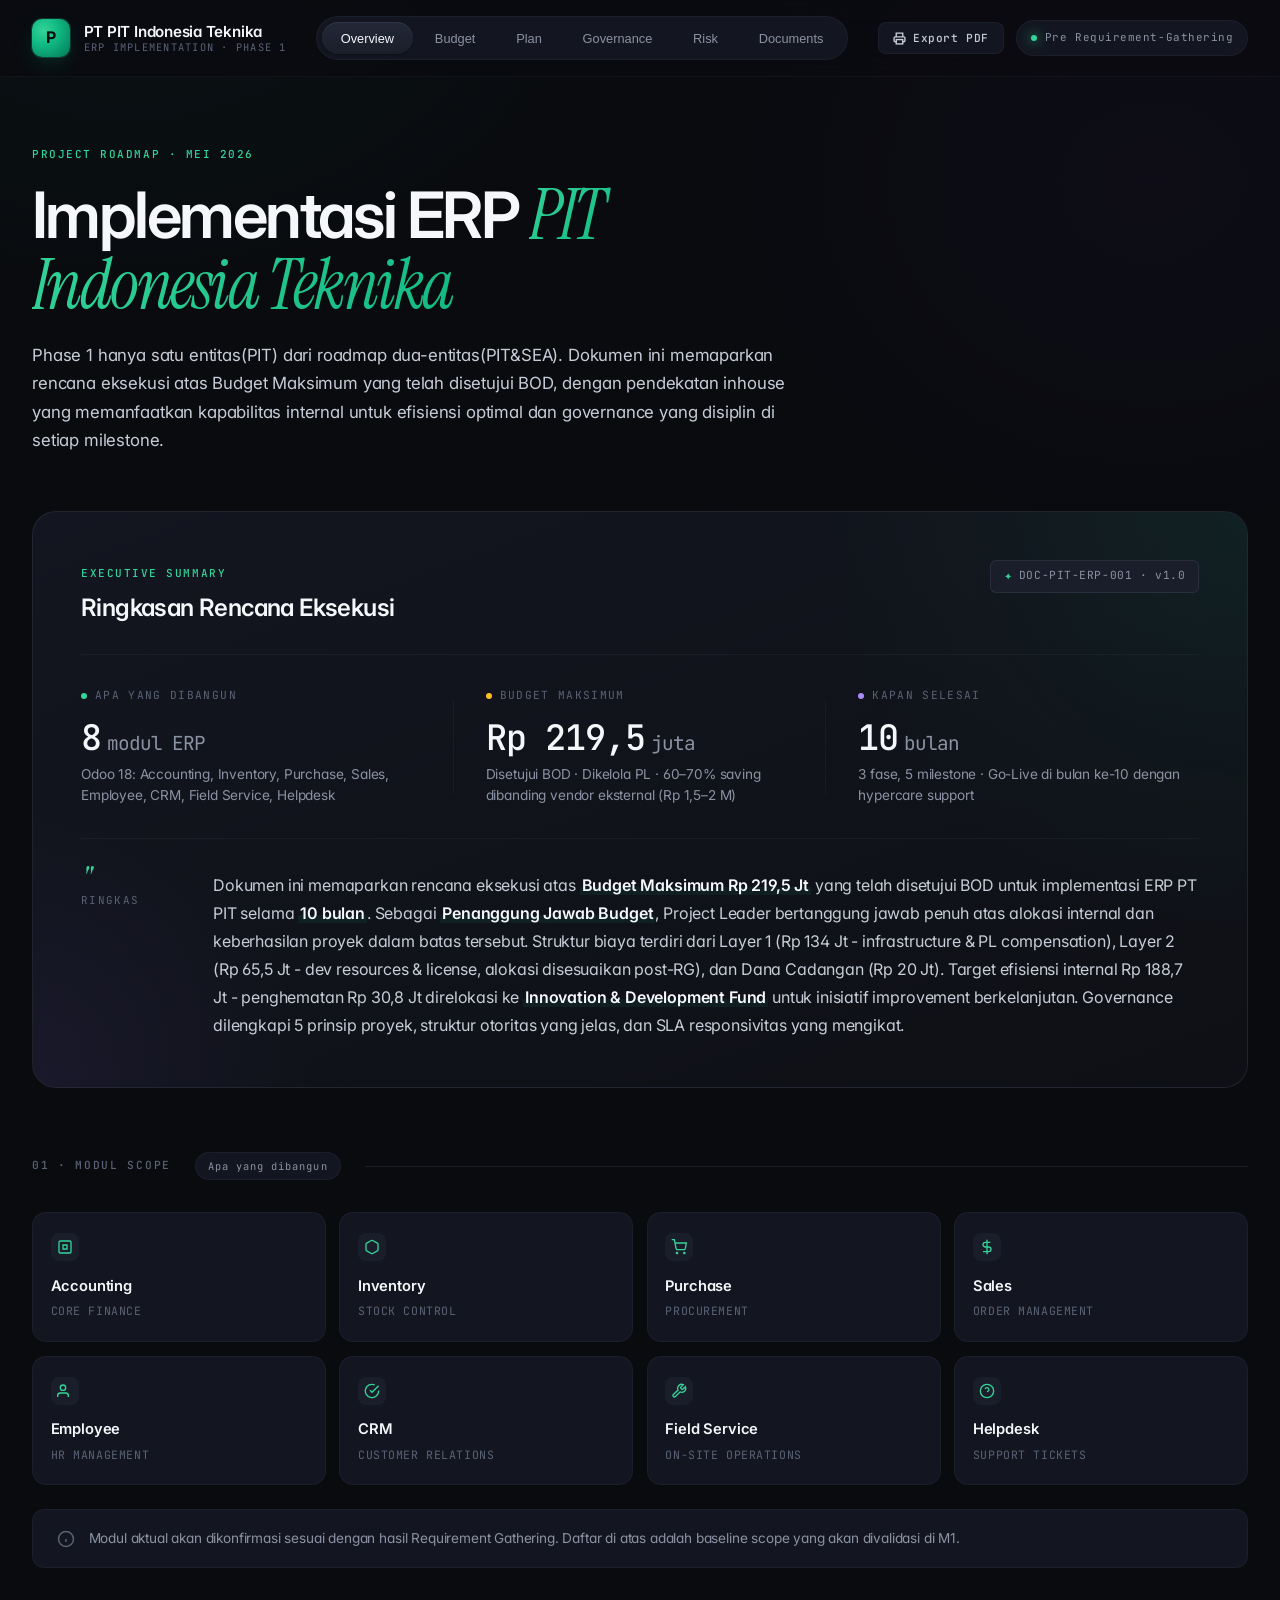
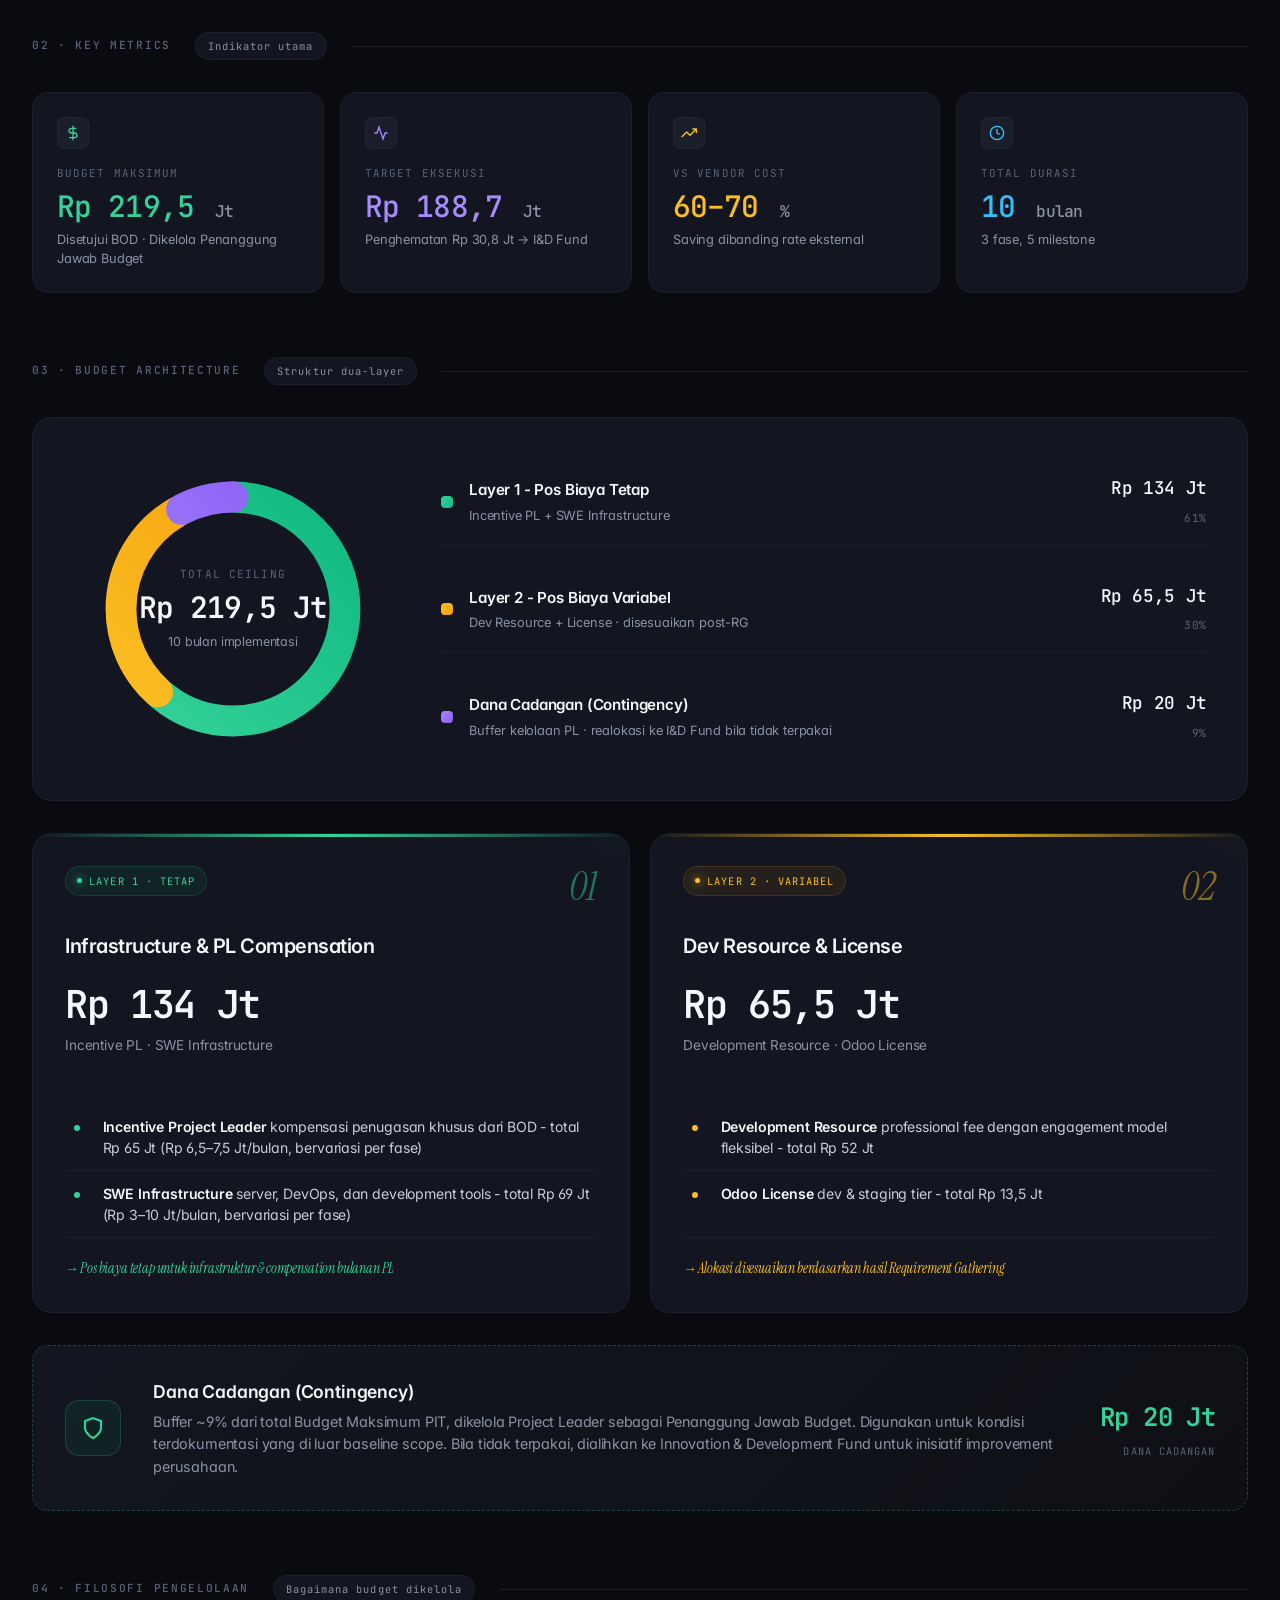
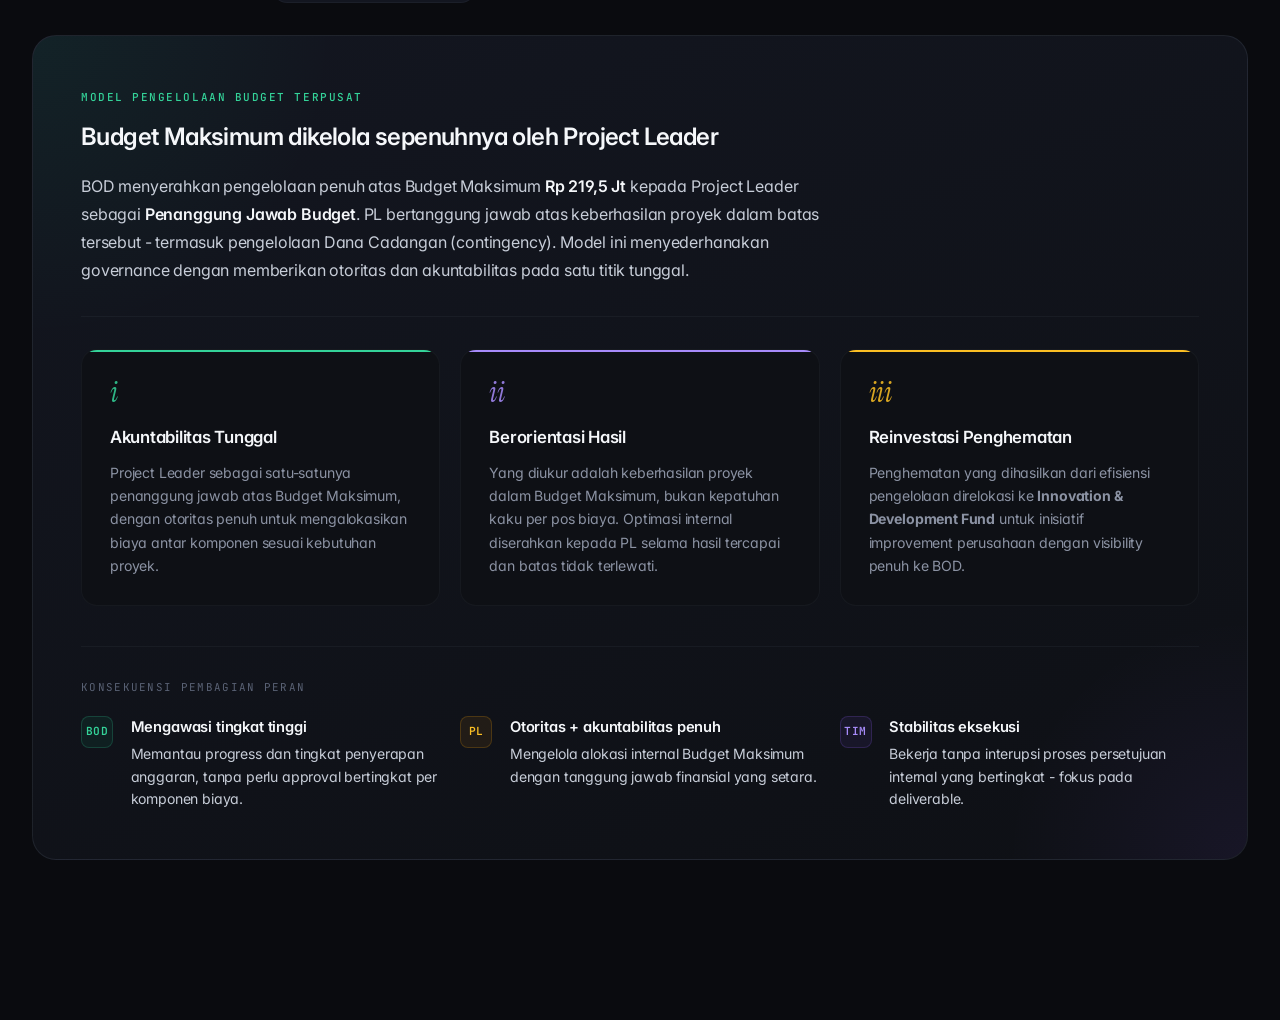
==== commit 10ddac46: "Replace semua em dash dengan hyphen di seluruh dokumen Co-Authored-By: Claude Sonnet 4.6 <noreply@an" ====
--- a/index.html
+++ b/index.html
@@ -3,7 +3,7 @@
 <head>
 <meta charset="UTF-8">
 <meta name="viewport" content="width=device-width, initial-scale=1.0">
-<title>ERP Implementation — PT PIT Indonesia Teknika</title>
+<title>ERP Implementation - PT PIT Indonesia Teknika</title>
 <link rel="stylesheet" href="pit-erp.css">
 </head>
 <body>
@@ -90,7 +90,7 @@
           <span>Ringkas</span>
         </div>
         <div class="exec-tldr-text">
-          Dokumen ini memaparkan rencana eksekusi atas <strong>Budget Maksimum Rp 219,5 Jt</strong> yang telah disetujui BOD untuk implementasi ERP PT PIT selama <strong>10 bulan</strong>. Sebagai <strong>Penanggung Jawab Budget</strong>, Project Leader bertanggung jawab penuh atas alokasi internal dan keberhasilan proyek dalam batas tersebut. Struktur biaya terdiri dari Layer 1 (Rp 134 Jt — infrastructure &amp; PL compensation), Layer 2 (Rp 65,5 Jt — dev resources &amp; license, alokasi disesuaikan post-RG), dan Dana Cadangan (Rp 20 Jt). Target efisiensi internal Rp 188,7 Jt — penghematan Rp 30,8 Jt direlokasi ke <strong>Innovation &amp; Development Fund</strong> untuk inisiatif improvement berkelanjutan. Governance dilengkapi 5 prinsip proyek, struktur otoritas yang jelas, dan SLA responsivitas yang mengikat.
+          Dokumen ini memaparkan rencana eksekusi atas <strong>Budget Maksimum Rp 219,5 Jt</strong> yang telah disetujui BOD untuk implementasi ERP PT PIT selama <strong>10 bulan</strong>. Sebagai <strong>Penanggung Jawab Budget</strong>, Project Leader bertanggung jawab penuh atas alokasi internal dan keberhasilan proyek dalam batas tersebut. Struktur biaya terdiri dari Layer 1 (Rp 134 Jt - infrastructure &amp; PL compensation), Layer 2 (Rp 65,5 Jt - dev resources &amp; license, alokasi disesuaikan post-RG), dan Dana Cadangan (Rp 20 Jt). Target efisiensi internal Rp 188,7 Jt - penghematan Rp 30,8 Jt direlokasi ke <strong>Innovation &amp; Development Fund</strong> untuk inisiatif improvement berkelanjutan. Governance dilengkapi 5 prinsip proyek, struktur otoritas yang jelas, dan SLA responsivitas yang mengikat.
         </div>
       </div>
     </div>
@@ -268,7 +268,7 @@
         <div class="legend-item">
           <div class="legend-marker" style="background:linear-gradient(135deg, #34D399, #10B981)"></div>
           <div class="legend-info">
-            <div class="legend-name">Layer 1 — Pos Biaya Tetap</div>
+            <div class="legend-name">Layer 1 - Pos Biaya Tetap</div>
             <div class="legend-desc">Incentive PL + SWE Infrastructure</div>
           </div>
           <div class="legend-value">
@@ -279,7 +279,7 @@
         <div class="legend-item">
           <div class="legend-marker" style="background:linear-gradient(135deg, #FBBF24, #F59E0B)"></div>
           <div class="legend-info">
-            <div class="legend-name">Layer 2 — Pos Biaya Variabel</div>
+            <div class="legend-name">Layer 2 - Pos Biaya Variabel</div>
             <div class="legend-desc">Dev Resource + License · disesuaikan post-RG</div>
           </div>
           <div class="legend-value">
@@ -317,10 +317,10 @@
         
         <div class="layer-list">
           <div class="layer-list-item">
-            <span><strong>Incentive Project Leader</strong> kompensasi penugasan khusus dari BOD — total Rp 65 Jt (Rp 6,5–7,5 Jt/bulan, bervariasi per fase)</span>
+            <span><strong>Incentive Project Leader</strong> kompensasi penugasan khusus dari BOD - total Rp 65 Jt (Rp 6,5–7,5 Jt/bulan, bervariasi per fase)</span>
           </div>
           <div class="layer-list-item">
-            <span><strong>SWE Infrastructure</strong> server, DevOps, dan development tools — total Rp 69 Jt (Rp 3–10 Jt/bulan, bervariasi per fase)</span>
+            <span><strong>SWE Infrastructure</strong> server, DevOps, dan development tools - total Rp 69 Jt (Rp 3–10 Jt/bulan, bervariasi per fase)</span>
           </div>
         </div>
 
@@ -343,10 +343,10 @@
 
         <div class="layer-list">
           <div class="layer-list-item">
-            <span><strong>Development Resource</strong> professional fee dengan engagement model fleksibel — total Rp 52 Jt</span>
+            <span><strong>Development Resource</strong> professional fee dengan engagement model fleksibel - total Rp 52 Jt</span>
           </div>
           <div class="layer-list-item">
-            <span><strong>Odoo License</strong> dev &amp; staging tier — total Rp 13,5 Jt</span>
+            <span><strong>Odoo License</strong> dev &amp; staging tier - total Rp 13,5 Jt</span>
           </div>
         </div>
         
@@ -382,7 +382,7 @@
         <span class="eyebrow primary">Model Pengelolaan Budget Terpusat</span>
         <h2 class="philosophy-title">Budget Maksimum dikelola sepenuhnya oleh Project Leader</h2>
         <p class="philosophy-intro">
-          BOD menyerahkan pengelolaan penuh atas Budget Maksimum <strong>Rp 219,5 Jt</strong> kepada Project Leader sebagai <strong>Penanggung Jawab Budget</strong>. PL bertanggung jawab atas keberhasilan proyek dalam batas tersebut — termasuk pengelolaan Dana Cadangan (contingency). Model ini menyederhanakan governance dengan memberikan otoritas dan akuntabilitas pada satu titik tunggal.
+          BOD menyerahkan pengelolaan penuh atas Budget Maksimum <strong>Rp 219,5 Jt</strong> kepada Project Leader sebagai <strong>Penanggung Jawab Budget</strong>. PL bertanggung jawab atas keberhasilan proyek dalam batas tersebut - termasuk pengelolaan Dana Cadangan (contingency). Model ini menyederhanakan governance dengan memberikan otoritas dan akuntabilitas pada satu titik tunggal.
         </p>
       </div>
 
@@ -425,7 +425,7 @@
             <div class="phil-role-icon violet">TIM</div>
             <div class="phil-role-text">
               <strong>Stabilitas eksekusi</strong>
-              Bekerja tanpa interupsi proses persetujuan internal yang bertingkat — fokus pada deliverable.
+              Bekerja tanpa interupsi proses persetujuan internal yang bertingkat - fokus pada deliverable.
             </div>
           </div>
         </div>
@@ -440,7 +440,7 @@
     <div class="section-header">
       <span class="eyebrow amber">Budget Maksimum · PT PIT</span>
       <h1 class="display-xl">Rincian budget dengan <span class="italic-accent">skenario interaktif</span>.</h1>
-      <p class="lead">Switch antara Budget Maksimum dan Target Eksekusi untuk melihat dampak efisiensi internal. Budget Maksimum sudah disetujui BOD — Target Eksekusi adalah inisiatif efisiensi Project Leader yang penghematannya direlokasi ke Innovation &amp; Development Fund.</p>
+      <p class="lead">Switch antara Budget Maksimum dan Target Eksekusi untuk melihat dampak efisiensi internal. Budget Maksimum sudah disetujui BOD - Target Eksekusi adalah inisiatif efisiensi Project Leader yang penghematannya direlokasi ke Innovation &amp; Development Fund.</p>
     </div>
 
     <!-- Interactive Calculator -->
@@ -458,12 +458,12 @@
 
       <div class="calc-grid">
         <div class="calc-card">
-          <div class="calc-card-label"><span class="marker"></span>Layer 1 — Tetap</div>
+          <div class="calc-card-label"><span class="marker"></span>Layer 1 - Tetap</div>
           <div class="calc-card-value" id="calcLayer1">Rp 134.000.000</div>
           <div class="calc-card-sub" id="calcLayer1Sub">Infrastructure &amp; PL Compensation · rata-rata Rp 13,4 Jt/bln</div>
         </div>
         <div class="calc-card amber">
-          <div class="calc-card-label"><span class="marker"></span>Layer 2 — Variabel</div>
+          <div class="calc-card-label"><span class="marker"></span>Layer 2 - Variabel</div>
           <div class="calc-card-value" id="calcLayer2" style="color:var(--amber-hi)">Rp 65.500.000</div>
           <div class="calc-card-sub">Dev Resource &amp; License · alokasi disesuaikan post-RG</div>
         </div>
@@ -506,7 +506,7 @@
       </div>
 
       <div class="breakdown-row section-head">
-        <div class="bd-name strong section-name">Layer 1 — Pos Biaya Tetap</div>
+        <div class="bd-name strong section-name">Layer 1 - Pos Biaya Tetap</div>
         <div class="bd-num col-bln">—</div>
         <div class="bd-num">10 bulan</div>
         <div class="bd-num lg" style="color:var(--primary-hi)">134.000.000</div>
@@ -531,7 +531,7 @@
       </div>
 
       <div class="breakdown-row section-head amber">
-        <div class="bd-name strong section-name amber">Layer 2 — Pos Biaya Variabel</div>
+        <div class="bd-name strong section-name amber">Layer 2 - Pos Biaya Variabel</div>
         <div class="bd-num col-bln">—</div>
         <div class="bd-num">M1–M10</div>
         <div class="bd-num lg" style="color:var(--amber-hi)">65.500.000</div>
@@ -601,9 +601,9 @@
       </div>
 
       <div class="chart-legend">
-        <div class="legend-pill"><span class="dot primary"></span>Phase 1 — Requirement (M1–M3)</div>
-        <div class="legend-pill"><span class="dot amber"></span>Phase 2 — Development (M4–M7)</div>
-        <div class="legend-pill"><span class="dot violet"></span>Phase 3 — Go-Live (M8–M10)</div>
+        <div class="legend-pill"><span class="dot primary"></span>Phase 1 - Requirement (M1–M3)</div>
+        <div class="legend-pill"><span class="dot amber"></span>Phase 2 - Development (M4–M7)</div>
+        <div class="legend-pill"><span class="dot violet"></span>Phase 3 - Go-Live (M8–M10)</div>
       </div>
     </div>
   </div>
@@ -615,7 +615,7 @@
     <div class="section-header">
       <span class="eyebrow violet">Implementation Plan · 10 Bulan</span>
       <h1 class="display-xl">Rencana implementasi <span class="italic-accent">tiga fase, lima milestone</span>.</h1>
-      <p class="lead">Klik setiap milestone untuk melihat detail aktivitas dan deliverable. Sequential — Phase 1 selesai sebelum Phase 2, dan seterusnya. Setiap milestone memiliki acceptance criteria objektif.</p>
+      <p class="lead">Klik setiap milestone untuk melihat detail aktivitas dan deliverable. Sequential - Phase 1 selesai sebelum Phase 2, dan seterusnya. Setiap milestone memiliki acceptance criteria objektif.</p>
     </div>
 
     <!-- Gantt Timeline -->
@@ -841,7 +841,7 @@
                 <li><span>Unit testing per module dengan coverage minimum yang disepakati</span></li>
                 <li><span>Data migration preparation &amp; mapping dari sistem lama</span></li>
                 <li><span>UAT environment setup yang siap digunakan oleh end-user</span></li>
-                <li><span>Knowledge Transfer dimulai paralel — dokumentasi real-time di Wiki</span></li>
+                <li><span>Knowledge Transfer dimulai paralel - dokumentasi real-time di platform dokumentasi internal</span></li>
                 <li><span>Change Management Plan disusun oleh CMI Manager untuk persiapan adoption</span></li>
               </ul>
             </div>
@@ -852,7 +852,7 @@
                 <span class="deliv">Module Config Report</span>
                 <span class="deliv">Unit Test Results</span>
                 <span class="deliv">Data Migration Plan</span>
-                <span class="deliv">Wiki Documentation</span>
+                <span class="deliv">Dokumentasi Internal</span>
                 <span class="deliv">Runbook Draft</span>
                 <span class="deliv">Change Mgmt Plan</span>
               </div>
@@ -971,7 +971,7 @@
     <div class="section-header">
       <span class="eyebrow violet">Project Governance</span>
       <h1 class="display-xl">Struktur otoritas dan <span class="italic-accent">alur komunikasi</span> proyek.</h1>
-      <p class="lead">Lima prinsip eksekusi yang melandasi struktur ini, didukung pemisahan peran yang jelas dan SLA responsivitas yang mengikat. Tujuannya: BOD punya visibility strategic, PL punya otoritas eksekusi, dan tim punya fokus untuk deliver — tanpa konflik dan tanpa surprise.</p>
+      <p class="lead">Lima prinsip eksekusi yang melandasi struktur ini, didukung pemisahan peran yang jelas dan SLA responsivitas yang mengikat. Tujuannya: BOD punya visibility strategic, PL punya otoritas eksekusi, dan tim punya fokus untuk deliver - tanpa konflik dan tanpa surprise.</p>
     </div>
 
     <div class="section-divider" style="margin-top:0">
@@ -995,7 +995,7 @@
         <div class="principle-glow"></div>
         <div class="principle-num">ii</div>
         <div class="principle-name">Macro Oversight, Not Micro Control</div>
-        <div class="principle-desc">BOD &amp; Sponsor mengawasi via milestone &amp; burn rate — bukan task harian atau keputusan teknis. Trust the process, verify the outcome.</div>
+        <div class="principle-desc">BOD &amp; Sponsor mengawasi via milestone &amp; burn rate - bukan task harian atau keputusan teknis. Trust the process, verify the outcome.</div>
       </div>
       <div class="principle amber">
         <div class="principle-glow"></div>
@@ -1007,7 +1007,7 @@
         <div class="principle-glow"></div>
         <div class="principle-num">iv</div>
         <div class="principle-name">Transparent Reporting</div>
-        <div class="principle-desc">Visibility penuh ke BOD via monthly report, milestone review, dan early warning. Tidak ada surprise — semua terdokumentasi &amp; traceable.</div>
+        <div class="principle-desc">Visibility penuh ke BOD via monthly report, milestone review, dan early warning. Tidak ada surprise - semua terdokumentasi &amp; traceable.</div>
       </div>
       <div class="principle rose">
         <div class="principle-glow"></div>
@@ -1026,8 +1026,8 @@
     <div class="org-chart">
       <div class="org-row">
         <div class="org-card">
-          <div class="org-role">Project Owner</div>
-          <div class="org-name">BOD yang Ditunjuk</div>
+          <div class="org-role">Project Owner · CFO</div>
+          <div class="org-name">Pak Mario</div>
           <div class="org-desc">Ultimate decision maker. Final arbiter untuk dispute. Approve budget &amp; perubahan signifikan.</div>
         </div>
       </div>
@@ -1110,12 +1110,12 @@
       <div class="callout-icon">
         <svg width="22" height="22" viewBox="0 0 24 24" fill="none" stroke="currentColor" stroke-width="2"><circle cx="12" cy="12" r="10"/><path d="m9 12 2 2 4-4"/></svg>
       </div>
-      <span class="callout-eyebrow">Prinsip iii — Single-Channel Discipline</span>
+      <span class="callout-eyebrow">Prinsip iii - Single-Channel Discipline</span>
       <div class="callout-title">Mengapa semua arahan ke tim proyek melalui Project Leader.</div>
       <div class="callout-text">
-        Single-channel communication bukan tentang membatasi BOD atau Sponsor — ini tentang melindungi fokus tim dan menjamin eksekusi yang konsisten. Ketika tim hanya menerima arahan dari satu sumber, mereka bisa bekerja tanpa konflik prioritas dan ambiguitas. BOD &amp; Sponsor tetap punya visibility penuh via monthly report, milestone review, dan dapat eskalasi kapan pun melalui PL.
+        Single-channel communication bukan tentang membatasi BOD atau Sponsor - ini tentang melindungi fokus tim dan menjamin eksekusi yang konsisten. Ketika tim hanya menerima arahan dari satu sumber, mereka bisa bekerja tanpa konflik prioritas dan ambiguitas. BOD &amp; Sponsor tetap punya visibility penuh via monthly report, milestone review, dan dapat eskalasi kapan pun melalui PL.
         <br><br>
-        Hambatan organisasi seperti resistensi stakeholder atau dinamika internal adalah ranah Project Sponsor &amp; BOD untuk diselesaikan — bukan beban PL. Pembagian tanggung jawab ini membuat semua pihak bisa fokus pada area yang menjadi kekuatan masing-masing.
+        Hambatan organisasi seperti resistensi stakeholder atau dinamika internal adalah ranah Project Sponsor &amp; BOD untuk diselesaikan - bukan beban PL. Pembagian tanggung jawab ini membuat semua pihak bisa fokus pada area yang menjadi kekuatan masing-masing.
       </div>
       <div class="callout-benefits">
         <div class="benefit">
@@ -1128,7 +1128,7 @@
         </div>
         <div class="benefit">
           <div class="benefit-check">✓</div>
-          <div class="benefit-text"><strong>Untuk Project Leader</strong>Akuntabilitas yang jelas — PL bisa diukur secara fair berdasarkan deliverable, bukan dinamika eksternal.</div>
+          <div class="benefit-text"><strong>Untuk Project Leader</strong>Akuntabilitas yang jelas - PL bisa diukur secara fair berdasarkan deliverable, bukan dinamika eksternal.</div>
         </div>
         <div class="benefit">
           <div class="benefit-check">✓</div>
@@ -1145,7 +1145,7 @@
     <div class="section-header">
       <span class="eyebrow rose">Risk Mitigation</span>
       <h1 class="display-xl">Manajemen risiko dengan <span class="italic-accent">akuntabilitas yang jelas</span>.</h1>
-      <p class="lead">Delapan risiko teridentifikasi sebelum proyek dimulai — empat high, empat medium. Setiap risiko punya mitigation strategy konkret dan penanggung jawab spesifik. Risk register diupdate per milestone.</p>
+      <p class="lead">Delapan risiko teridentifikasi sebelum proyek dimulai - empat high, empat medium. Setiap risiko punya mitigation strategy konkret dan penanggung jawab spesifik. Risk register diupdate per milestone.</p>
     </div>
 
     <div class="risk-summary-grid">
@@ -1241,10 +1241,10 @@
         </thead>
         <tbody>
           <tr><td><span class="cell-strong">Scope Creep</span></td><td><span class="tag rose">High</span></td><td>Scope Lock Document di M1 dengan formal Change Request process. Setiap CR diapprove BOD dengan cost &amp; timeline impact yang dilampirkan. Scope creep yang dipaksakan tanpa CR tidak dibebankan ke Budget Maksimum.</td><td><span class="tag primary">Project Leader</span></td></tr>
-          <tr><td><span class="cell-strong">Budget Overrun</span></td><td><span class="tag rose">High</span></td><td>Budget Maksimum Rp 219,5 Jt sebagai batas absolut. Monthly burn rate reporting ke BOD. Early warning trigger jika realisasi melebihi 80% dari Budget Maksimum. Dana Cadangan dikelola disiplin dengan dokumentasi.</td><td><span class="tag primary">Project Leader</span></td></tr>
-          <tr><td><span class="cell-strong">Single Point of Failure</span></td><td><span class="tag rose">High</span></td><td>Knowledge Transfer real-time di Wiki, Runbook &amp; SOP, Code Repository di Git, Support Dev sebagai backup yang di-mentoring sejak M3.</td><td><span class="tag primary">Project Leader</span></td></tr>
+          <tr><td><span class="cell-strong">Budget Overrun</span></td><td><span class="tag rose">High</span></td><td>Budget Maksimum Rp 219,5 Jt sebagai batas absolut. Monthly burn rate reporting ke BOD. Early warning trigger jika realisasi melebihi 90% dari Budget Maksimum. Dana Cadangan dikelola disiplin dengan dokumentasi.</td><td><span class="tag primary">Project Leader</span></td></tr>
+          <tr><td><span class="cell-strong">Single Point of Failure</span></td><td><span class="tag rose">High</span></td><td>Knowledge Transfer real-time di platform dokumentasi internal, Runbook &amp; SOP, Code Repository di Git, Support Dev sebagai backup yang di-mentoring sejak M3.</td><td><span class="tag primary">Project Leader</span></td></tr>
           <tr><td><span class="cell-strong">Hambatan Organisasi</span></td><td><span class="tag rose">High</span></td><td>PL melaporkan secara formal &amp; terdokumentasi. Penyelesaian adalah tanggung jawab Project Sponsor &amp; BOD dalam SLA 5 hari kerja.</td><td><span class="tag amber">Sponsor &amp; BOD</span></td></tr>
-          <tr><td><span class="cell-strong">BP Principal Delay</span></td><td><span class="tag amber">Medium</span></td><td>CMI Manager memiliki deliverable formal dengan deadline tertulis di PKS. Keterlambatan tidak dibebankan ke PL — traceable dan visible ke BOD.</td><td><span class="tag violet">CMI Manager</span></td></tr>
+          <tr><td><span class="cell-strong">BP Principal Delay</span></td><td><span class="tag amber">Medium</span></td><td>CMI Manager memiliki deliverable formal dengan deadline tertulis di PKS. Keterlambatan tidak dibebankan ke PL - traceable dan visible ke BOD.</td><td><span class="tag violet">CMI Manager</span></td></tr>
           <tr><td><span class="cell-strong">Data Migration Failure</span></td><td><span class="tag amber">Medium</span></td><td>Data audit di M1, migration dry-run di M3 dengan rollback plan, dan parallel run di M5 sebelum cutover ke production.</td><td><span class="tag primary">Project Leader</span></td></tr>
           <tr><td><span class="cell-strong">User Adoption Resistance</span></td><td><span class="tag amber">Medium</span></td><td>Change Management Plan disusun oleh CMI Manager. Training mulai M4 dengan hands-on workshop. Feedback loop dan iterasi berkelanjutan.</td><td><span class="tag violet">CMI Manager</span></td></tr>
           <tr><td><span class="cell-strong">Technical Complexity</span></td><td><span class="tag amber">Medium</span></td><td>Requirement Gathering mendalam sebelum commitment Layer 2. Staging environment terpisah. Architecture review di M2 sebelum development.</td><td><span class="tag primary">Project Leader</span></td></tr>
@@ -1260,7 +1260,7 @@
     <div class="section-header">
       <span class="eyebrow sky">Legal Framework</span>
       <h1 class="display-xl">Outline <span class="italic-accent">PKS &amp; NDA</span> sebagai dasar formal proyek.</h1>
-      <p class="lead">Framework perjanjian yang melindungi semua pihak — perusahaan dan Project Leader. Dokumen formal yang mendefinisikan otoritas, akuntabilitas, dan kondisi kerja yang fair untuk eksekusi proyek PT PIT. Disusun untuk ditandatangani pada Minggu 1 sebelum kick-off proyek.</p>
+      <p class="lead">Framework perjanjian yang melindungi semua pihak - perusahaan dan Project Leader. Dokumen formal yang mendefinisikan otoritas, akuntabilitas, dan kondisi kerja yang fair untuk eksekusi proyek PT PIT. Disusun untuk ditandatangani pada Minggu 1 sebelum kick-off proyek.</p>
     </div>
 
     <div class="docs-grid">
@@ -1275,18 +1275,18 @@
           </div>
         </div>
         <div class="doc-body">
-          <div class="clause"><span class="clause-num">P1</span><div>Definisi — Budget Maksimum, Penanggung Jawab Budget, Innovation &amp; Development Fund, Interferensi, Deemed Approval, Hambatan Organisasi</div></div>
+          <div class="clause"><span class="clause-num">P1</span><div>Definisi - Budget Maksimum, Penanggung Jawab Budget, Innovation &amp; Development Fund, Interferensi, Deemed Approval, Hambatan Organisasi</div></div>
           <div class="clause"><span class="clause-num">P2</span><div>Latar Belakang &amp; Dasar Penugasan dari BOD</div></div>
-          <div class="clause"><span class="clause-num">P3</span><div>Ruang Lingkup &amp; Otoritas Project Leader — operasional, budget, tim</div></div>
-          <div class="clause"><span class="clause-num">P4</span><div>Struktur Governance — Project Owner, Sponsor, Business Process Principal</div></div>
+          <div class="clause"><span class="clause-num">P3</span><div>Ruang Lingkup &amp; Otoritas Project Leader - operasional, budget, tim</div></div>
+          <div class="clause"><span class="clause-num">P4</span><div>Struktur Governance - Project Owner, Sponsor, Business Process Principal</div></div>
           <div class="clause"><span class="clause-num">P5</span><div>Milestone, Deliverable &amp; Kriteria Acceptance yang objektif dan terukur</div></div>
-          <div class="clause"><span class="clause-num">P6</span><div>Kompensasi &amp; Incentive — total Rp 95 Jt PIT dengan monthly flat payment Rp 9,5 Jt × 10 bulan</div></div>
-          <div class="clause"><span class="clause-num">P7</span><div>Kewajiban Para Pihak — termasuk kondisi kerja yang kondusif</div></div>
+          <div class="clause"><span class="clause-num">P6</span><div>Kompensasi &amp; Incentive - total Rp 95 Jt PIT dengan monthly flat payment Rp 9,5 Jt × 10 bulan</div></div>
+          <div class="clause"><span class="clause-num">P7</span><div>Kewajiban Para Pihak - termasuk kondisi kerja yang kondusif</div></div>
           <div class="clause"><span class="clause-num">P8</span><div>Anti-Interferensi &amp; Tanggung Jawab Hambatan Organisasi</div></div>
-          <div class="clause"><span class="clause-num">P9</span><div>Terminasi — dengan / tanpa cause, kompensasi terminasi yang fair</div></div>
+          <div class="clause"><span class="clause-num">P9</span><div>Terminasi - dengan / tanpa cause, kompensasi terminasi yang fair</div></div>
           <div class="clause"><span class="clause-num">P10</span><div>Force Majeure, Penyelesaian Sengketa, Ketentuan Umum</div></div>
-          <div class="clause"><span class="clause-num">P11</span><div>Scope Lock &amp; Change Request — scope dikunci di akhir M1; perubahan post-lock memerlukan CR formal dengan implikasi budget atau timeline terpisah dari Budget Maksimum</div></div>
-          <div class="clause"><span class="clause-num">P12</span><div>External Cost Pass-Through — biaya di luar kendali PL yang tidak dapat diprediksi (kenaikan license vendor, regulasi baru) dievaluasi terpisah dan ditanggung perusahaan di luar Budget Maksimum</div></div>
+          <div class="clause"><span class="clause-num">P11</span><div>Scope Lock &amp; Change Request - scope dikunci di akhir M1; perubahan post-lock memerlukan CR formal dengan implikasi budget atau timeline terpisah dari Budget Maksimum</div></div>
+          <div class="clause"><span class="clause-num">P12</span><div>External Cost Pass-Through - biaya di luar kendali PL yang tidak dapat diprediksi (kenaikan license vendor, regulasi baru) dievaluasi terpisah dan ditanggung perusahaan di luar Budget Maksimum</div></div>
         </div>
       </div>
 
@@ -1302,13 +1302,13 @@
         </div>
         <div class="doc-body">
           <div class="clause"><span class="clause-num">P1</span><div>Definisi Informasi Rahasia</div></div>
-          <div class="clause"><span class="clause-num">P2</span><div>Informasi Rahasia Perusahaan — data, proses, konfigurasi ERP, SOP</div></div>
-          <div class="clause"><span class="clause-num">P3</span><div>Informasi Rahasia Project Leader — PKS detail, metodologi, penilaian internal</div></div>
-          <div class="clause"><span class="clause-num">P4</span><div>Kewajiban Kerahasiaan — dua arah, setara untuk kedua pihak</div></div>
-          <div class="clause"><span class="clause-num">P5</span><div>Pengecualian — informasi publik, perintah hukum dengan notifikasi</div></div>
-          <div class="clause"><span class="clause-num">P6</span><div>Perlindungan Khusus PL — PKS tidak boleh dibocorkan ke pihak internal lain</div></div>
-          <div class="clause"><span class="clause-num">P7</span><div>Durasi — berlaku selama proyek dan 3 tahun setelah selesai atau terminasi</div></div>
-          <div class="clause"><span class="clause-num">P8</span><div>Konsekuensi Pelanggaran — dua arah, hak ganti rugi</div></div>
+          <div class="clause"><span class="clause-num">P2</span><div>Informasi Rahasia Perusahaan - data, proses, konfigurasi ERP, SOP</div></div>
+          <div class="clause"><span class="clause-num">P3</span><div>Informasi Rahasia Project Leader - PKS detail, metodologi, penilaian internal</div></div>
+          <div class="clause"><span class="clause-num">P4</span><div>Kewajiban Kerahasiaan - dua arah, setara untuk kedua pihak</div></div>
+          <div class="clause"><span class="clause-num">P5</span><div>Pengecualian - informasi publik, perintah hukum dengan notifikasi</div></div>
+          <div class="clause"><span class="clause-num">P6</span><div>Perlindungan Khusus PL - PKS tidak boleh dibocorkan ke pihak internal lain</div></div>
+          <div class="clause"><span class="clause-num">P7</span><div>Durasi - berlaku selama proyek dan 3 tahun setelah selesai atau terminasi</div></div>
+          <div class="clause"><span class="clause-num">P8</span><div>Konsekuensi Pelanggaran - dua arah, hak ganti rugi</div></div>
           <div class="clause"><span class="clause-num">P9</span><div>Pengembalian Informasi pasca proyek selesai</div></div>
         </div>
       </div>
@@ -1403,7 +1403,7 @@
           <div class="timeline-when">11 Juni 2026</div>
           <div class="timeline-marker"></div>
           <div class="timeline-content">
-            <div class="timeline-title">Memulai M1 — Requirement Gathering</div>
+            <div class="timeline-title">Memulai M1 - Requirement Gathering</div>
             <div class="timeline-desc">Business Process Documentation, Gap Analysis, dan penyusunan BRD &amp; SRS untuk validasi scope.</div>
           </div>
         </div>
@@ -1434,10 +1434,10 @@
       </div>
     </div>
 
-    <!-- Grand Total — Reframed -->
+    <!-- Grand Total - Reframed -->
     <div class="grand-total">
       <div class="gt-main">
-        <div class="gt-eyebrow">Budget Maksimum — PT PIT</div>
+        <div class="gt-eyebrow">Budget Maksimum - PT PIT</div>
         <div class="gt-amount">Rp 219.500.000</div>
         <div class="gt-meta">Target Eksekusi: <strong>Rp 188.700.000</strong> · Penghematan Rp 30,8 Jt → Innovation &amp; Development Fund</div>
       </div>
--- a/pit-erp.css
+++ b/pit-erp.css
@@ -1387,6 +1387,7 @@
   width: 290px;
   background: var(--bg-2);
   border: 1px solid var(--border-2);
+  text-align: center;
   border-radius: 14px; padding: 1.5rem 1.6rem;
   position: relative;
   transition: all 0.3s;
@@ -1398,8 +1399,8 @@
 }
 .org-card::before {
   content: ''; position: absolute;
-  top: -1px; left: 1.6rem; right: 1.6rem;
-  height: 2px;
+  top: -1px; left: 50%; transform: translateX(-50%);
+  width: 60%; height: 2px;
   background: var(--primary-hi);
   border-radius: 0 0 4px 4px;
 }
